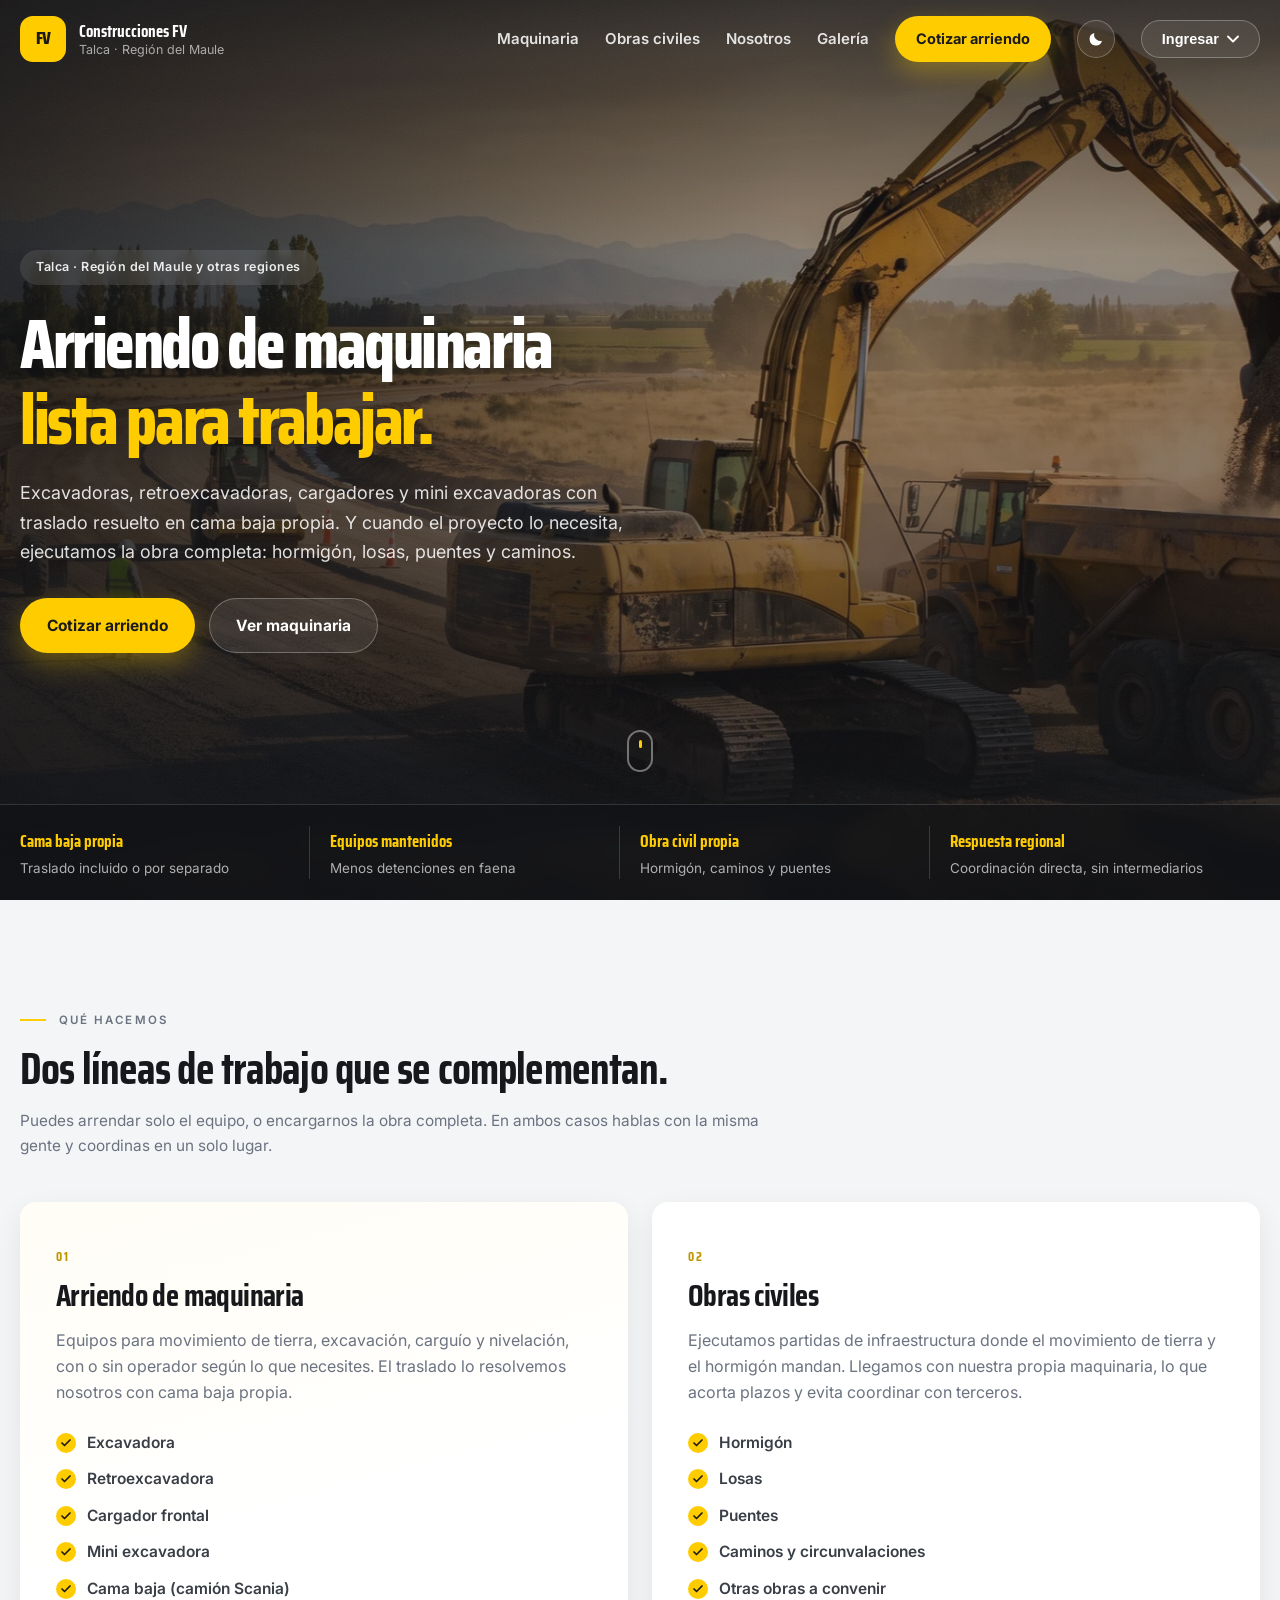
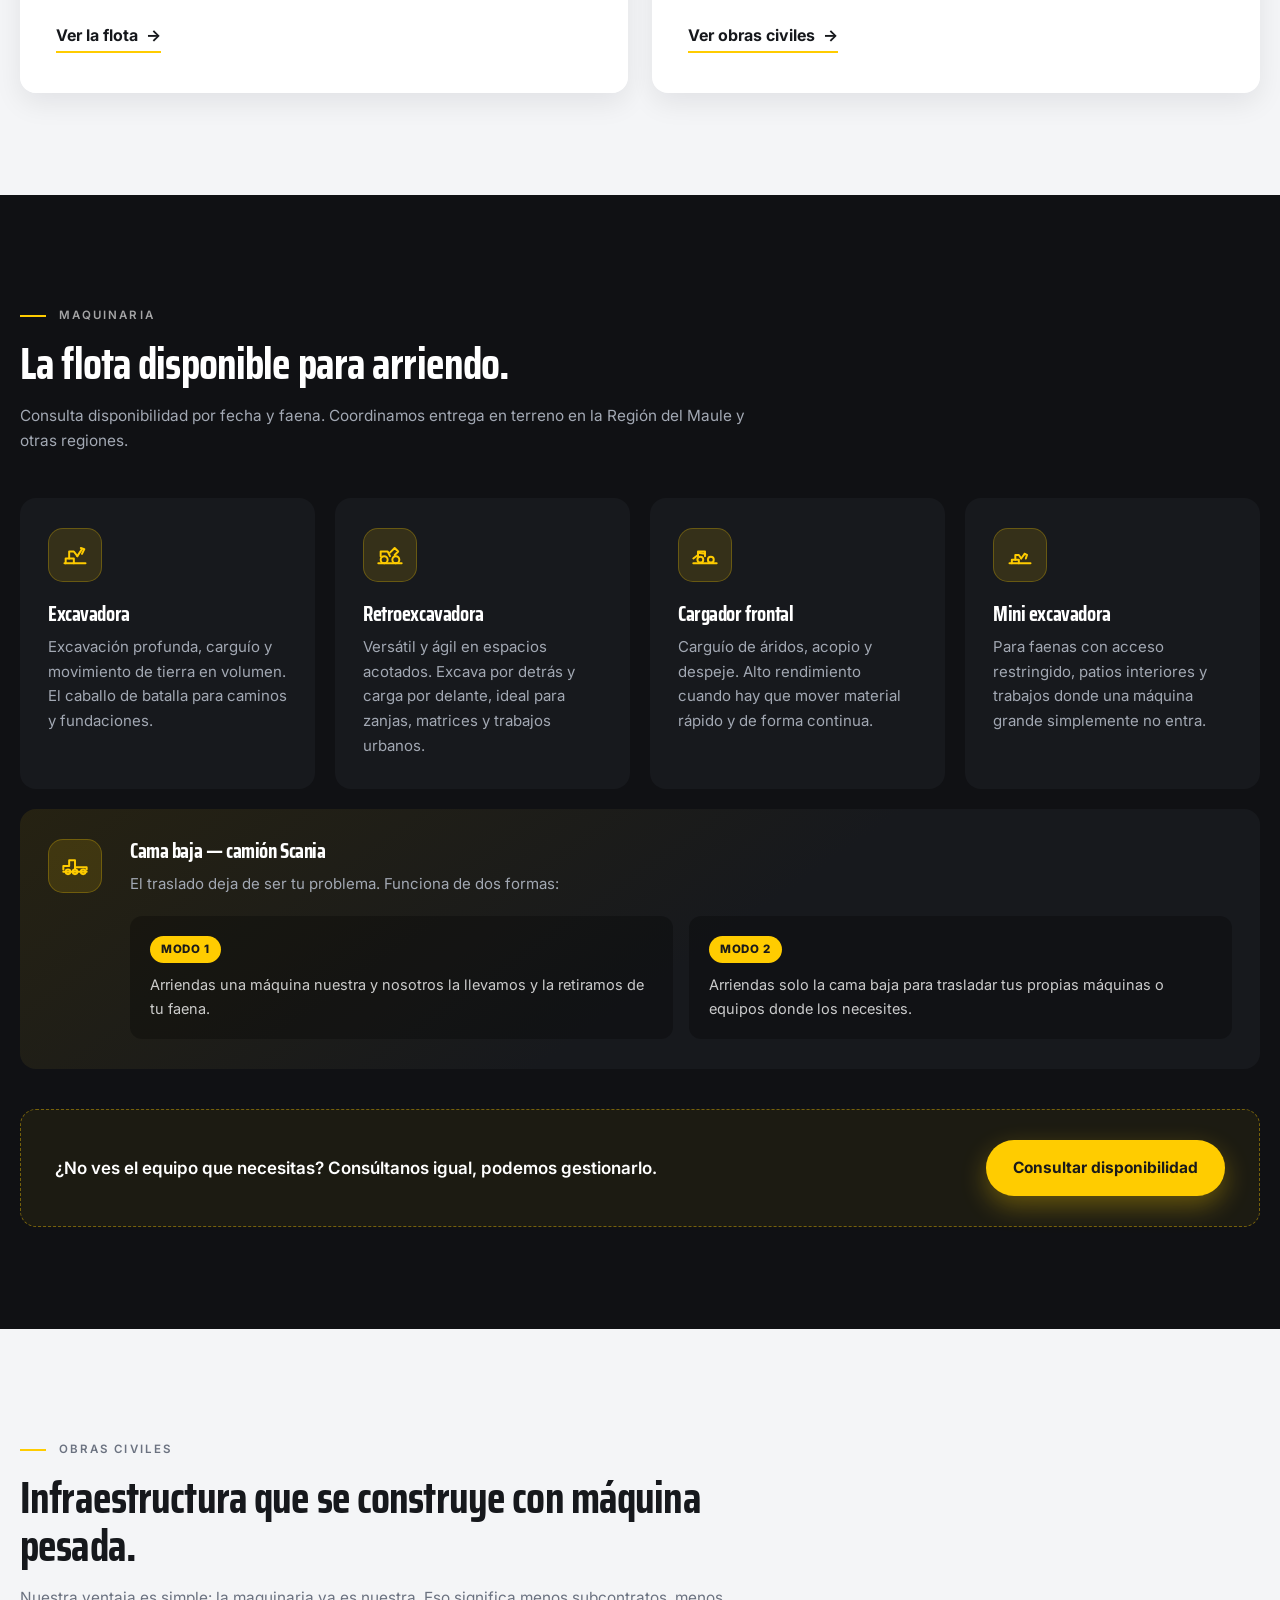
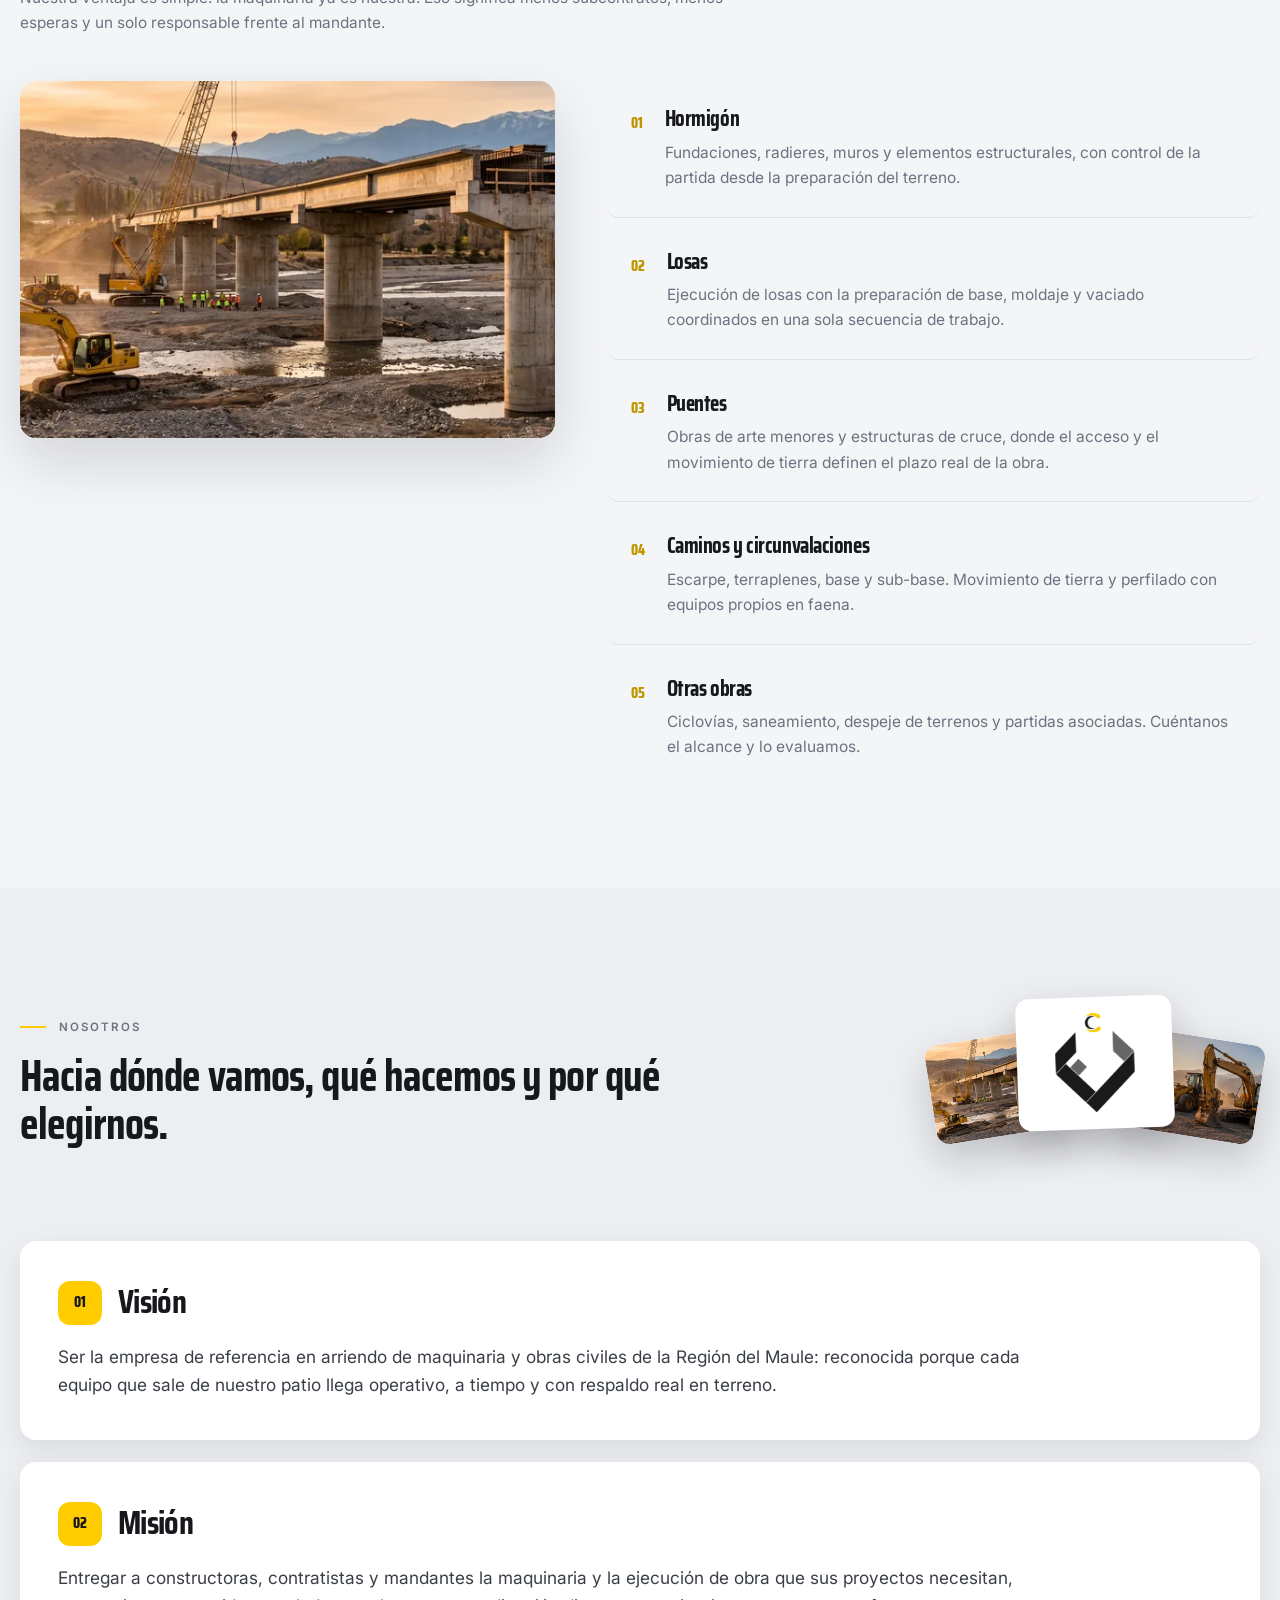
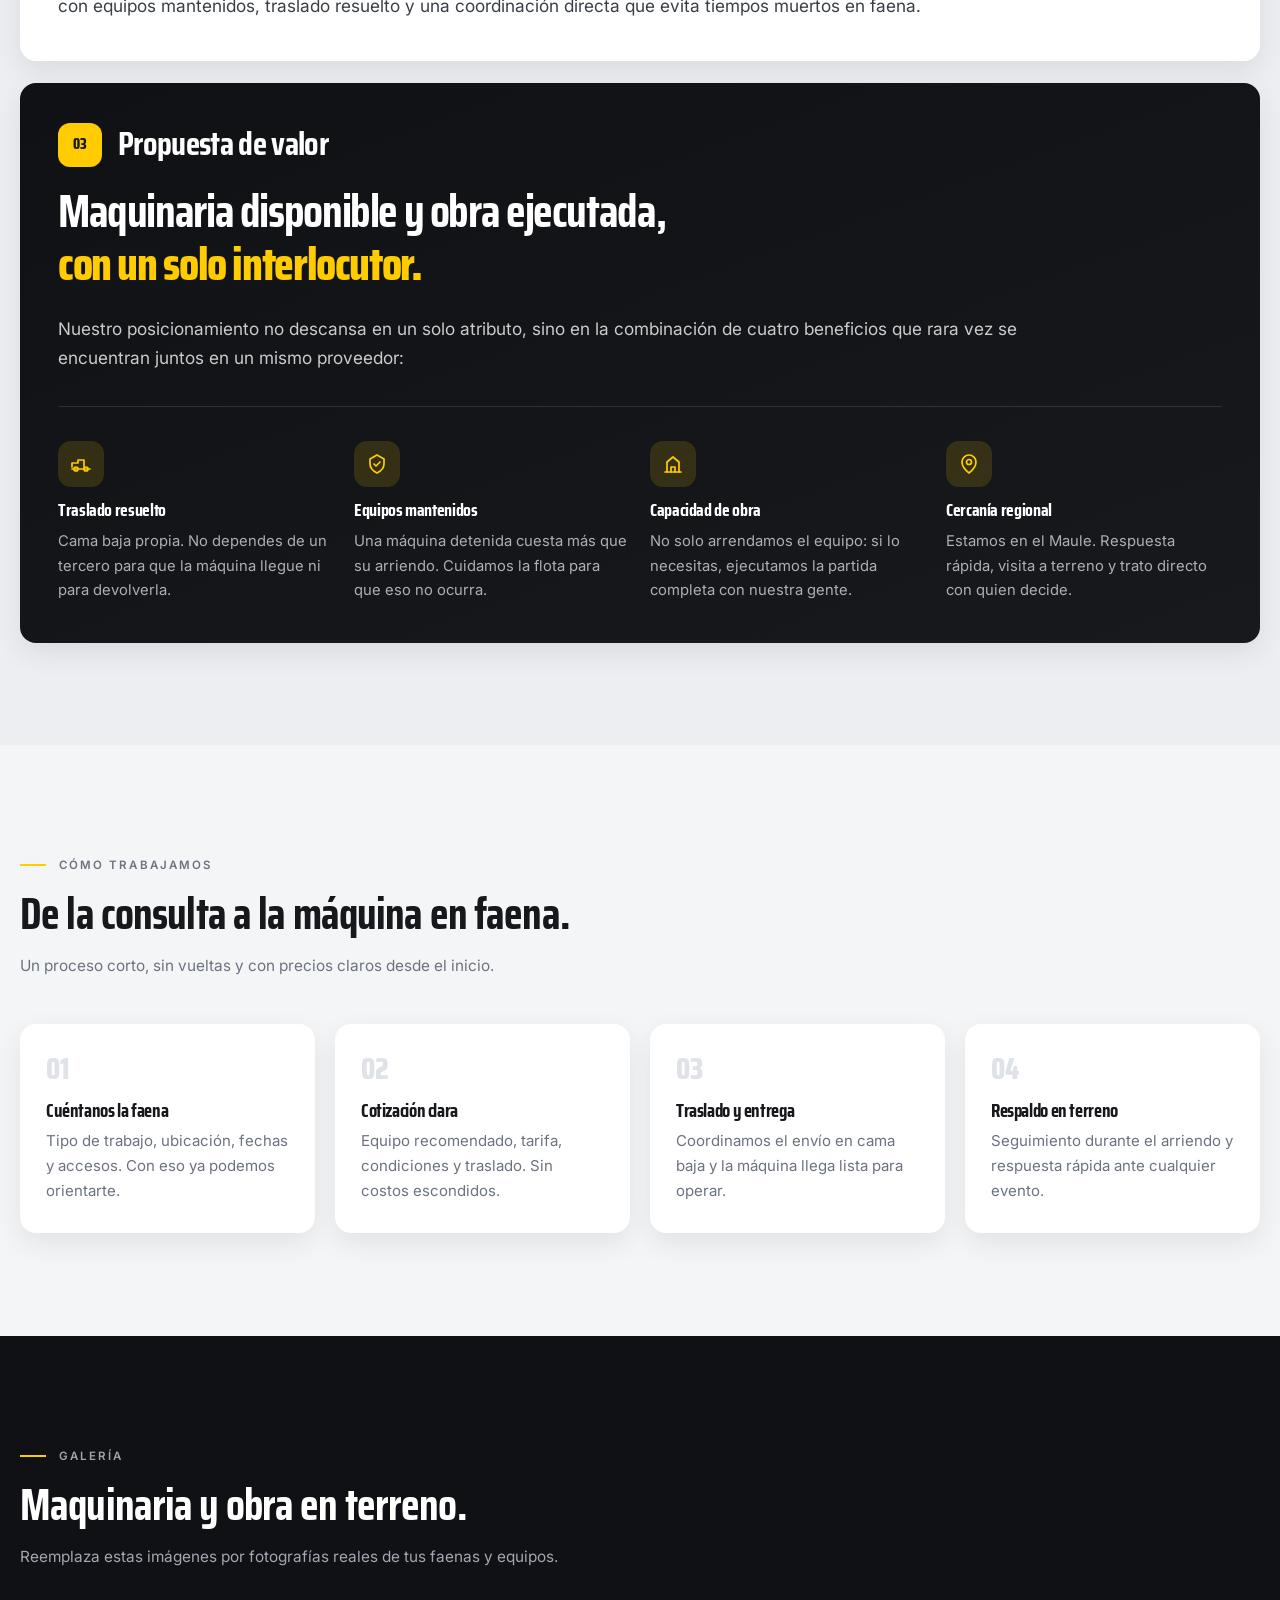
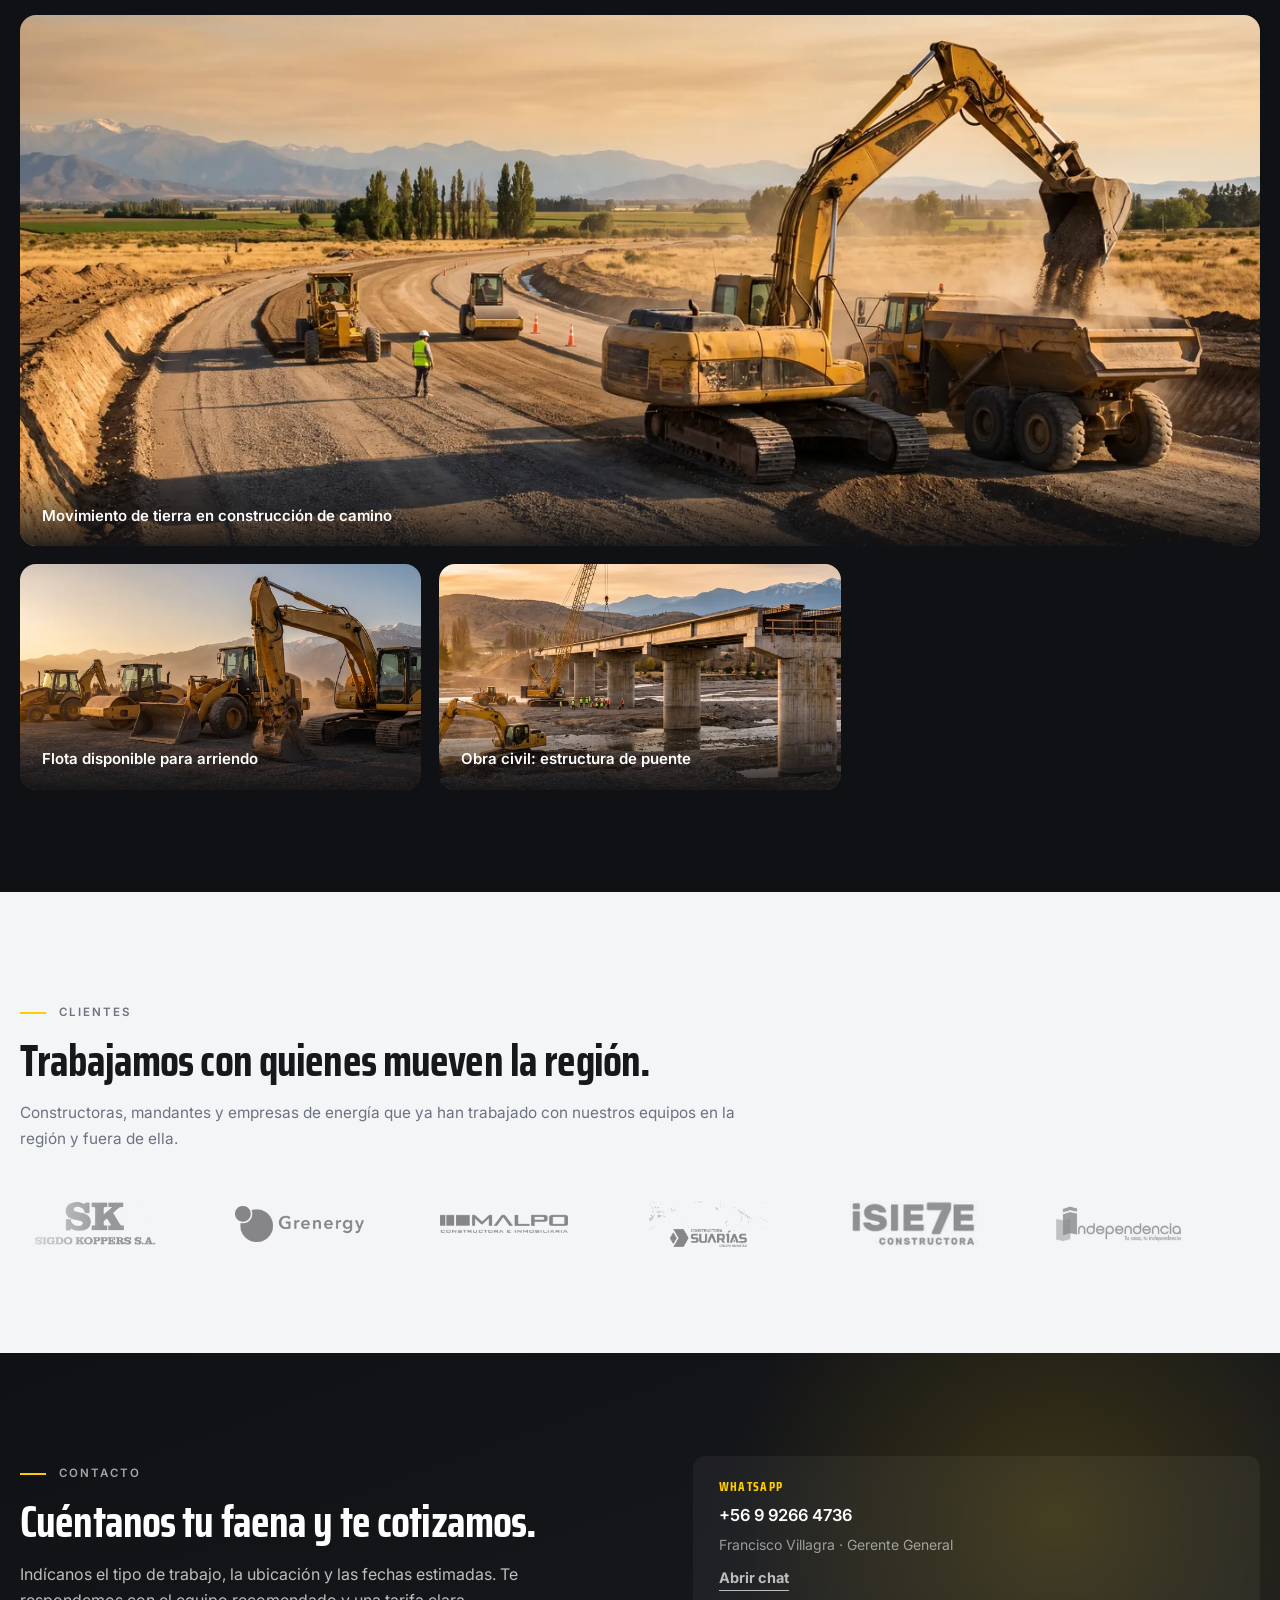
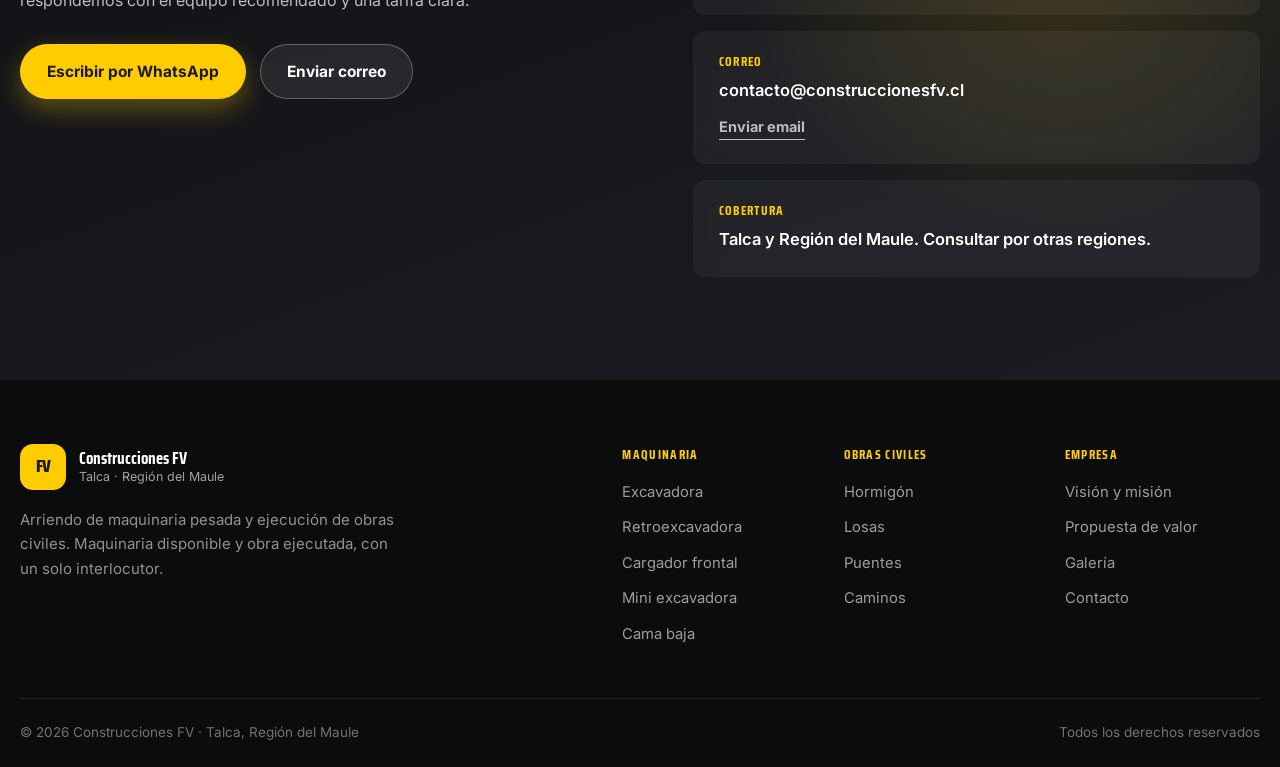
==== index.html @ d913a25b "Rediseno visual: quitar el look de plantilla, tema oscuro y clientes reales Bordes. Las tarjetas lle" ====
<!doctype html>
<html lang="es">
  <head>
    <meta charset="utf-8" />
    <meta name="viewport" content="width=device-width, initial-scale=1" />
    <title>Construcciones FV | Arriendo de maquinaria y obras civiles — Talca, Región del Maule</title>
    <meta
      name="description"
      content="Arriendo de excavadoras, retroexcavadoras, cargadores, mini excavadoras y cama baja en Talca y la Región del Maule. Además ejecutamos obras civiles: hormigón, losas, puentes y caminos."
    />
    <meta name="theme-color" content="#101114" />
    <link rel="canonical" href="https://construccionesfv.cl/" />

    <meta property="og:type" content="website" />
    <meta property="og:title" content="Construcciones FV | Arriendo de maquinaria y obras civiles" />
    <meta
      property="og:description"
      content="Maquinaria disponible y obra ejecutada, con un solo interlocutor. Talca, Región del Maule."
    />
    <meta property="og:image" content="assets/img/hero-camino.jpg" />
    <meta property="og:locale" content="es_CL" />

    <link rel="preconnect" href="https://fonts.googleapis.com" />
    <link rel="preconnect" href="https://fonts.gstatic.com" crossorigin />
    <link
      href="https://fonts.googleapis.com/css2?family=Inter:wght@400;500;600;700&family=Saira+Condensed:wght@600;700;800&display=swap"
      rel="stylesheet"
    />
    <link rel="preload" as="image" href="assets/img/hero-camino.webp" type="image/webp" />
    <link rel="stylesheet" href="styles.css" />

    <!-- Marca que JS está activo. Si el script principal fallara o el
         navegador no soportara IntersectionObserver, esta clase no se
         aplica y el contenido se muestra sin animación en vez de quedar
         invisible. -->
    <script>
      document.documentElement.classList.add("js");

      // El tema se aplica ANTES de pintar. Si esto viviera en app.js, quien
      // eligió modo oscuro vería un destello blanco en cada carga mientras
      // baja el script. Por defecto va claro: solo se oscurece si el usuario
      // lo pidió explícitamente alguna vez.
      try {
        if (localStorage.getItem("fv-tema") === "oscuro") {
          document.documentElement.dataset.theme = "oscuro";
        }
      } catch (e) {
        /* modo privado sin localStorage: se queda en claro */
      }
    </script>
  </head>
  <body>
    <a class="skip-link" href="#main">Saltar al contenido</a>

    <header class="site-header" data-open="false">
      <div class="container header-inner">
        <a class="brand" href="#inicio">
          <div class="logo-mark" aria-hidden="true">FV</div>
          <div class="brand-text">
            <span class="brand-name">Construcciones FV</span>
            <span class="brand-location">Talca · Región del Maule</span>
          </div>
        </a>

        <button class="nav-toggle" type="button" aria-expanded="false" aria-controls="site-nav">
          <span class="nav-toggle-bar" aria-hidden="true"></span>
          <span class="sr-only">Abrir menú</span>
        </button>

        <nav id="site-nav" class="site-nav" aria-label="Navegación principal">
          <a href="#flota">Maquinaria</a>
          <a href="#obras">Obras civiles</a>
          <a href="#identidad">Nosotros</a>
          <a href="#galeria">Galería</a>
          <a href="#contacto" class="btn btn-primary btn-sm">Cotizar arriendo</a>

          <button
            class="theme-toggle"
            type="button"
            aria-pressed="false"
            title="Cambiar entre modo claro y oscuro"
          >
            <span class="sr-only">Cambiar a modo oscuro</span>
            <svg class="theme-icon theme-icon--sun" viewBox="0 0 24 24" width="18" height="18" aria-hidden="true">
              <circle cx="12" cy="12" r="4.4" fill="currentColor" />
              <g stroke="currentColor" stroke-width="1.9" stroke-linecap="round">
                <path d="M12 2.4v2.4M12 19.2v2.4M2.4 12h2.4M19.2 12h2.4" />
                <path d="M5.2 5.2l1.7 1.7M17.1 17.1l1.7 1.7M18.8 5.2l-1.7 1.7M6.9 17.1l-1.7 1.7" />
              </g>
            </svg>
            <svg class="theme-icon theme-icon--moon" viewBox="0 0 24 24" width="18" height="18" aria-hidden="true">
              <path
                d="M20 14.2A8.2 8.2 0 0 1 9.8 4a8.4 8.4 0 1 0 10.2 10.2Z"
                fill="currentColor"
              />
            </svg>
          </button>

          <!-- Acceso al sistema interno. Vive en su propio subdominio, no en
               una carpeta de este sitio: así el navegador aísla la sesión del
               ERP y la cookie nunca llega a esta página pública. -->
          <div class="nav-login">
            <button
              class="btn btn-glass btn-sm nav-login-toggle"
              type="button"
              aria-expanded="false"
              aria-controls="menu-ingresar"
            >
              Ingresar
              <svg
                class="nav-login-caret"
                viewBox="0 0 12 8"
                width="12"
                height="8"
                aria-hidden="true"
              >
                <path
                  d="M1 1.5 6 6.5l5-5"
                  fill="none"
                  stroke="currentColor"
                  stroke-width="1.8"
                  stroke-linecap="round"
                  stroke-linejoin="round"
                />
              </svg>
            </button>

            <ul class="nav-login-menu" id="menu-ingresar" hidden>
              <li>
                <a href="https://sistema.construccionesfv.cl" rel="noopener">
                  Administración
                </a>
              </li>
              <li>
                <span class="nav-login-soon" aria-disabled="true">
                  Colaboradores
                  <span class="nav-login-badge">Próximamente</span>
                </span>
              </li>
            </ul>
          </div>
        </nav>
      </div>
    </header>

    <main id="main">
      <!-- ============ HERO ============ -->
      <section class="hero" id="inicio">
        <div class="hero-media" aria-hidden="true">
          <picture>
            <source
              type="image/webp"
              sizes="100vw"
              srcset="
                assets/img/hero-camino-sm.webp  900w,
                assets/img/hero-camino-md.webp 1400w,
                assets/img/hero-camino.webp    2400w
              "
            />
            <img
              src="assets/img/hero-camino.jpg"
              sizes="100vw"
              srcset="
                assets/img/hero-camino-sm.jpg  900w,
                assets/img/hero-camino-md.jpg 1400w,
                assets/img/hero-camino.jpg    2400w
              "
              alt=""
              fetchpriority="high"
              decoding="async"
            />
          </picture>

          <!-- El video se superpone a la imagen y aparece con un fundido
               solo cuando puede reproducirse. La fuente la elige app.js
               segun ancho de pantalla, y no se descarga nada si el usuario
               pidio movimiento reducido o esta ahorrando datos. -->
          <video
            class="hero-video"
            muted
            loop
            playsinline
            preload="none"
            aria-hidden="true"
            data-src="assets/video/hero-loop.mp4"
            data-src-sm="assets/video/hero-loop-sm.mp4"
          ></video>

          <div class="hero-scrim"></div>
          <div class="hero-grain"></div>
        </div>

        <div class="container hero-content">
          <span class="pill pill-hero">Talca · Región del Maule y otras regiones</span>
          <h1>
            <span class="h1-line">Arriendo de maquinaria</span>
            <span class="h1-line h1-accent">lista para trabajar.</span>
          </h1>
          <p class="lead">
            Excavadoras, retroexcavadoras, cargadores y mini excavadoras con traslado
            resuelto en cama baja propia. Y cuando el proyecto lo necesita, ejecutamos
            la obra completa: hormigón, losas, puentes y caminos.
          </p>
          <div class="hero-actions">
            <a class="btn btn-primary" href="#contacto">Cotizar arriendo</a>
            <a class="btn btn-glass" href="#flota">Ver maquinaria</a>
          </div>
        </div>

        <div class="hero-strip">
          <div class="container hero-strip-inner">
            <div class="strip-item">
              <span class="strip-value">Cama baja propia</span>
              <span class="strip-label">Traslado incluido o por separado</span>
            </div>
            <div class="strip-item">
              <span class="strip-value">Equipos mantenidos</span>
              <span class="strip-label">Menos detenciones en faena</span>
            </div>
            <div class="strip-item">
              <span class="strip-value">Obra civil propia</span>
              <span class="strip-label">Hormigón, caminos y puentes</span>
            </div>
            <div class="strip-item">
              <span class="strip-value">Respuesta regional</span>
              <span class="strip-label">Coordinación directa, sin intermediarios</span>
            </div>
          </div>
        </div>

        <a class="scroll-cue" href="#servicios" aria-label="Bajar al contenido">
          <span aria-hidden="true"></span>
        </a>
      </section>

      <!-- ============ DOS LÍNEAS DE NEGOCIO ============ -->
      <section class="section" id="servicios">
        <div class="container">
          <div class="section-header" data-reveal>
            <span class="eyebrow">Qué hacemos</span>
            <h2>Dos líneas de trabajo que se complementan.</h2>
            <p>
              Puedes arrendar solo el equipo, o encargarnos la obra completa. En ambos
              casos hablas con la misma gente y coordinas en un solo lugar.
            </p>
          </div>

          <div class="split-grid">
            <article class="split-card split-card--primary" data-reveal>
              <span class="split-index">01</span>
              <h3>Arriendo de maquinaria</h3>
              <p>
                Equipos para movimiento de tierra, excavación, carguío y nivelación,
                con o sin operador según lo que necesites. El traslado lo resolvemos
                nosotros con cama baja propia.
              </p>
              <ul class="tick-list">
                <li>Excavadora</li>
                <li>Retroexcavadora</li>
                <li>Cargador frontal</li>
                <li>Mini excavadora</li>
                <li>Cama baja (camión Scania)</li>
              </ul>
              <a class="link-arrow" href="#flota">Ver la flota <span aria-hidden="true">→</span></a>
            </article>

            <article class="split-card" data-reveal>
              <span class="split-index">02</span>
              <h3>Obras civiles</h3>
              <p>
                Ejecutamos partidas de infraestructura donde el movimiento de tierra y
                el hormigón mandan. Llegamos con nuestra propia maquinaria, lo que
                acorta plazos y evita coordinar con terceros.
              </p>
              <ul class="tick-list">
                <li>Hormigón</li>
                <li>Losas</li>
                <li>Puentes</li>
                <li>Caminos y circunvalaciones</li>
                <li>Otras obras a convenir</li>
              </ul>
              <a class="link-arrow" href="#obras">Ver obras civiles <span aria-hidden="true">→</span></a>
            </article>
          </div>
        </div>
      </section>

      <!-- ============ FLOTA ============ -->
      <section class="section section-dark" id="flota">
        <div class="container">
          <div class="section-header" data-reveal>
            <span class="eyebrow eyebrow-dark">Maquinaria</span>
            <h2>La flota disponible para arriendo.</h2>
            <p>
              Consulta disponibilidad por fecha y faena. Coordinamos entrega en terreno
              en la Región del Maule y otras regiones.
            </p>
          </div>

          <div class="fleet-grid">
            <article class="fleet-card" data-reveal>
              <div class="fleet-icon">
                <svg viewBox="0 0 24 24" aria-hidden="true">
                  <path d="M3 19h18" />
                  <path d="M4 19v-4h7v4" />
                  <path d="M7 15V9h4l3 4" />
                  <path d="M14 13l4-6" />
                  <path d="M17 6l3 1-2 4" />
                </svg>
              </div>
              <h3>Excavadora</h3>
              <p>
                Excavación profunda, carguío y movimiento de tierra en volumen. El
                caballo de batalla para caminos y fundaciones.
              </p>
            </article>

            <article class="fleet-card" data-reveal>
              <div class="fleet-icon">
                <svg viewBox="0 0 24 24" aria-hidden="true">
                  <path d="M2 19h20" />
                  <circle cx="7" cy="16" r="3" />
                  <circle cx="17" cy="16" r="3" />
                  <path d="M4 13V9h6l2 4" />
                  <path d="M12 10l4-4 3 3-3 3" />
                </svg>
              </div>
              <h3>Retroexcavadora</h3>
              <p>
                Versátil y ágil en espacios acotados. Excava por detrás y carga por
                delante, ideal para zanjas, matrices y trabajos urbanos.
              </p>
            </article>

            <article class="fleet-card" data-reveal>
              <div class="fleet-icon">
                <svg viewBox="0 0 24 24" aria-hidden="true">
                  <path d="M2 19h20" />
                  <circle cx="8" cy="16" r="2.5" />
                  <circle cx="17" cy="16" r="2.5" />
                  <path d="M6 13V9h6v4" />
                  <path d="M12 11l-6 -1" />
                  <path d="M2 15l4-3" />
                </svg>
              </div>
              <h3>Cargador frontal</h3>
              <p>
                Carguío de áridos, acopio y despeje. Alto rendimiento cuando hay que
                mover material rápido y de forma continua.
              </p>
            </article>

            <article class="fleet-card" data-reveal>
              <div class="fleet-icon">
                <svg viewBox="0 0 24 24" aria-hidden="true">
                  <path d="M3 19h18" />
                  <path d="M5 19v-3h6v3" />
                  <path d="M8 16v-4h3l2 3" />
                  <path d="M13 15l3-4" />
                  <path d="M16 11l2 1-1 3" />
                </svg>
              </div>
              <h3>Mini excavadora</h3>
              <p>
                Para faenas con acceso restringido, patios interiores y trabajos donde
                una máquina grande simplemente no entra.
              </p>
            </article>

            <article class="fleet-card fleet-card--wide" data-reveal>
              <div class="fleet-icon">
                <svg viewBox="0 0 24 24" aria-hidden="true">
                  <path d="M2 17h20" />
                  <circle cx="6" cy="17" r="2" />
                  <circle cx="12" cy="17" r="2" />
                  <circle cx="19" cy="17" r="2" />
                  <path d="M2 15v-3h5V7h5v8" />
                  <path d="M12 13h10v2" />
                </svg>
              </div>
              <div class="fleet-wide-body">
                <h3>Cama baja — camión Scania</h3>
                <p>
                  El traslado deja de ser tu problema. Funciona de dos formas:
                </p>
                <div class="mode-grid">
                  <div class="mode">
                    <span class="mode-tag">Modo 1</span>
                    <p>
                      Arriendas una máquina nuestra y nosotros la llevamos y la
                      retiramos de tu faena.
                    </p>
                  </div>
                  <div class="mode">
                    <span class="mode-tag">Modo 2</span>
                    <p>
                      Arriendas solo la cama baja para trasladar tus propias máquinas
                      o equipos donde los necesites.
                    </p>
                  </div>
                </div>
              </div>
            </article>
          </div>

          <div class="fleet-cta" data-reveal>
            <p>¿No ves el equipo que necesitas? Consúltanos igual, podemos gestionarlo.</p>
            <a class="btn btn-primary" href="#contacto">Consultar disponibilidad</a>
          </div>
        </div>
      </section>

      <!-- ============ OBRAS CIVILES ============ -->
      <section class="section" id="obras">
        <div class="container">
          <div class="section-header" data-reveal>
            <span class="eyebrow">Obras civiles</span>
            <h2>Infraestructura que se construye con máquina pesada.</h2>
            <p>
              Nuestra ventaja es simple: la maquinaria ya es nuestra. Eso significa
              menos subcontratos, menos esperas y un solo responsable frente al
              mandante.
            </p>
          </div>

          <div class="works-layout">
            <div class="works-media" data-reveal>
              <picture>
                <source
                  type="image/webp"
                  sizes="(max-width: 900px) 100vw, 50vw"
                  srcset="
                    assets/img/obra-puente-sm.webp  900w,
                    assets/img/obra-puente-md.webp 1400w
                  "
                />
                <img
                  src="assets/img/obra-puente-md.jpg"
                  sizes="(max-width: 900px) 100vw, 50vw"
                  srcset="
                    assets/img/obra-puente-sm.jpg  900w,
                    assets/img/obra-puente-md.jpg 1400w
                  "
                  alt="Faena de obra civil con maquinaria pesada trabajando en la construcción de un puente"
                  loading="lazy"
                  decoding="async"
                />
              </picture>
            </div>

            <div class="works-list">
              <article class="work-item" data-reveal>
                <span class="work-number">01</span>
                <div>
                  <h3>Hormigón</h3>
                  <p>
                    Fundaciones, radieres, muros y elementos estructurales, con control
                    de la partida desde la preparación del terreno.
                  </p>
                </div>
              </article>
              <article class="work-item" data-reveal>
                <span class="work-number">02</span>
                <div>
                  <h3>Losas</h3>
                  <p>
                    Ejecución de losas con la preparación de base, moldaje y vaciado
                    coordinados en una sola secuencia de trabajo.
                  </p>
                </div>
              </article>
              <article class="work-item" data-reveal>
                <span class="work-number">03</span>
                <div>
                  <h3>Puentes</h3>
                  <p>
                    Obras de arte menores y estructuras de cruce, donde el acceso y el
                    movimiento de tierra definen el plazo real de la obra.
                  </p>
                </div>
              </article>
              <article class="work-item" data-reveal>
                <span class="work-number">04</span>
                <div>
                  <h3>Caminos y circunvalaciones</h3>
                  <p>
                    Escarpe, terraplenes, base y sub-base. Movimiento de tierra y
                    perfilado con equipos propios en faena.
                  </p>
                </div>
              </article>
              <article class="work-item" data-reveal>
                <span class="work-number">05</span>
                <div>
                  <h3>Otras obras</h3>
                  <p>
                    Ciclovías, saneamiento, despeje de terrenos y partidas asociadas.
                    Cuéntanos el alcance y lo evaluamos.
                  </p>
                </div>
              </article>
            </div>
          </div>
        </div>
      </section>

      <!-- ============ VISIÓN / MISIÓN / PROPUESTA DE VALOR ============ -->
      <section class="section section-alt" id="identidad">
        <div class="container">
          <div class="identity-intro">
            <div class="section-header" data-reveal>
              <span class="eyebrow">Nosotros</span>
              <h2>Hacia dónde vamos, qué hacemos y por qué elegirnos.</h2>
            </div>

            <!-- Abanico de marca: el logo al centro y el trabajo real a los
                 costados. Las cartas flotan apenas y se enderezan al pasar el
                 mouse. -->
            <div class="brand-fan" data-reveal aria-hidden="true">
              <figure class="fan-card fan-card--left">
                <img src="assets/img/obra-puente-sm.webp" alt="" width="900" height="506" loading="lazy" decoding="async" />
              </figure>
              <figure class="fan-card fan-card--logo">
                <img src="assets/logo_oficial/Logo redimensionado.png" alt="" width="2000" height="2000" loading="lazy" decoding="async" />
              </figure>
              <figure class="fan-card fan-card--right">
                <img src="assets/img/flota-maquinaria-sm.webp" alt="" width="900" height="506" loading="lazy" decoding="async" />
              </figure>
            </div>
          </div>

          <div class="identity-stack">
            <article class="identity-card" data-reveal>
              <div class="identity-head">
                <span class="identity-step">01</span>
                <h3>Visión</h3>
              </div>
              <p class="identity-text">
                Ser la empresa de referencia en arriendo de maquinaria y obras civiles
                de la Región del Maule: reconocida porque cada equipo que sale de
                nuestro patio llega operativo, a tiempo y con respaldo real en terreno.
              </p>
            </article>

            <article class="identity-card" data-reveal>
              <div class="identity-head">
                <span class="identity-step">02</span>
                <h3>Misión</h3>
              </div>
              <p class="identity-text">
                Entregar a constructoras, contratistas y mandantes la maquinaria y la
                ejecución de obra que sus proyectos necesitan, con equipos mantenidos,
                traslado resuelto y una coordinación directa que evita tiempos muertos
                en faena.
              </p>
            </article>

            <article class="identity-card identity-card--value" data-reveal>
              <div class="identity-head">
                <span class="identity-step">03</span>
                <h3>Propuesta de valor</h3>
              </div>
              <p class="identity-statement">
                Maquinaria disponible y obra ejecutada,<br />
                <strong>con un solo interlocutor.</strong>
              </p>
              <p class="identity-text">
                Nuestro posicionamiento no descansa en un solo atributo, sino en la
                combinación de cuatro beneficios que rara vez se encuentran juntos en
                un mismo proveedor:
              </p>

              <div class="value-grid">
                <div class="value-item">
                  <span class="value-icon" aria-hidden="true">
                    <svg viewBox="0 0 24 24">
                      <path d="M3 17h18" />
                      <circle cx="7" cy="17" r="2" />
                      <circle cx="17" cy="17" r="2" />
                      <path d="M3 15v-4h6V8h6v7" />
                    </svg>
                  </span>
                  <h4>Traslado resuelto</h4>
                  <p>
                    Cama baja propia. No dependes de un tercero para que la máquina
                    llegue ni para devolverla.
                  </p>
                </div>
                <div class="value-item">
                  <span class="value-icon" aria-hidden="true">
                    <svg viewBox="0 0 24 24">
                      <path d="M12 3l7 4v5c0 4-3 7-7 9-4-2-7-5-7-9V7z" />
                      <path d="M9 12l2 2 4-4" />
                    </svg>
                  </span>
                  <h4>Equipos mantenidos</h4>
                  <p>
                    Una máquina detenida cuesta más que su arriendo. Cuidamos la flota
                    para que eso no ocurra.
                  </p>
                </div>
                <div class="value-item">
                  <span class="value-icon" aria-hidden="true">
                    <svg viewBox="0 0 24 24">
                      <path d="M4 20h16" />
                      <path d="M6 20V10l6-5 6 5v10" />
                      <path d="M10 20v-5h4v5" />
                    </svg>
                  </span>
                  <h4>Capacidad de obra</h4>
                  <p>
                    No solo arrendamos el equipo: si lo necesitas, ejecutamos la
                    partida completa con nuestra gente.
                  </p>
                </div>
                <div class="value-item">
                  <span class="value-icon" aria-hidden="true">
                    <svg viewBox="0 0 24 24">
                      <path d="M12 21s-7-5.5-7-11a7 7 0 1114 0c0 5.5-7 11-7 11z" />
                      <circle cx="12" cy="10" r="2.5" />
                    </svg>
                  </span>
                  <h4>Cercanía regional</h4>
                  <p>
                    Estamos en el Maule. Respuesta rápida, visita a terreno y trato
                    directo con quien decide.
                  </p>
                </div>
              </div>
            </article>
          </div>
        </div>
      </section>

      <!-- ============ PROCESO ============ -->
      <section class="section" id="proceso">
        <div class="container">
          <div class="section-header" data-reveal>
            <span class="eyebrow">Cómo trabajamos</span>
            <h2>De la consulta a la máquina en faena.</h2>
            <p>Un proceso corto, sin vueltas y con precios claros desde el inicio.</p>
          </div>

          <div class="process-grid">
            <div class="process-step" data-reveal>
              <span class="step-number">01</span>
              <h3>Cuéntanos la faena</h3>
              <p>Tipo de trabajo, ubicación, fechas y accesos. Con eso ya podemos orientarte.</p>
            </div>
            <div class="process-step" data-reveal>
              <span class="step-number">02</span>
              <h3>Cotización clara</h3>
              <p>Equipo recomendado, tarifa, condiciones y traslado. Sin costos escondidos.</p>
            </div>
            <div class="process-step" data-reveal>
              <span class="step-number">03</span>
              <h3>Traslado y entrega</h3>
              <p>Coordinamos el envío en cama baja y la máquina llega lista para operar.</p>
            </div>
            <div class="process-step" data-reveal>
              <span class="step-number">04</span>
              <h3>Respaldo en terreno</h3>
              <p>Seguimiento durante el arriendo y respuesta rápida ante cualquier evento.</p>
            </div>
          </div>
        </div>
      </section>

      <!-- ============ GALERÍA ============ -->
      <section class="section section-dark" id="galeria">
        <div class="container">
          <div class="section-header" data-reveal>
            <span class="eyebrow eyebrow-dark">Galería</span>
            <h2>Maquinaria y obra en terreno.</h2>
            <p>Reemplaza estas imágenes por fotografías reales de tus faenas y equipos.</p>
          </div>

          <div class="gallery-grid">
            <figure class="gallery-item gallery-item--lg" data-reveal>
              <picture>
                <source
                  type="image/webp"
                  sizes="(max-width: 900px) 100vw, 66vw"
                  srcset="assets/img/hero-camino-sm.webp 900w, assets/img/hero-camino-md.webp 1400w"
                />
                <img
                  src="assets/img/hero-camino-md.jpg"
                  sizes="(max-width: 900px) 100vw, 66vw"
                  srcset="assets/img/hero-camino-sm.jpg 900w, assets/img/hero-camino-md.jpg 1400w"
                  alt="Excavadora cargando un camión tolva durante la construcción de un camino"
                  loading="lazy"
                  decoding="async"
                />
              </picture>
              <figcaption>Movimiento de tierra en construcción de camino</figcaption>
            </figure>

            <figure class="gallery-item" data-reveal>
              <picture>
                <source
                  type="image/webp"
                  sizes="(max-width: 900px) 100vw, 33vw"
                  srcset="assets/img/flota-maquinaria-sm.webp 900w, assets/img/flota-maquinaria-md.webp 1400w"
                />
                <img
                  src="assets/img/flota-maquinaria-md.jpg"
                  sizes="(max-width: 900px) 100vw, 33vw"
                  srcset="assets/img/flota-maquinaria-sm.jpg 900w, assets/img/flota-maquinaria-md.jpg 1400w"
                  alt="Flota de maquinaria pesada disponible para arriendo"
                  loading="lazy"
                  decoding="async"
                />
              </picture>
              <figcaption>Flota disponible para arriendo</figcaption>
            </figure>

            <figure class="gallery-item" data-reveal>
              <picture>
                <source
                  type="image/webp"
                  sizes="(max-width: 900px) 100vw, 33vw"
                  srcset="assets/img/obra-puente-sm.webp 900w, assets/img/obra-puente-md.webp 1400w"
                />
                <img
                  src="assets/img/obra-puente-md.jpg"
                  sizes="(max-width: 900px) 100vw, 33vw"
                  srcset="assets/img/obra-puente-sm.jpg 900w, assets/img/obra-puente-md.jpg 1400w"
                  alt="Construcción de puente con grúa y excavadora en el lecho del río"
                  loading="lazy"
                  decoding="async"
                />
              </picture>
              <figcaption>Obra civil: estructura de puente</figcaption>
            </figure>
          </div>
        </div>
      </section>

      <!-- ============ CLIENTES ============ -->
      <section class="section" id="clientes">
        <div class="container">
          <div class="section-header" data-reveal>
            <span class="eyebrow">Clientes</span>
            <h2>Trabajamos con quienes mueven la región.</h2>
            <p>
              Constructoras, mandantes y empresas de energía que ya han trabajado
              con nuestros equipos en la región y fuera de ella.
            </p>
          </div>
        </div>

        <div class="logo-marquee" data-reveal>
          <div class="logo-row">
            <ul class="logo-track">
              <li class="logo-item">
                <img src="assets/img/logo_clientes/mono/sigdo_koopers.png"
                     alt="Sigdo Koppers" width="420" height="150" loading="lazy" decoding="async" />
              </li>
              <li class="logo-item">
                <img src="assets/img/logo_clientes/mono/grenergy.png"
                     alt="Grenergy" width="420" height="150" loading="lazy" decoding="async" />
              </li>
              <li class="logo-item">
                <img src="assets/img/logo_clientes/mono/malpo.png"
                     alt="Malpo Constructora e Inmobiliaria" width="420" height="150" loading="lazy" decoding="async" />
              </li>
              <li class="logo-item">
                <img src="assets/img/logo_clientes/mono/saurias.png"
                     alt="Constructora Suarias" width="420" height="150" loading="lazy" decoding="async" />
              </li>
              <li class="logo-item">
                <img src="assets/img/logo_clientes/mono/iSiete.png"
                     alt="iSiete Constructora" width="420" height="150" loading="lazy" decoding="async" />
              </li>
              <li class="logo-item">
                <img src="assets/img/logo_clientes/mono/independencia.png"
                     alt="Constructora Independencia" width="420" height="150" loading="lazy" decoding="async" />
              </li>
              <li class="logo-item">
                <img src="assets/img/logo_clientes/mono/ByS_Hormigones.png"
                     alt="B&S Hormigones" width="420" height="150" loading="lazy" decoding="async" />
              </li>
              <li class="logo-item">
                <img src="assets/img/logo_clientes/mono/rahuen.png"
                     alt="Rahuen Constructora" width="420" height="150" loading="lazy" decoding="async" />
              </li>
              <li class="logo-item">
                <img src="assets/img/logo_clientes/mono/nuevos_aires.png"
                     alt="Constructora Nuevos Aires" width="420" height="150" loading="lazy" decoding="async" />
              </li>
              <li class="logo-item">
                <img src="assets/img/logo_clientes/mono/auter.png"
                     alt="Auter Automática y Regulación" width="420" height="150" loading="lazy" decoding="async" />
              </li>
              <li class="logo-item" aria-hidden="true">
                <img src="assets/img/logo_clientes/mono/sigdo_koopers.png"
                     alt="" width="420" height="150" loading="lazy" decoding="async" />
              </li>
              <li class="logo-item" aria-hidden="true">
                <img src="assets/img/logo_clientes/mono/grenergy.png"
                     alt="" width="420" height="150" loading="lazy" decoding="async" />
              </li>
              <li class="logo-item" aria-hidden="true">
                <img src="assets/img/logo_clientes/mono/malpo.png"
                     alt="" width="420" height="150" loading="lazy" decoding="async" />
              </li>
              <li class="logo-item" aria-hidden="true">
                <img src="assets/img/logo_clientes/mono/saurias.png"
                     alt="" width="420" height="150" loading="lazy" decoding="async" />
              </li>
              <li class="logo-item" aria-hidden="true">
                <img src="assets/img/logo_clientes/mono/iSiete.png"
                     alt="" width="420" height="150" loading="lazy" decoding="async" />
              </li>
              <li class="logo-item" aria-hidden="true">
                <img src="assets/img/logo_clientes/mono/independencia.png"
                     alt="" width="420" height="150" loading="lazy" decoding="async" />
              </li>
              <li class="logo-item" aria-hidden="true">
                <img src="assets/img/logo_clientes/mono/ByS_Hormigones.png"
                     alt="" width="420" height="150" loading="lazy" decoding="async" />
              </li>
              <li class="logo-item" aria-hidden="true">
                <img src="assets/img/logo_clientes/mono/rahuen.png"
                     alt="" width="420" height="150" loading="lazy" decoding="async" />
              </li>
              <li class="logo-item" aria-hidden="true">
                <img src="assets/img/logo_clientes/mono/nuevos_aires.png"
                     alt="" width="420" height="150" loading="lazy" decoding="async" />
              </li>
              <li class="logo-item" aria-hidden="true">
                <img src="assets/img/logo_clientes/mono/auter.png"
                     alt="" width="420" height="150" loading="lazy" decoding="async" />
              </li>
            </ul>
          </div>
        </div>
      </section>

      <!-- ============ CONTACTO ============ -->
      <section class="section section-cta" id="contacto">
        <div class="container contact">
          <div class="contact-copy" data-reveal>
            <span class="eyebrow eyebrow-dark">Contacto</span>
            <h2>Cuéntanos tu faena y te cotizamos.</h2>
            <p>
              Indícanos el tipo de trabajo, la ubicación y las fechas estimadas. Te
              respondemos con el equipo recomendado y una tarifa clara.
            </p>
            <div class="contact-actions">
              <a class="btn btn-primary" href="https://wa.me/56992664736">
                Escribir por WhatsApp
              </a>
              <a class="btn btn-glass" href="mailto:contacto@construccionesfv.cl">
                Enviar correo
              </a>
            </div>
          </div>

          <div class="contact-cards" data-reveal>
            <div class="contact-card">
              <h3>WhatsApp</h3>
              <p>+56 9 9266 4736</p>
              <span class="contact-person">Francisco Villagra · Gerente General</span>
              <a class="link" href="https://wa.me/56992664736">Abrir chat</a>
            </div>
            <div class="contact-card">
              <h3>Correo</h3>
              <p>contacto@construccionesfv.cl</p>
              <a class="link" href="mailto:contacto@construccionesfv.cl">Enviar email</a>
            </div>
            <div class="contact-card">
              <h3>Cobertura</h3>
              <p>Talca y Región del Maule. Consultar por otras regiones.</p>
            </div>
          </div>
        </div>
      </section>
    </main>

    <footer class="site-footer">
      <div class="container footer-inner">
        <div class="footer-brand-block">
          <div class="brand footer-brand">
            <div class="logo-mark" aria-hidden="true">FV</div>
            <div class="brand-text">
              <span class="brand-name">Construcciones FV</span>
              <span class="brand-location">Talca · Región del Maule</span>
            </div>
          </div>
          <p class="footer-note">
            Arriendo de maquinaria pesada y ejecución de obras civiles. Maquinaria
            disponible y obra ejecutada, con un solo interlocutor.
          </p>
        </div>

        <div class="footer-cols">
          <div class="footer-col">
            <span class="footer-title">Maquinaria</span>
            <a href="#flota">Excavadora</a>
            <a href="#flota">Retroexcavadora</a>
            <a href="#flota">Cargador frontal</a>
            <a href="#flota">Mini excavadora</a>
            <a href="#flota">Cama baja</a>
          </div>
          <div class="footer-col">
            <span class="footer-title">Obras civiles</span>
            <a href="#obras">Hormigón</a>
            <a href="#obras">Losas</a>
            <a href="#obras">Puentes</a>
            <a href="#obras">Caminos</a>
          </div>
          <div class="footer-col">
            <span class="footer-title">Empresa</span>
            <a href="#identidad">Visión y misión</a>
            <a href="#identidad">Propuesta de valor</a>
            <a href="#galeria">Galería</a>
            <a href="#contacto">Contacto</a>
          </div>
        </div>
      </div>
      <div class="container footer-bottom">
        <span>© <span id="year">2026</span> Construcciones FV · Talca, Región del Maule</span>
        <span>Todos los derechos reservados</span>
      </div>
    </footer>

    <a class="floating-cta" href="https://wa.me/56992664736" aria-label="Contactar por WhatsApp">
      <span class="floating-dot" aria-hidden="true"></span>
      Cotizar por WhatsApp
    </a>

    <script src="app.js"></script>
  </body>
</html>
---- styles.css ----
/* =========================================================
   Construcciones FV — Sistema de diseño
   Paleta tomada del logo: negro #1a1a1a, amarillo #ffcc00,
   dorado #bf9500, gris #666666.
   ========================================================= */

:root {
  /* Superficies claras */
  --bg: #f4f5f7;
  --surface: #ffffff;
  --surface-alt: #eceef1;

  /* Superficies oscuras */
  --dark: #101114;
  --dark-2: #17191d;
  --dark-3: #212429;

  /* Tinta */
  --ink: #16181c;
  --ink-2: #3a3f47;
  --muted: #6b7280;
  --muted-dark: #a2a8b3;

  /* Marca */
  --brand: #ffcc00;
  --brand-deep: #bf9500;
  --brand-soft: #fff4cc;

  /* Líneas */
  --stroke: #dfe2e7;
  --stroke-dark: rgba(255, 255, 255, 0.12);

  /* Sombras */
  --shadow: 0 24px 60px rgba(16, 17, 20, 0.14);
  --shadow-soft: 0 10px 28px rgba(16, 17, 20, 0.08);
  --shadow-hard: 0 30px 70px rgba(16, 17, 20, 0.30);

  /* Radios. Se bajaron: el redondeo muy marcado es lo que hace que una
     interfaz se lea como plantilla en vez de como producto. */
  --radius-lg: 16px;
  --radius-md: 12px;
  --radius-sm: 8px;

  --container: 1240px;

  /* Saira Condensed en titulos: condensada e industrial, del mundo de la
     senaletica de obra, y es la misma del ERP -asi la marca no cambia de voz
     entre la web y el sistema-. Inter en texto por ser neutra y no competir. */
  --font-display: "Saira Condensed", "Inter", system-ui, sans-serif;
  --font-body: "Inter", system-ui, -apple-system, sans-serif;

  /* Anillo interior que aparece al pasar el mouse. Reemplaza al borde fijo:
     la tarjeta se apoya en su sombra y solo se dibuja el contorno cuando el
     usuario la apunta. */
  --ring: inset 0 0 0 1px rgba(16, 17, 20, 0.14);
  --ring-dark: inset 0 0 0 1px rgba(255, 255, 255, 0.16);
  --ring-brand: inset 0 0 0 1px rgba(255, 204, 0, 0.55);

  --ease: cubic-bezier(0.22, 1, 0.36, 1);
}

* {
  box-sizing: border-box;
}

html {
  scroll-behavior: smooth;
  scroll-padding-top: 90px;
}

body {
  margin: 0;
  font-family: var(--font-body);
  color: var(--ink);
  background: var(--bg);
  min-height: 100dvh;
  line-height: 1.65;
  -webkit-font-smoothing: antialiased;
  overflow-x: hidden;
}

img {
  max-width: 100%;
  display: block;
}

a {
  color: inherit;
  text-decoration: none;
}

h1,
h2,
h3,
h4 {
  font-family: var(--font-display);
  line-height: 1.1;
  letter-spacing: -0.02em;
  margin: 0;
}

p {
  margin: 0;
}

a:focus-visible,
button:focus-visible {
  outline: 3px solid var(--brand);
  outline-offset: 3px;
  border-radius: 4px;
}

.sr-only {
  position: absolute;
  width: 1px;
  height: 1px;
  padding: 0;
  margin: -1px;
  overflow: hidden;
  clip: rect(0, 0, 0, 0);
  white-space: nowrap;
  border: 0;
}

.skip-link {
  position: absolute;
  top: 0;
  left: 0;
  padding: 12px 18px;
  background: var(--brand);
  color: #1a1a1a;
  font-weight: 700;
  transform: translateY(-120%);
  transition: transform 0.2s ease;
  z-index: 300;
}

.skip-link:focus {
  transform: translateY(0);
}

.container {
  width: min(100% - 40px, var(--container));
  margin: 0 auto;
}

.section {
  padding: clamp(64px, 8vw, 120px) 0;
  position: relative;
}

.section-alt {
  background: var(--surface-alt);
}

.section-dark {
  background: var(--dark);
  color: #fff;
}

.section-dark h2,
.section-dark h3,
.section-dark h4 {
  color: #fff;
}

.section-dark .section-header p {
  color: var(--muted-dark);
}

/* ---------- Encabezados de sección ---------- */

.section-header {
  max-width: 760px;
}

.section-header h2 {
  font-size: clamp(30px, 3.4vw, 46px);
  font-weight: 700;
  margin: 16px 0 14px;
}

.section-header p {
  color: var(--muted);
  font-size: clamp(15px, 1.2vw, 17.5px);
}

/* Rotulo de seccion. Antes era una pildora con fondo y un punto; ese recurso
   esta en todas las plantillas y es lo primero que delata una pagina armada
   con generador. Ahora es solo tipografia y una regla corta de marca: pesa
   menos y deja que el titular mande. */
.eyebrow {
  display: inline-flex;
  align-items: center;
  gap: 13px;
  color: var(--muted);
  font-family: var(--font-body);
  font-weight: 600;
  font-size: 11.5px;
  letter-spacing: 0.18em;
  text-transform: uppercase;
}

.eyebrow::before {
  content: "";
  width: 26px;
  height: 2px;
  background: var(--brand);
}

.eyebrow-dark {
  color: rgba(255, 255, 255, 0.62);
}

.pill {
  display: inline-flex;
  padding: 7px 16px;
  border-radius: 999px;
  background: var(--brand-soft);
  color: #6b5200;
  font-weight: 700;
  font-size: 13px;
}

/* ---------- Botones ---------- */

.btn {
  display: inline-flex;
  align-items: center;
  justify-content: center;
  gap: 8px;
  padding: 14px 26px;
  border-radius: 999px;
  font-weight: 700;
  font-size: 15.5px;
  border: 1px solid transparent;
  position: relative;
  overflow: hidden;
  cursor: pointer;
  transition: transform 0.25s var(--ease), box-shadow 0.25s var(--ease),
    background 0.25s var(--ease);
}

.btn-sm {
  padding: 10px 20px;
  font-size: 14.5px;
}

.btn-primary {
  background: var(--brand);
  color: #1a1a1a;
  box-shadow: 0 10px 26px rgba(255, 204, 0, 0.32);
}

.btn-primary::after {
  content: "";
  position: absolute;
  inset: 0;
  background: linear-gradient(
    120deg,
    transparent 0%,
    rgba(255, 255, 255, 0.65) 50%,
    transparent 100%
  );
  transform: translateX(-130%);
  transition: transform 0.7s var(--ease);
  pointer-events: none;
}

.btn-primary:hover {
  transform: translateY(-2px);
  background: #ffd633;
  box-shadow: 0 16px 34px rgba(255, 204, 0, 0.42);
}

.btn-primary:hover::after {
  transform: translateX(130%);
}

.btn-glass {
  background: rgba(255, 255, 255, 0.08);
  color: #fff;
  border-color: rgba(255, 255, 255, 0.28);
  backdrop-filter: blur(10px);
}

.btn-glass:hover {
  transform: translateY(-2px);
  background: rgba(255, 255, 255, 0.16);
  border-color: rgba(255, 255, 255, 0.5);
}

.link-arrow {
  display: inline-flex;
  align-items: center;
  gap: 8px;
  margin-top: 20px;
  font-weight: 700;
  color: var(--ink);
  border-bottom: 2px solid var(--brand);
  padding-bottom: 3px;
  transition: gap 0.25s var(--ease);
}

.link-arrow:hover {
  gap: 14px;
}

.link {
  display: inline-flex;
  margin-top: 10px;
  font-weight: 700;
  color: var(--brand-deep);
  border-bottom: 1px solid currentColor;
}

/* =========================================================
   HEADER
   ========================================================= */

.site-header {
  position: fixed;
  top: 0;
  left: 0;
  right: 0;
  z-index: 150;
  transition: background 0.35s var(--ease), box-shadow 0.35s var(--ease),
    border-color 0.35s var(--ease);
  border-bottom: 1px solid transparent;
}

.site-header.is-scrolled {
  background: rgba(16, 17, 20, 0.86);
  backdrop-filter: blur(14px);
  border-bottom-color: var(--stroke-dark);
  box-shadow: 0 8px 30px rgba(0, 0, 0, 0.28);
}

.header-inner {
  display: flex;
  align-items: center;
  justify-content: space-between;
  padding: 16px 0;
  gap: 18px;
}

.brand {
  display: flex;
  align-items: center;
  gap: 13px;
}

.logo-mark {
  width: 46px;
  height: 46px;
  border-radius: 13px;
  background: var(--brand);
  color: #1a1a1a;
  display: grid;
  place-items: center;
  font-family: var(--font-display);
  font-weight: 800;
  font-size: 18px;
  letter-spacing: -0.03em;
  flex-shrink: 0;
}

.logo-mark img {
  width: 100%;
  height: 100%;
  object-fit: contain;
}

.brand-text {
  display: flex;
  flex-direction: column;
  line-height: 1.25;
}

.brand-name {
  font-family: var(--font-display);
  font-weight: 700;
  font-size: 17px;
  color: #fff;
}

.brand-location {
  font-size: 12.5px;
  color: rgba(255, 255, 255, 0.62);
}

.site-nav {
  display: flex;
  align-items: center;
  gap: 26px;
  font-weight: 600;
}

.site-nav a:not(.btn) {
  padding: 8px 0;
  position: relative;
  color: rgba(255, 255, 255, 0.86);
  font-size: 15px;
}

.site-nav a:not(.btn)::after {
  content: "";
  position: absolute;
  left: 0;
  bottom: 0;
  width: 0;
  height: 2px;
  background: var(--brand);
  transition: width 0.28s var(--ease);
}

.site-nav a:not(.btn):hover {
  color: #fff;
}

.site-nav a:not(.btn):hover::after,
.site-nav a:not(.btn):focus-visible::after,
.site-nav a:not(.btn).is-active::after {
  width: 100%;
}

.site-nav a:not(.btn).is-active {
  color: var(--brand);
}

/* ── Menú "Ingresar" ──────────────────────────────────────────────────────
   Patrón "disclosure": un botón que muestra u oculta una lista. No se usan
   roles ARIA de menú porque esos exigen navegación con flechas; acá basta
   con `aria-expanded` y enlaces normales, que además funcionan con teclado
   sin código extra. */

.nav-login {
  position: relative;
}

.nav-login-caret {
  transition: transform 0.25s var(--ease);
}

.nav-login-toggle[aria-expanded="true"] .nav-login-caret {
  transform: rotate(180deg);
}

.nav-login-menu {
  position: absolute;
  top: calc(100% + 10px);
  right: 0;
  z-index: 60;
  min-width: 216px;
  padding: 8px;
  background: rgba(16, 17, 20, 0.97);
  backdrop-filter: blur(16px);
  border: 1px solid var(--stroke-dark);
  border-radius: var(--radius-md);
  box-shadow: var(--shadow-hard);
}

.nav-login-menu[hidden] {
  display: none;
}

/* Los ítems son <a> dentro de .site-nav, así que heredarían el subrayado
   animado del menú principal. Se neutraliza acá. */
.site-nav .nav-login-menu a,
.nav-login-soon {
  display: flex;
  align-items: center;
  justify-content: space-between;
  gap: 10px;
  padding: 11px 14px;
  border-radius: 10px;
  font-size: 15px;
  font-weight: 600;
  color: rgba(255, 255, 255, 0.88);
  transition: background 0.2s var(--ease), color 0.2s var(--ease);
}

.site-nav .nav-login-menu a::after {
  display: none;
}

.site-nav .nav-login-menu a:hover,
.site-nav .nav-login-menu a:focus-visible {
  background: rgba(255, 255, 255, 0.09);
  color: #fff;
}

.nav-login-soon {
  color: rgba(255, 255, 255, 0.42);
  cursor: default;
}

.nav-login-badge {
  padding: 3px 8px;
  border-radius: 999px;
  background: rgba(255, 204, 0, 0.14);
  color: rgba(255, 204, 0, 0.82);
  font-size: 10.5px;
  font-weight: 700;
  letter-spacing: 0.06em;
  text-transform: uppercase;
}

.nav-toggle {
  display: none;
  width: 46px;
  height: 46px;
  border-radius: 13px;
  border: 1px solid rgba(255, 255, 255, 0.28);
  background: rgba(255, 255, 255, 0.08);
  backdrop-filter: blur(10px);
  cursor: pointer;
  position: relative;
}

.nav-toggle-bar,
.nav-toggle-bar::before,
.nav-toggle-bar::after {
  position: absolute;
  left: 50%;
  width: 20px;
  height: 2px;
  background: #fff;
  border-radius: 2px;
  transform: translateX(-50%);
  transition: transform 0.3s var(--ease), opacity 0.2s ease;
}

.nav-toggle-bar {
  top: 50%;
  margin-top: -1px;
}

.nav-toggle-bar::before {
  content: "";
  top: -7px;
  left: 0;
  transform: none;
}

.nav-toggle-bar::after {
  content: "";
  top: 7px;
  left: 0;
  transform: none;
}

.site-header[data-open="true"] .nav-toggle-bar {
  background: transparent;
}

.site-header[data-open="true"] .nav-toggle-bar::before {
  transform: translateY(7px) rotate(45deg);
}

.site-header[data-open="true"] .nav-toggle-bar::after {
  transform: translateY(-7px) rotate(-45deg);
}

/* =========================================================
   HERO
   ========================================================= */

.hero {
  position: relative;
  width: 100%;
  min-height: 100svh;
  display: flex;
  flex-direction: column;
  justify-content: flex-end;
  isolation: isolate;
  overflow: hidden;
  background: var(--dark);
}

.hero-media {
  position: absolute;
  inset: 0;
  z-index: -2;
}

.hero-media picture,
.hero-media img {
  width: 100%;
  height: 100%;
  display: block;
}

.hero-media img {
  object-fit: cover;
  /* La imagen es 21:9 y el hero es mucho más alto, así que el recorte
     ocurre a lo ancho. Se desplaza el encuadre hacia la derecha para
     no cortar la excavadora, que es el sujeto. */
  object-position: 64% 58%;
  transform: scale(1.06);
  animation: ken-burns 26s ease-in-out infinite alternate;
  will-change: transform;
}

@keyframes ken-burns {
  from {
    transform: scale(1.06) translate3d(0, 0, 0);
  }
  to {
    transform: scale(1.16) translate3d(-1.2%, -1.4%, 0);
  }
}

/* Video del hero. Va sobre la imagen y solo se hace visible cuando ya
   puede reproducirse, para que nunca se vea un hueco negro mientras
   carga. Si el video no llega a cargar, la imagen queda como estaba. */
.hero-video {
  position: absolute;
  inset: 0;
  width: 100%;
  height: 100%;
  object-fit: cover;
  object-position: center 56%;
  opacity: 0;
  transition: opacity 1.1s var(--ease);
  pointer-events: none;
}

.hero-video.is-ready {
  opacity: 1;
}

/* Cuando el video toma el relevo se detiene el ken-burns de la imagen:
   el movimiento real del video ya aporta la vida y sumar el zoom
   resultaria excesivo. */
.hero-media:has(.hero-video.is-ready) img {
  animation-play-state: paused;
}

.hero-scrim {
  position: absolute;
  inset: 0;
  background: linear-gradient(
      180deg,
      rgba(16, 17, 20, 0.82) 0%,
      rgba(16, 17, 20, 0.34) 28%,
      rgba(16, 17, 20, 0.42) 55%,
      rgba(16, 17, 20, 0.93) 100%
    ),
    linear-gradient(90deg, rgba(16, 17, 20, 0.78) 0%, rgba(16, 17, 20, 0.1) 62%);
}

.hero-grain {
  position: absolute;
  inset: 0;
  opacity: 0.055;
  pointer-events: none;
  background-image: url("data:image/svg+xml,%3Csvg xmlns='http://www.w3.org/2000/svg' width='140' height='140'%3E%3Cfilter id='n'%3E%3CfeTurbulence type='fractalNoise' baseFrequency='0.85' numOctaves='3'/%3E%3C/filter%3E%3Crect width='140' height='140' filter='url(%23n)'/%3E%3C/svg%3E");
}

.hero-content {
  padding: clamp(108px, 15vh, 152px) 0 clamp(30px, 4vh, 46px);
  position: relative;
  z-index: 2;
  max-width: 100%;
  flex: 1;
  display: flex;
  flex-direction: column;
  justify-content: center;
  align-items: flex-start;
}

.pill-hero {
  background: rgba(255, 204, 0, 0.16);
  color: var(--brand);
  border: 1px solid rgba(255, 204, 0, 0.32);
  backdrop-filter: blur(8px);
  letter-spacing: 0.02em;
  opacity: 0;
  animation: hero-in 0.9s var(--ease) 0.15s forwards;
}

.hero h1 {
  font-size: clamp(38px, 5.4vw, 74px);
  font-weight: 800;
  color: #fff;
  margin: clamp(14px, 2.4vh, 24px) 0 clamp(14px, 2.2vh, 20px);
  max-width: 24ch;
  letter-spacing: -0.035em;
  text-shadow: 0 4px 40px rgba(0, 0, 0, 0.4);
}

.h1-line {
  display: block;
  opacity: 0;
  animation: hero-in 1s var(--ease) forwards;
}

.h1-line:nth-child(1) {
  animation-delay: 0.28s;
}

.h1-line:nth-child(2) {
  animation-delay: 0.42s;
}

.h1-accent {
  color: var(--brand);
}

@keyframes hero-in {
  from {
    opacity: 0;
    transform: translateY(26px);
  }
  to {
    opacity: 1;
    transform: translateY(0);
  }
}

.hero .lead {
  font-size: clamp(15.5px, 1.4vw, 19px);
  color: rgba(255, 255, 255, 0.86);
  max-width: 58ch;
  margin-bottom: clamp(20px, 3.4vh, 32px);
  opacity: 0;
  animation: hero-in 1s var(--ease) 0.56s forwards;
}

.hero-actions {
  display: flex;
  gap: 14px;
  flex-wrap: wrap;
  opacity: 0;
  animation: hero-in 1s var(--ease) 0.7s forwards;
}

/* Franja inferior del hero */

.hero-strip {
  position: relative;
  z-index: 2;
  border-top: 1px solid rgba(255, 255, 255, 0.14);
  background: rgba(16, 17, 20, 0.55);
  backdrop-filter: blur(12px);
  opacity: 0;
  animation: hero-in 1s var(--ease) 0.9s forwards;
}

.hero-strip-inner {
  display: grid;
  grid-template-columns: repeat(4, 1fr);
}

.strip-item {
  padding: clamp(16px, 2.4vh, 24px) 26px clamp(16px, 2.4vh, 24px) 0;
  display: flex;
  flex-direction: column;
  gap: 4px;
  position: relative;
}

.strip-item:not(:last-child)::after {
  content: "";
  position: absolute;
  right: 20px;
  top: 22%;
  height: 56%;
  width: 1px;
  background: rgba(255, 255, 255, 0.16);
}

.strip-value {
  font-family: var(--font-display);
  font-weight: 700;
  font-size: 17px;
  color: var(--brand);
}

.strip-label {
  font-size: 13.5px;
  color: rgba(255, 255, 255, 0.66);
  line-height: 1.45;
}

.scroll-cue {
  position: absolute;
  left: 50%;
  bottom: 128px;
  transform: translateX(-50%);
  width: 26px;
  height: 42px;
  border: 2px solid rgba(255, 255, 255, 0.4);
  border-radius: 999px;
  z-index: 3;
  display: grid;
  place-items: start center;
  padding-top: 8px;
}

.scroll-cue span {
  width: 3px;
  height: 8px;
  border-radius: 2px;
  background: var(--brand);
  animation: cue 1.8s ease-in-out infinite;
}

@keyframes cue {
  0%,
  100% {
    transform: translateY(0);
    opacity: 1;
  }
  50% {
    transform: translateY(12px);
    opacity: 0.3;
  }
}

/* =========================================================
   SERVICIOS — dos líneas de negocio
   ========================================================= */

.split-grid {
  display: grid;
  grid-template-columns: repeat(auto-fit, minmax(320px, 1fr));
  gap: 24px;
  margin-top: 44px;
}

.split-card {
  position: relative;
  background: var(--surface);
  border-radius: var(--radius-lg);
  padding: 40px 36px;
  overflow: hidden;
  transition: transform 0.3s var(--ease), box-shadow 0.3s var(--ease),
    box-shadow 0.3s var(--ease);
}

.split-card::before {
  content: "";
  position: absolute;
  top: 0;
  left: 0;
  right: 0;
  height: 4px;
  background: linear-gradient(90deg, var(--brand), var(--brand-deep));
  transform: scaleX(0);
  transform-origin: left;
  transition: transform 0.45s var(--ease);
}

.split-card:hover {
  transform: translateY(-6px);
  box-shadow: var(--shadow);
  box-shadow: var(--ring-brand), var(--shadow);
}

.split-card:hover::before {
  transform: scaleX(1);
}

.split-card--primary {
  background: linear-gradient(165deg, #fffdf5 0%, #ffffff 60%);
  border-color: rgba(255, 204, 0, 0.42);
}

.split-index {
  font-family: var(--font-display);
  font-size: 13px;
  font-weight: 700;
  letter-spacing: 0.16em;
  color: var(--brand-deep);
}

.split-card h3 {
  font-size: clamp(24px, 2.4vw, 32px);
  font-weight: 700;
  margin: 10px 0 14px;
}

.split-card > p {
  color: var(--muted);
  margin-bottom: 24px;
}

.tick-list {
  list-style: none;
  padding: 0;
  margin: 0;
  display: grid;
  gap: 11px;
}

.tick-list li {
  display: flex;
  align-items: center;
  gap: 11px;
  font-weight: 600;
  font-size: 15.5px;
  color: var(--ink-2);
}

.tick-list li::before {
  content: "";
  width: 20px;
  height: 20px;
  flex-shrink: 0;
  border-radius: 50%;
  background: var(--brand);
  background-image: url("data:image/svg+xml,%3Csvg xmlns='http://www.w3.org/2000/svg' viewBox='0 0 24 24' fill='none' stroke='%231a1a1a' stroke-width='3.4' stroke-linecap='round' stroke-linejoin='round'%3E%3Cpath d='M20 6L9 17l-5-5'/%3E%3C/svg%3E");
  background-size: 12px;
  background-repeat: no-repeat;
  background-position: center;
}

/* =========================================================
   FLOTA
   ========================================================= */

.fleet-grid {
  display: grid;
  grid-template-columns: repeat(auto-fit, minmax(250px, 1fr));
  gap: 20px;
  margin-top: 44px;
}

.fleet-card {
  background: var(--dark-2);
  border-radius: var(--radius-lg);
  padding: 30px 28px;
  transition: transform 0.3s var(--ease), box-shadow 0.3s var(--ease),
    background 0.3s var(--ease);
}

.fleet-card:hover {
  transform: translateY(-6px);
  box-shadow: var(--ring-brand);
  background: var(--dark-3);
}

.fleet-icon {
  width: 54px;
  height: 54px;
  border-radius: 15px;
  background: rgba(255, 204, 0, 0.13);
  border: 1px solid rgba(255, 204, 0, 0.26);
  display: grid;
  place-items: center;
  margin-bottom: 20px;
}

.fleet-icon svg {
  width: 28px;
  height: 28px;
  fill: none;
  stroke: var(--brand);
  stroke-width: 1.7;
  stroke-linecap: round;
  stroke-linejoin: round;
}

.fleet-card h3 {
  font-size: 21px;
  font-weight: 700;
  margin-bottom: 10px;
}

.fleet-card p {
  color: var(--muted-dark);
  font-size: 15px;
}

.fleet-card--wide {
  grid-column: 1 / -1;
  display: grid;
  grid-template-columns: auto 1fr;
  gap: 28px;
  align-items: start;
  background: linear-gradient(145deg, rgba(255, 204, 0, 0.09), var(--dark-2) 55%);
  border-color: rgba(255, 204, 0, 0.3);
}

.fleet-card--wide .fleet-icon {
  margin-bottom: 0;
}

.mode-grid {
  display: grid;
  grid-template-columns: repeat(auto-fit, minmax(240px, 1fr));
  gap: 16px;
  margin-top: 20px;
}

.mode {
  background: rgba(0, 0, 0, 0.28);
  border-radius: var(--radius-md);
  padding: 18px 20px;
}

.mode-tag {
  display: inline-flex;
  padding: 4px 11px;
  border-radius: 999px;
  background: var(--brand);
  color: #1a1a1a;
  font-size: 11.5px;
  font-weight: 800;
  letter-spacing: 0.06em;
  text-transform: uppercase;
  margin-bottom: 10px;
}

.mode p {
  color: rgba(255, 255, 255, 0.78);
  font-size: 14.5px;
}

.fleet-cta {
  margin-top: 40px;
  padding: 30px 34px;
  border-radius: var(--radius-lg);
  border: 1px dashed rgba(255, 204, 0, 0.4);
  background: rgba(255, 204, 0, 0.05);
  display: flex;
  align-items: center;
  justify-content: space-between;
  gap: 22px;
  flex-wrap: wrap;
}

.fleet-cta p {
  color: #fff;
  font-weight: 600;
  font-size: 17px;
}

/* =========================================================
   OBRAS CIVILES
   ========================================================= */

.works-layout {
  display: grid;
  grid-template-columns: 0.9fr 1.1fr;
  gap: 52px;
  margin-top: 46px;
  align-items: start;
}

.works-media {
  position: sticky;
  top: 110px;
  border-radius: var(--radius-lg);
  overflow: hidden;
  box-shadow: var(--shadow);
  /* La fuente es 21:9; un marco 3:2 recorta poco y mantiene legible
     la estructura del puente. */
  aspect-ratio: 3 / 2;
}

.works-media img {
  width: 100%;
  height: 100%;
  object-fit: cover;
  transition: transform 0.8s var(--ease);
}

.works-media:hover img {
  transform: scale(1.05);
}

.works-list {
  display: grid;
  gap: 6px;
}

.work-item {
  display: grid;
  grid-template-columns: auto 1fr;
  gap: 22px;
  padding: 26px 24px;
  border-radius: var(--radius-md);
  border-bottom: 1px solid var(--stroke);
  transition: background 0.3s var(--ease), transform 0.3s var(--ease);
}

.work-item:last-child {
  border-bottom: none;
}

.work-item:hover {
  background: var(--surface);
  transform: translateX(6px);
  box-shadow: var(--shadow-soft);
}

.work-number {
  font-family: var(--font-display);
  font-size: 15px;
  font-weight: 800;
  color: var(--brand-deep);
  padding-top: 4px;
}

.work-item h3 {
  font-size: 22px;
  font-weight: 700;
  margin-bottom: 8px;
}

.work-item p {
  color: var(--muted);
  font-size: 15.5px;
}

/* =========================================================
   IDENTIDAD — Visión / Misión / Propuesta de valor
   ========================================================= */

.identity-stack {
  display: grid;
  gap: 22px;
  margin-top: 46px;
}

.identity-card {
  background: var(--surface);
  border-radius: var(--radius-lg);
  padding: 40px 38px;
  position: relative;
  overflow: hidden;
}

.identity-head {
  display: flex;
  align-items: center;
  gap: 16px;
  margin-bottom: 18px;
}

.identity-step {
  width: 44px;
  height: 44px;
  border-radius: 12px;
  display: grid;
  place-items: center;
  background: var(--brand);
  color: #1a1a1a;
  font-family: var(--font-display);
  font-weight: 800;
  font-size: 15px;
  flex-shrink: 0;
}

.identity-head h3 {
  font-size: clamp(24px, 2.6vw, 34px);
  font-weight: 700;
}

.identity-text {
  color: var(--ink-2);
  font-size: clamp(16px, 1.35vw, 18.5px);
  max-width: 88ch;
}

.identity-card--value {
  background: linear-gradient(160deg, var(--dark) 0%, var(--dark-2) 100%);
  border-color: rgba(255, 204, 0, 0.28);
  color: #fff;
}

.identity-card--value h3 {
  color: #fff;
}

.identity-card--value .identity-text {
  color: rgba(255, 255, 255, 0.78);
}

.identity-statement {
  font-family: var(--font-display);
  font-size: clamp(26px, 3.6vw, 46px);
  font-weight: 700;
  line-height: 1.16;
  letter-spacing: -0.03em;
  color: #fff;
  margin: 6px 0 24px;
}

.identity-statement strong {
  color: var(--brand);
  font-weight: 800;
}

.value-grid {
  display: grid;
  grid-template-columns: repeat(auto-fit, minmax(230px, 1fr));
  gap: 20px;
  margin-top: 34px;
  padding-top: 34px;
  border-top: 1px solid var(--stroke-dark);
}

.value-item h4 {
  font-size: 18px;
  font-weight: 700;
  color: #fff;
  margin: 14px 0 8px;
}

.value-item p {
  color: rgba(255, 255, 255, 0.66);
  font-size: 14.8px;
}

.value-icon {
  width: 46px;
  height: 46px;
  border-radius: 13px;
  background: rgba(255, 204, 0, 0.14);
  display: grid;
  place-items: center;
}

.value-icon svg {
  width: 24px;
  height: 24px;
  fill: none;
  stroke: var(--brand);
  stroke-width: 1.7;
  stroke-linecap: round;
  stroke-linejoin: round;
}

/* =========================================================
   PROCESO
   ========================================================= */

.process-grid {
  display: grid;
  gap: 20px;
  margin-top: 46px;
  grid-template-columns: repeat(auto-fit, minmax(230px, 1fr));
  counter-reset: step;
}

.process-step {
  background: var(--surface);
  padding: 30px 26px;
  border-radius: var(--radius-lg);
  position: relative;
  transition: transform 0.3s var(--ease), box-shadow 0.3s var(--ease),
    box-shadow 0.3s var(--ease);
}

.process-step::after {
  content: "";
  position: absolute;
  left: 26px;
  bottom: 0;
  width: 0;
  height: 3px;
  background: var(--brand);
  transition: width 0.45s var(--ease);
}

.process-step:hover {
  transform: translateY(-5px);
  box-shadow: var(--shadow);
  box-shadow: var(--ring-brand), var(--shadow);
}

.process-step:hover::after {
  width: calc(100% - 52px);
}

.step-number {
  font-family: var(--font-display);
  font-size: 30px;
  font-weight: 800;
  color: var(--stroke);
  line-height: 1;
  transition: color 0.3s var(--ease);
}

.process-step:hover .step-number {
  color: var(--brand);
}

.process-step h3 {
  font-size: 19px;
  font-weight: 700;
  margin: 14px 0 8px;
}

.process-step p {
  color: var(--muted);
  font-size: 15px;
}

/* =========================================================
   GALERÍA
   ========================================================= */

.gallery-grid {
  margin-top: 46px;
  display: grid;
  grid-template-columns: repeat(3, 1fr);
  gap: 18px;
}

.gallery-item {
  margin: 0;
  border-radius: var(--radius-lg);
  overflow: hidden;
  position: relative;
  background: var(--dark-2);
}

.gallery-item--lg {
  grid-column: span 3;
}

.gallery-item picture,
.gallery-item img {
  width: 100%;
  display: block;
}

.gallery-item img {
  aspect-ratio: 16 / 9;
  object-fit: cover;
  transition: transform 0.8s var(--ease);
}

.gallery-item--lg img {
  aspect-ratio: 21 / 9;
}

.gallery-item:hover img {
  transform: scale(1.06);
}

.gallery-item figcaption {
  position: absolute;
  left: 0;
  right: 0;
  bottom: 0;
  padding: 34px 22px 18px;
  font-weight: 600;
  font-size: 15px;
  color: #fff;
  background: linear-gradient(transparent, rgba(16, 17, 20, 0.9));
}

/* =========================================================
   MARQUEE CLIENTES
   ========================================================= */

.logo-marquee {
  margin-top: 46px;
  display: grid;
  gap: 16px;
  mask-image: linear-gradient(90deg, transparent, #000 8%, #000 92%, transparent);
  -webkit-mask-image: linear-gradient(90deg, transparent, #000 8%, #000 92%, transparent);
}

.logo-row {
  overflow: hidden;
  padding: 4px 0;
}

.logo-track {
  display: flex;
  gap: 16px;
  align-items: center;
  width: max-content;
}

.logo-item {
  padding: 14px 26px;
  border-radius: 999px;
  border: 1px solid var(--stroke);
  background: var(--surface);
  color: var(--muted);
  font-size: 14.5px;
  font-weight: 700;
  white-space: nowrap;
}

.logo-item img {
  height: 30px;
  width: auto;
  object-fit: contain;
}

.marquee-left .logo-track {
  animation: marquee-left 34s linear infinite;
}

.marquee-right .logo-track {
  animation: marquee-right 34s linear infinite;
}

@keyframes marquee-left {
  from {
    transform: translateX(0);
  }
  to {
    transform: translateX(-50%);
  }
}

@keyframes marquee-right {
  from {
    transform: translateX(-50%);
  }
  to {
    transform: translateX(0);
  }
}

/* =========================================================
   CONTACTO
   ========================================================= */

.section-cta {
  background: linear-gradient(160deg, var(--dark) 0%, #1b1d22 100%);
  color: #fff;
  position: relative;
  overflow: hidden;
}

.section-cta::before {
  content: "";
  position: absolute;
  top: -30%;
  right: -10%;
  width: 55%;
  aspect-ratio: 1;
  background: radial-gradient(circle, rgba(255, 204, 0, 0.16), transparent 66%);
  pointer-events: none;
}

.contact {
  display: grid;
  grid-template-columns: 1.05fr 0.95fr;
  gap: 46px;
  align-items: start;
  position: relative;
}

.contact-copy h2 {
  font-size: clamp(30px, 3.4vw, 46px);
  font-weight: 700;
  color: #fff;
  margin: 16px 0 14px;
}

.contact-copy p {
  color: rgba(255, 255, 255, 0.72);
  max-width: 52ch;
}

.contact-actions {
  display: flex;
  gap: 14px;
  flex-wrap: wrap;
  margin-top: 30px;
}

.contact-cards {
  display: grid;
  gap: 16px;
}

.contact-card {
  background: rgba(255, 255, 255, 0.05);
  border-radius: var(--radius-md);
  padding: 24px 26px;
  backdrop-filter: blur(8px);
  transition: box-shadow 0.3s var(--ease), background 0.3s var(--ease);
}

.contact-card:hover {
  box-shadow: var(--ring-brand);
  background: rgba(255, 255, 255, 0.08);
}

.contact-card h3 {
  font-size: 13px;
  font-weight: 700;
  text-transform: uppercase;
  letter-spacing: 0.1em;
  color: var(--brand);
  margin-bottom: 8px;
}

.contact-card p {
  color: #fff;
  font-size: 16.5px;
  font-weight: 600;
}

.contact-card .link {
  color: rgba(255, 255, 255, 0.7);
  font-size: 14.5px;
}

.contact-person {
  display: block;
  margin-top: 4px;
  font-size: 14px;
  color: rgba(255, 255, 255, 0.55);
}

/* =========================================================
   FOOTER
   ========================================================= */

.site-footer {
  background: #0b0c0e;
  color: #fff;
  padding: 64px 0 24px;
}

.footer-inner {
  display: grid;
  grid-template-columns: 1fr 1.15fr;
  gap: 48px;
}

.footer-brand .brand-name {
  color: #fff;
}

.footer-note {
  max-width: 42ch;
  color: rgba(255, 255, 255, 0.55);
  margin-top: 18px;
  font-size: 15px;
}

.footer-cols {
  display: grid;
  grid-template-columns: repeat(3, 1fr);
  gap: 26px;
}

.footer-col {
  display: flex;
  flex-direction: column;
  gap: 11px;
}

.footer-title {
  font-family: var(--font-display);
  font-weight: 700;
  font-size: 13px;
  text-transform: uppercase;
  letter-spacing: 0.1em;
  color: var(--brand);
  margin-bottom: 4px;
}

.footer-col a {
  color: rgba(255, 255, 255, 0.6);
  font-size: 14.8px;
  transition: color 0.2s ease, padding-left 0.25s var(--ease);
}

.footer-col a:hover {
  color: #fff;
  padding-left: 5px;
}

.footer-bottom {
  margin-top: 52px;
  padding-top: 22px;
  border-top: 1px solid rgba(255, 255, 255, 0.1);
  display: flex;
  justify-content: space-between;
  gap: 12px;
  flex-wrap: wrap;
  font-size: 13.5px;
  color: rgba(255, 255, 255, 0.42);
}

/* =========================================================
   CTA FLOTANTE
   ========================================================= */

.floating-cta {
  position: fixed;
  right: 22px;
  bottom: 22px;
  z-index: 160;
  display: inline-flex;
  align-items: center;
  gap: 10px;
  padding: 14px 22px;
  border-radius: 999px;
  background: var(--brand);
  color: #1a1a1a;
  font-weight: 700;
  font-size: 15px;
  box-shadow: 0 14px 34px rgba(255, 204, 0, 0.4);
  transform: translateY(90px);
  opacity: 0;
  transition: transform 0.45s var(--ease), opacity 0.45s var(--ease),
    box-shadow 0.25s var(--ease);
}

.floating-cta.is-shown {
  transform: translateY(0);
  opacity: 1;
}

.floating-cta:hover {
  box-shadow: 0 18px 44px rgba(255, 204, 0, 0.55);
}

.floating-dot {
  width: 9px;
  height: 9px;
  border-radius: 50%;
  background: #1a1a1a;
  position: relative;
}

.floating-dot::after {
  content: "";
  position: absolute;
  inset: -4px;
  border-radius: 50%;
  border: 2px solid rgba(26, 26, 26, 0.5);
  animation: ping 1.9s ease-out infinite;
}

@keyframes ping {
  0% {
    transform: scale(0.7);
    opacity: 1;
  }
  100% {
    transform: scale(1.5);
    opacity: 0;
  }
}

/* =========================================================
   REVEAL
   ========================================================= */

/* Solo se oculta si JS está activo (clase `js` en <html>). Sin JS el
   contenido se muestra normalmente en lugar de quedar invisible. */
.js [data-reveal] {
  opacity: 0;
  transform: translateY(26px);
  transition: opacity 0.75s var(--ease), transform 0.75s var(--ease);
}

.js [data-reveal].is-visible {
  opacity: 1;
  transform: translateY(0);
}

/* =========================================================
   RESPONSIVE
   ========================================================= */

@media (max-width: 1080px) {
  .works-layout {
    grid-template-columns: 1fr;
    gap: 34px;
  }

  .works-media {
    position: static;
    aspect-ratio: 16 / 9;
  }

  .contact {
    grid-template-columns: 1fr;
  }

  .footer-inner {
    grid-template-columns: 1fr;
  }
}

@media (max-width: 900px) {
  .site-nav {
    position: absolute;
    top: 78px;
    right: 20px;
    left: 20px;
    flex-direction: column;
    align-items: stretch;
    gap: 4px;
    background: rgba(16, 17, 20, 0.97);
    backdrop-filter: blur(16px);
    padding: 18px;
    border-radius: var(--radius-md);
    border: 1px solid var(--stroke-dark);
    box-shadow: var(--shadow-hard);
    display: none;
  }

  .site-header[data-open="true"] .site-nav {
    display: flex;
  }

  .site-nav a:not(.btn) {
    padding: 12px 6px;
    border-bottom: 1px solid rgba(255, 255, 255, 0.08);
  }

  .site-nav .btn {
    margin-top: 12px;
  }

  .nav-toggle {
    display: block;
  }

  .hero-strip-inner {
    grid-template-columns: repeat(2, 1fr);
  }

  .strip-item {
    padding: 18px 18px 18px 0;
  }

  .strip-item:nth-child(2)::after {
    display: none;
  }

  .scroll-cue {
    display: none;
  }

  .gallery-grid {
    grid-template-columns: 1fr;
  }

  .gallery-item--lg {
    grid-column: span 1;
  }

  .fleet-card--wide {
    grid-template-columns: 1fr;
    gap: 20px;
  }

  .footer-cols {
    grid-template-columns: repeat(2, 1fr);
  }

  /* En móvil el menú ya es un panel desplegado: un desplegable flotante
     dentro de otro se siente atrapado. Acá el submenú empuja el contenido
     hacia abajo, como un acordeón. */
  .nav-login {
    width: 100%;
  }

  .nav-login-toggle {
    width: 100%;
  }

  .nav-login-menu {
    position: static;
    min-width: 0;
    margin-top: 8px;
    padding: 6px;
    background: rgba(255, 255, 255, 0.05);
    box-shadow: none;
  }

  /* El menú móvil le pone borde inferior a todos los enlaces; los del
     submenú no lo llevan. */
  .site-nav .nav-login-menu a {
    padding: 12px 14px;
    border-bottom: 0;
  }
}

@media (max-width: 620px) {
  .container {
    width: min(100% - 32px, var(--container));
  }

  .hero {
    min-height: 92svh;
  }

  .hero-content {
    padding: 128px 0 36px;
  }

  .hero h1 {
    max-width: 100%;
  }

  .hero-actions .btn {
    flex: 1 1 100%;
  }

  /* La franja pasa a ser un carrusel horizontal para no
     estirar el hero a lo alto en pantallas chicas. */
  .hero-strip-inner {
    display: flex;
    gap: 0;
    overflow-x: auto;
    scroll-snap-type: x mandatory;
    -webkit-overflow-scrolling: touch;
    scrollbar-width: none;
  }

  .hero-strip-inner::-webkit-scrollbar {
    display: none;
  }

  .strip-item {
    flex: 0 0 76%;
    scroll-snap-align: start;
    padding: 16px 20px 18px 0;
  }

  .strip-item::after {
    display: block !important;
    right: 10px;
  }

  .strip-item:last-child {
    padding-right: 0;
  }

  .split-card,
  .identity-card {
    padding: 30px 24px;
  }

  .fleet-cta {
    padding: 24px;
    flex-direction: column;
    align-items: flex-start;
  }

  .footer-cols {
    grid-template-columns: 1fr;
  }

  .floating-cta {
    left: 16px;
    right: 16px;
    justify-content: center;
  }
}

/* =========================================================
   MOVIMIENTO REDUCIDO
   ========================================================= */

@media (prefers-reduced-motion: reduce) {
  html {
    scroll-behavior: auto;
  }

  *,
  *::before,
  *::after {
    animation-duration: 0.001ms !important;
    animation-iteration-count: 1 !important;
    transition-duration: 0.001ms !important;
  }

  .hero-media img {
    transform: scale(1);
  }

  .pill-hero,
  .h1-line,
  .hero .lead,
  .hero-actions,
  .hero-strip {
    opacity: 1;
  }
}

/* =========================================================
   REFINAMIENTO VISUAL
   Tarjetas sin borde, tema claro/oscuro, muro de clientes
   y abanico de marca.
   ========================================================= */

/* ---------- Tarjetas: elevación en reposo, anillo al apuntar ---------- */

/* Al quitarles el borde quedaban planas contra el fondo. La sombra suave las
   separa sin dibujar una línea, que es lo que buscábamos. */
.split-card,
.identity-card,
.process-step {
  box-shadow: var(--shadow-soft);
}

.identity-card {
  transition: transform 0.3s var(--ease), box-shadow 0.3s var(--ease);
}

.identity-card:hover {
  transform: translateY(-4px);
  box-shadow: var(--ring-brand), var(--shadow);
}

.mode,
.gallery-item {
  transition: transform 0.3s var(--ease), box-shadow 0.3s var(--ease);
}

.mode:hover,
.gallery-item:hover {
  box-shadow: var(--ring-dark);
}

/* La píldora del hero también llevaba borde y fondo de color. Se deja como
   texto sobre un velo apenas perceptible. */
.pill-hero {
  border: 0;
  background: rgba(255, 255, 255, 0.1);
  color: rgba(255, 255, 255, 0.9);
  backdrop-filter: blur(8px);
  font-weight: 600;
  font-size: 12.5px;
  letter-spacing: 0.04em;
}

/* ---------- Interruptor de tema ---------- */

.theme-toggle {
  width: 38px;
  height: 38px;
  flex: none;
  display: inline-grid;
  place-items: center;
  border-radius: 50%;
  border: 1px solid rgba(255, 255, 255, 0.26);
  background: rgba(255, 255, 255, 0.08);
  color: #fff;
  cursor: pointer;
  backdrop-filter: blur(10px);
  transition: background 0.25s var(--ease), transform 0.25s var(--ease),
    border-color 0.25s var(--ease);
}

.theme-toggle:hover {
  transform: translateY(-2px);
  background: rgba(255, 255, 255, 0.17);
  border-color: rgba(255, 255, 255, 0.45);
}

/* Se muestra el icono del modo al que se va a cambiar, no el actual: es lo
   que el botón hace, no lo que la página es. */
.theme-icon {
  display: none;
}

.theme-icon--moon {
  display: block;
}

[data-theme="oscuro"] .theme-icon--moon {
  display: none;
}

[data-theme="oscuro"] .theme-icon--sun {
  display: block;
}

/* ---------- Tema oscuro ---------- */

[data-theme="oscuro"] {
  color-scheme: dark;

  --bg: #0e0f12;
  --surface: #17191e;
  --surface-alt: #121419;
  --dark: #14161a;
  --dark-2: #1a1d22;
  --dark-3: #22262c;

  --ink: #eceef2;
  --ink-2: #c4c9d3;
  --muted: #949cab;
  --muted-dark: #a2a8b3;

  --stroke: rgba(255, 255, 255, 0.1);
  --brand-soft: rgba(255, 204, 0, 0.16);

  --shadow: 0 24px 60px rgba(0, 0, 0, 0.55);
  --shadow-soft: 0 10px 28px rgba(0, 0, 0, 0.4);
  --shadow-hard: 0 30px 70px rgba(0, 0, 0, 0.6);
  --ring: inset 0 0 0 1px rgba(255, 255, 255, 0.14);
}

/* Estos usaban tinta oscura sobre fondo claro de marca; invertida la
   superficie, había que subir el contraste del texto. */
[data-theme="oscuro"] .pill {
  color: var(--brand);
}

[data-theme="oscuro"] .link {
  color: var(--brand);
}

[data-theme="oscuro"] .section-dark {
  background: #101216;
}

/* ---------- Muro de clientes ---------- */

.logo-track {
  list-style: none;
  margin: 0;
  padding: 0;
}

/* Los logos vienen normalizados a siluetas monocromas en una caja común, así
   que basta con darles alto: el ancho sale solo y el peso visual ya está
   igualado desde el archivo. */
.logo-item {
  display: flex;
  align-items: center;
  justify-content: center;
  height: 46px;
  padding: 0 30px;
  border: 0;
  border-radius: 0;
  background: none;
}

.logo-item img {
  height: 100%;
  width: auto;
  object-fit: contain;
  opacity: 0.45;
  transition: opacity 0.3s var(--ease);
}

.logo-item:hover img {
  opacity: 0.9;
}

/* En oscuro se invierte la tinta negra a blanca. Por eso los logos se
   generaron como silueta y no a color: un solo archivo sirve en los dos
   temas. */
[data-theme="oscuro"] .logo-item img {
  filter: invert(1);
  opacity: 0.5;
}

[data-theme="oscuro"] .logo-item:hover img {
  opacity: 0.92;
}

.logo-row:hover .logo-track {
  animation-play-state: paused;
}

/* ---------- Abanico de marca ---------- */

.identity-intro {
  display: grid;
  grid-template-columns: minmax(0, 1fr) auto;
  align-items: center;
  gap: clamp(32px, 5vw, 72px);
  margin-bottom: clamp(38px, 5vw, 60px);
}

.brand-fan {
  position: relative;
  width: 330px;
  height: 190px;
  flex: none;
}

.fan-card {
  position: absolute;
  margin: 0;
  width: 148px;
  height: 100px;
  overflow: hidden;
  border-radius: 13px;
  background: var(--surface);
  box-shadow: 0 16px 38px rgba(16, 17, 20, 0.2);
  transition: transform 0.5s var(--ease), box-shadow 0.5s var(--ease);
}

.fan-card img {
  width: 100%;
  height: 100%;
  object-fit: cover;
}

.fan-card--left {
  left: 0;
  top: 44px;
  transform: rotate(-9deg);
}

.fan-card--right {
  right: 0;
  top: 44px;
  transform: rotate(9deg);
}

.fan-card--logo {
  left: 50%;
  top: 6px;
  margin-left: -78px;
  width: 156px;
  height: 132px;
  z-index: 2;
  background: #fff;
  padding: 16px;
  transform: rotate(-2deg);
  animation: fan-flotar 6s ease-in-out infinite;
}

.fan-card--logo img {
  object-fit: contain;
}

@keyframes fan-flotar {
  0%,
  100% {
    transform: rotate(-2deg) translateY(0);
  }
  50% {
    transform: rotate(-2deg) translateY(-9px);
  }
}

/* Al apuntar, las cartas se abren y se enderezan un poco. */
.brand-fan:hover .fan-card--left {
  transform: rotate(-13deg) translate(-14px, -4px);
}

.brand-fan:hover .fan-card--right {
  transform: rotate(13deg) translate(14px, -4px);
}

.brand-fan:hover .fan-card {
  box-shadow: 0 24px 52px rgba(16, 17, 20, 0.28);
}

@media (max-width: 900px) {
  .identity-intro {
    grid-template-columns: 1fr;
  }

  .brand-fan {
    justify-self: center;
  }

  /* El interruptor queda solo en el panel desplegado; se le da alto de fila
     para que no aparezca como un botón suelto en una esquina. */
  .theme-toggle {
    width: 100%;
    height: 44px;
    border-radius: var(--radius-sm);
    margin-top: 10px;
  }
}

@media (prefers-reduced-motion: reduce) {
  .marquee-left .logo-track,
  .marquee-right .logo-track,
  .fan-card--logo {
    animation: none;
  }
}

/* Las tarjetas de servicios traían un degradado blanco fijo en el CSS, no una
   variable, así que en modo oscuro quedaban blancas con texto claro encima:
   ilegibles. Se les da su propio degradado oscuro. */
[data-theme="oscuro"] .split-card,
[data-theme="oscuro"] .split-card--primary {
  background-image: linear-gradient(165deg, #1b1e24 0%, #16181d 60%);
}
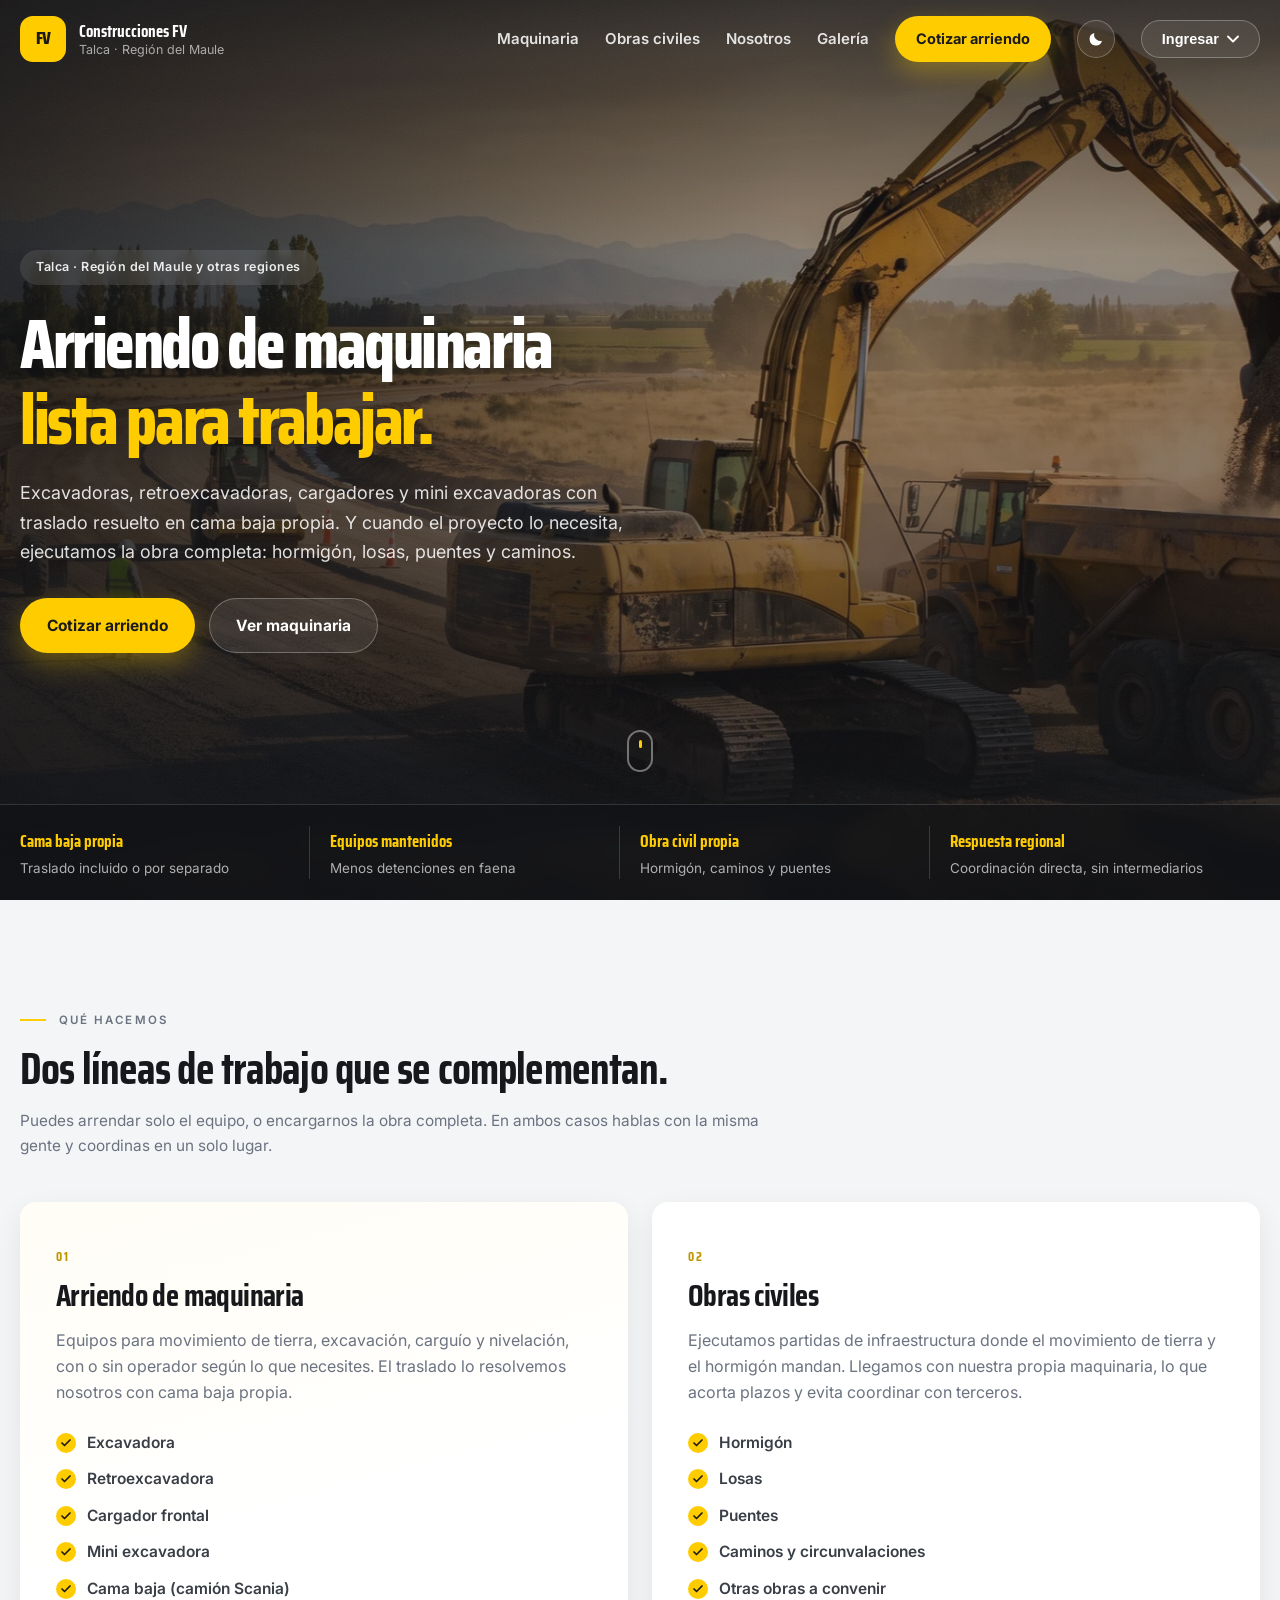
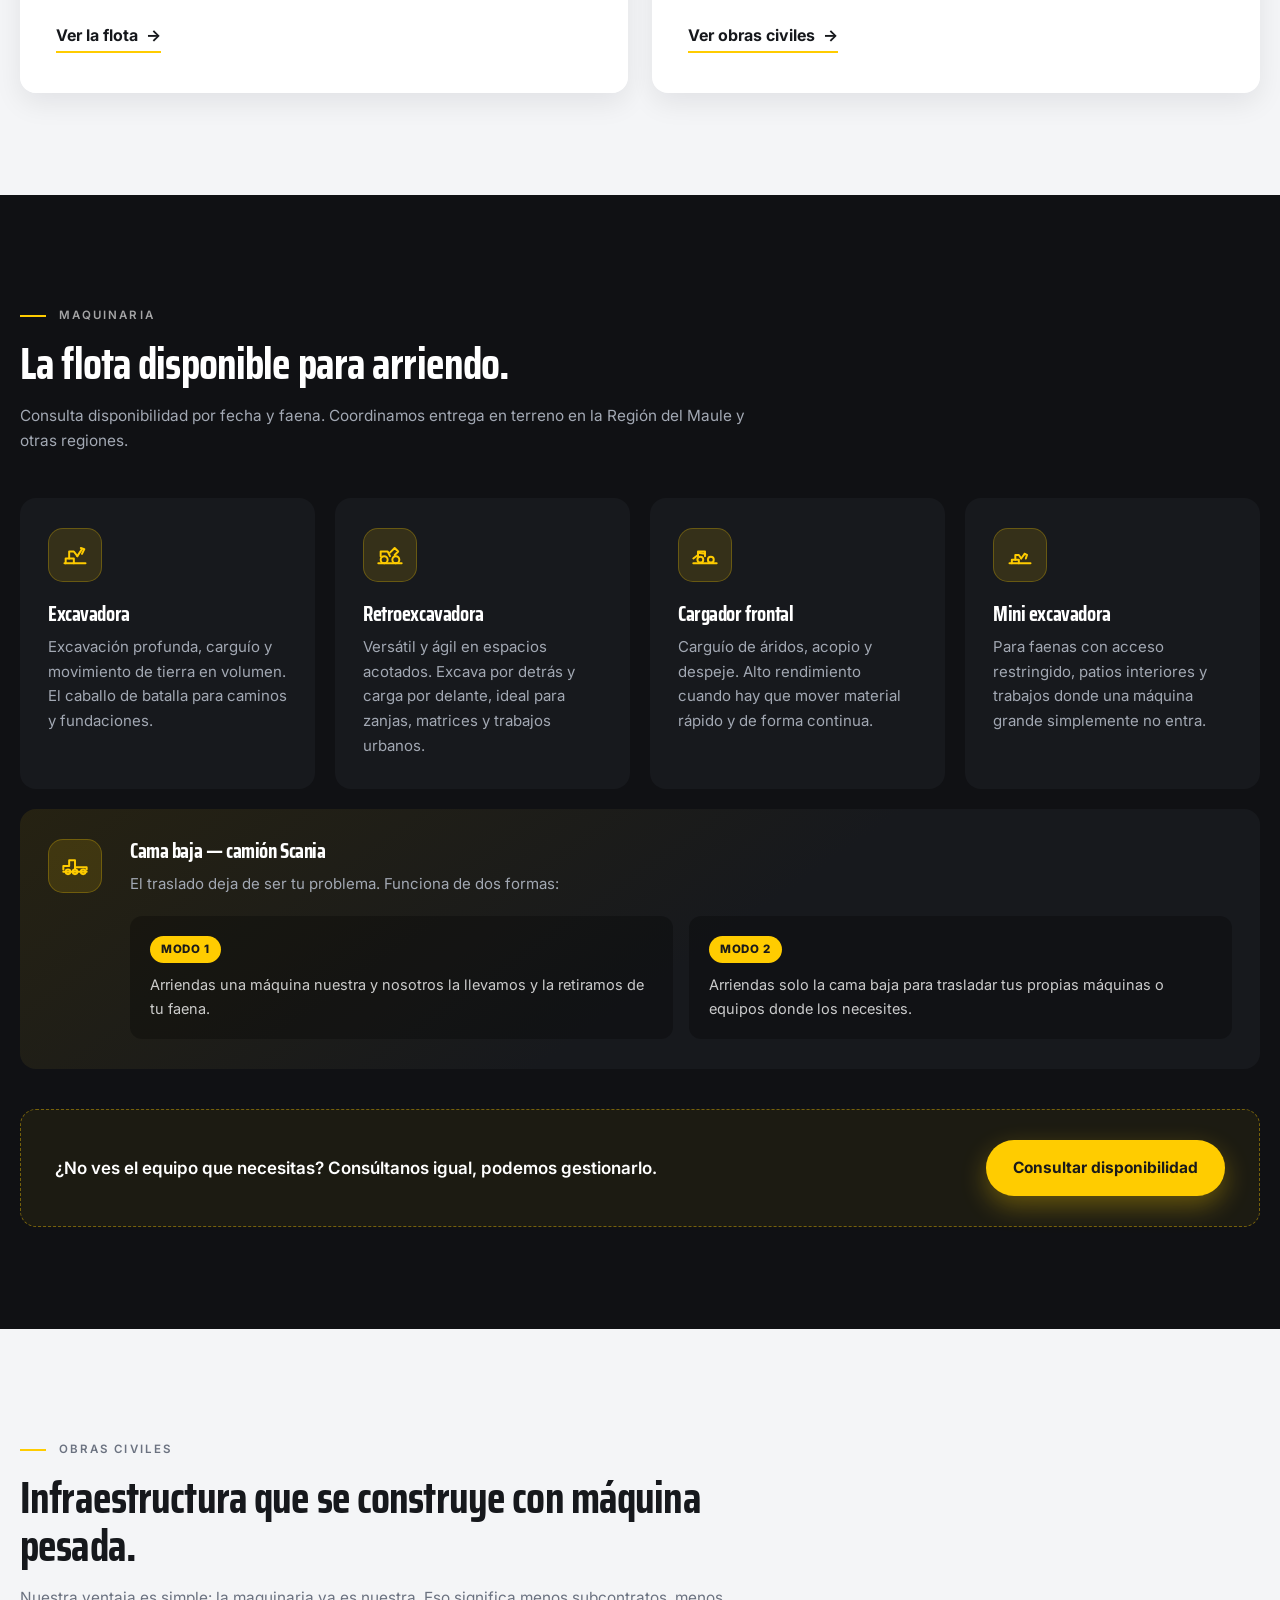
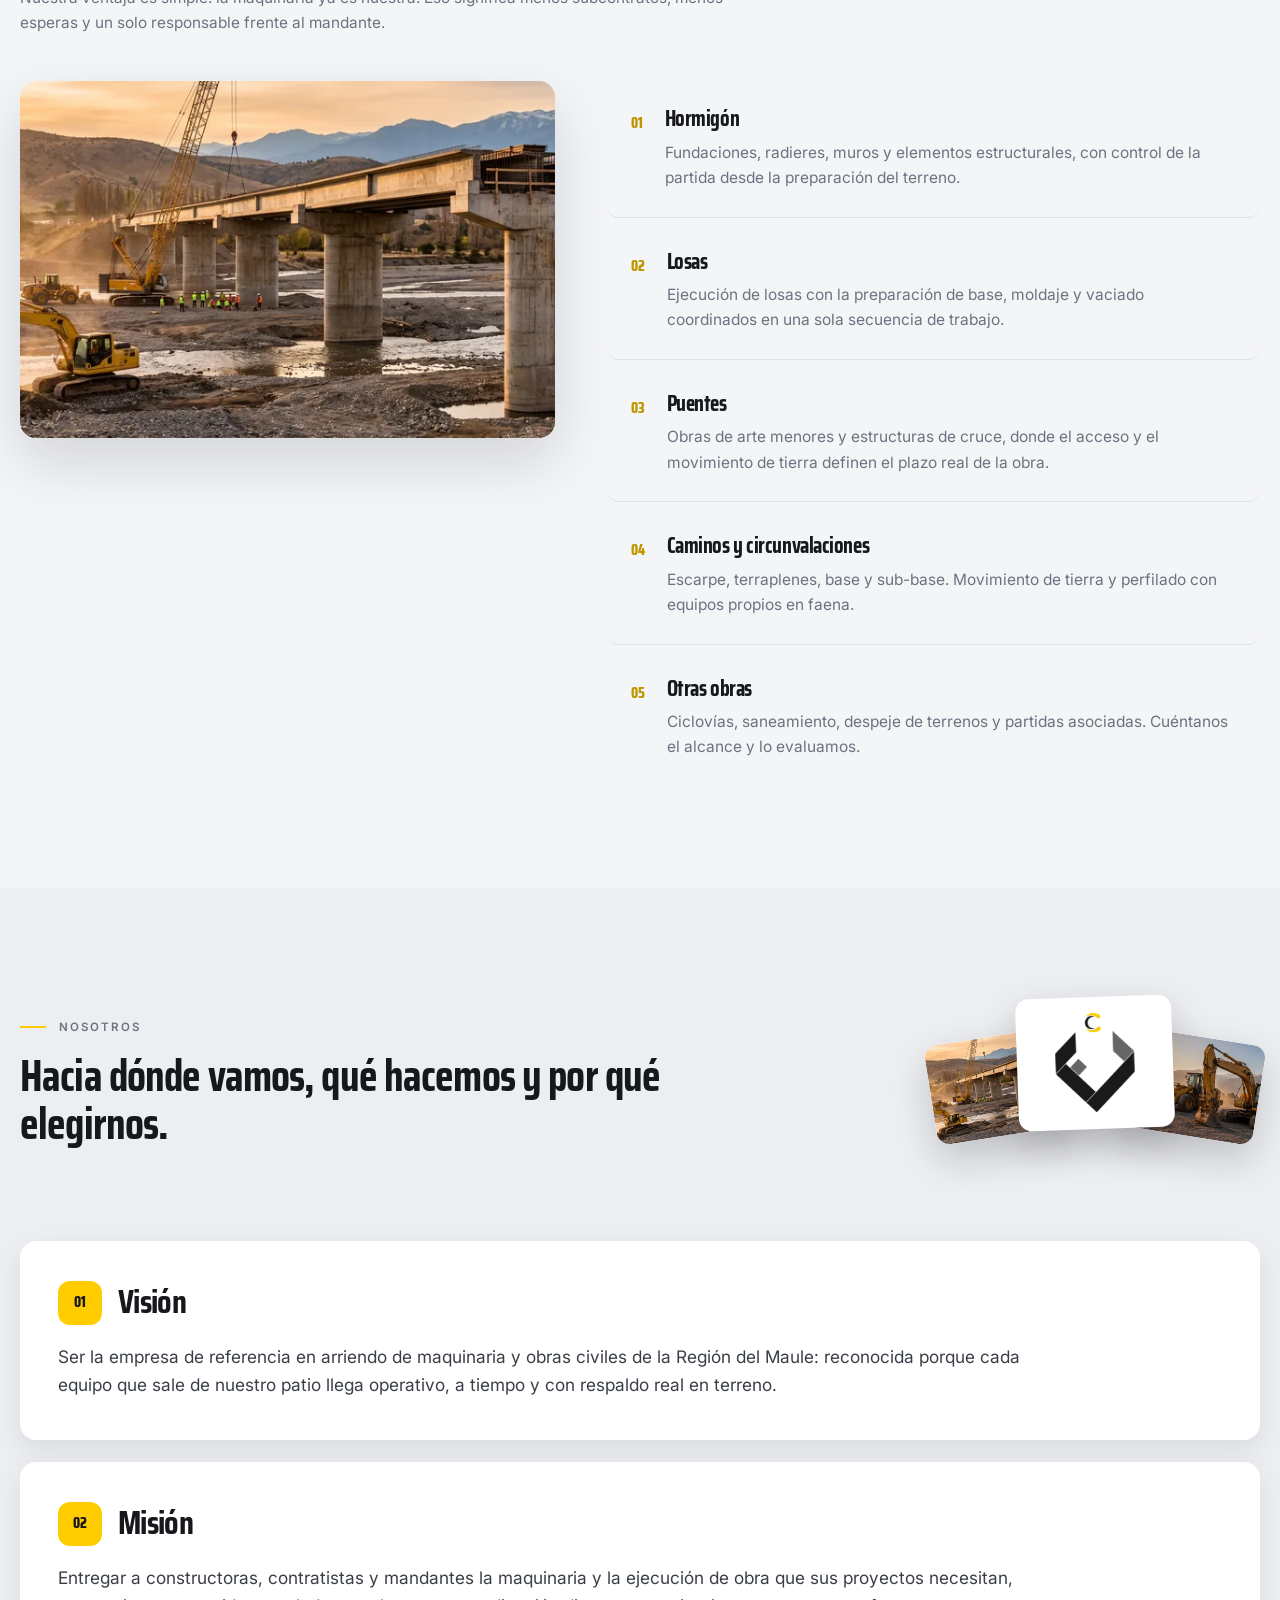
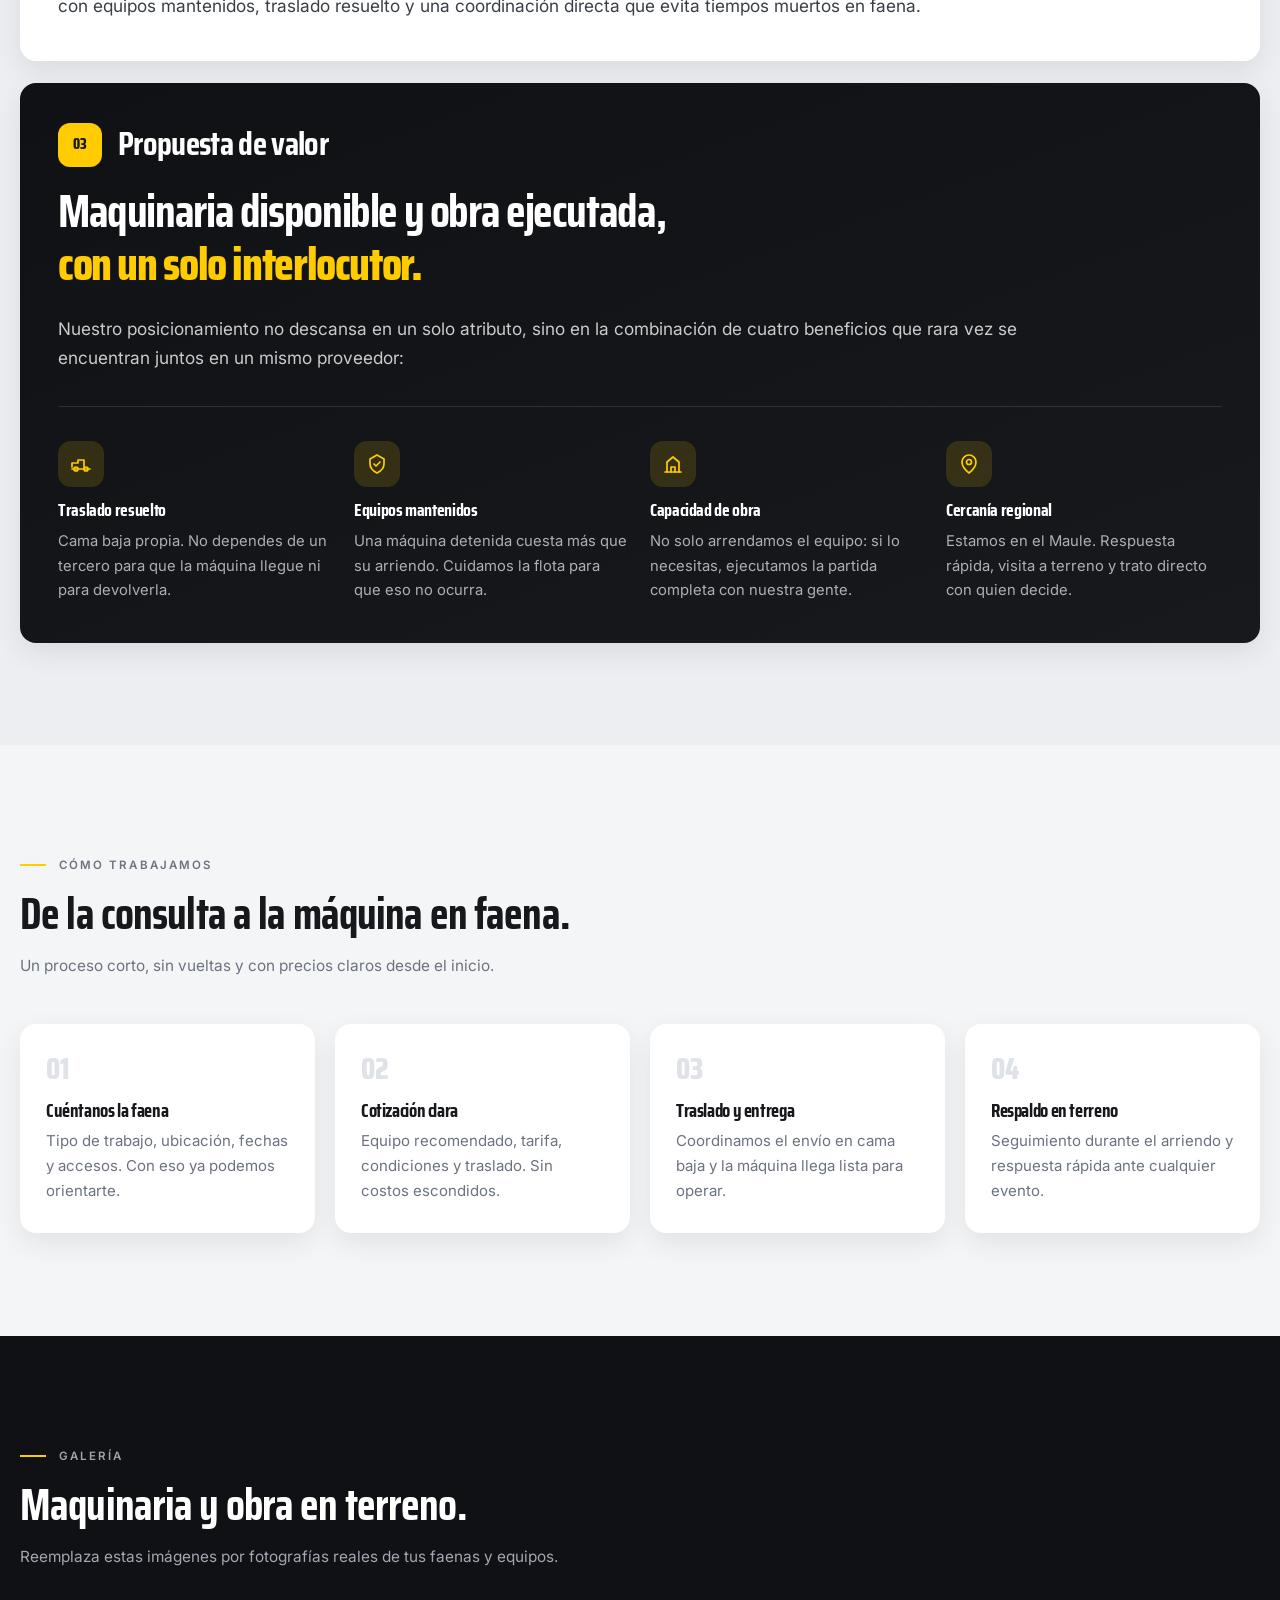
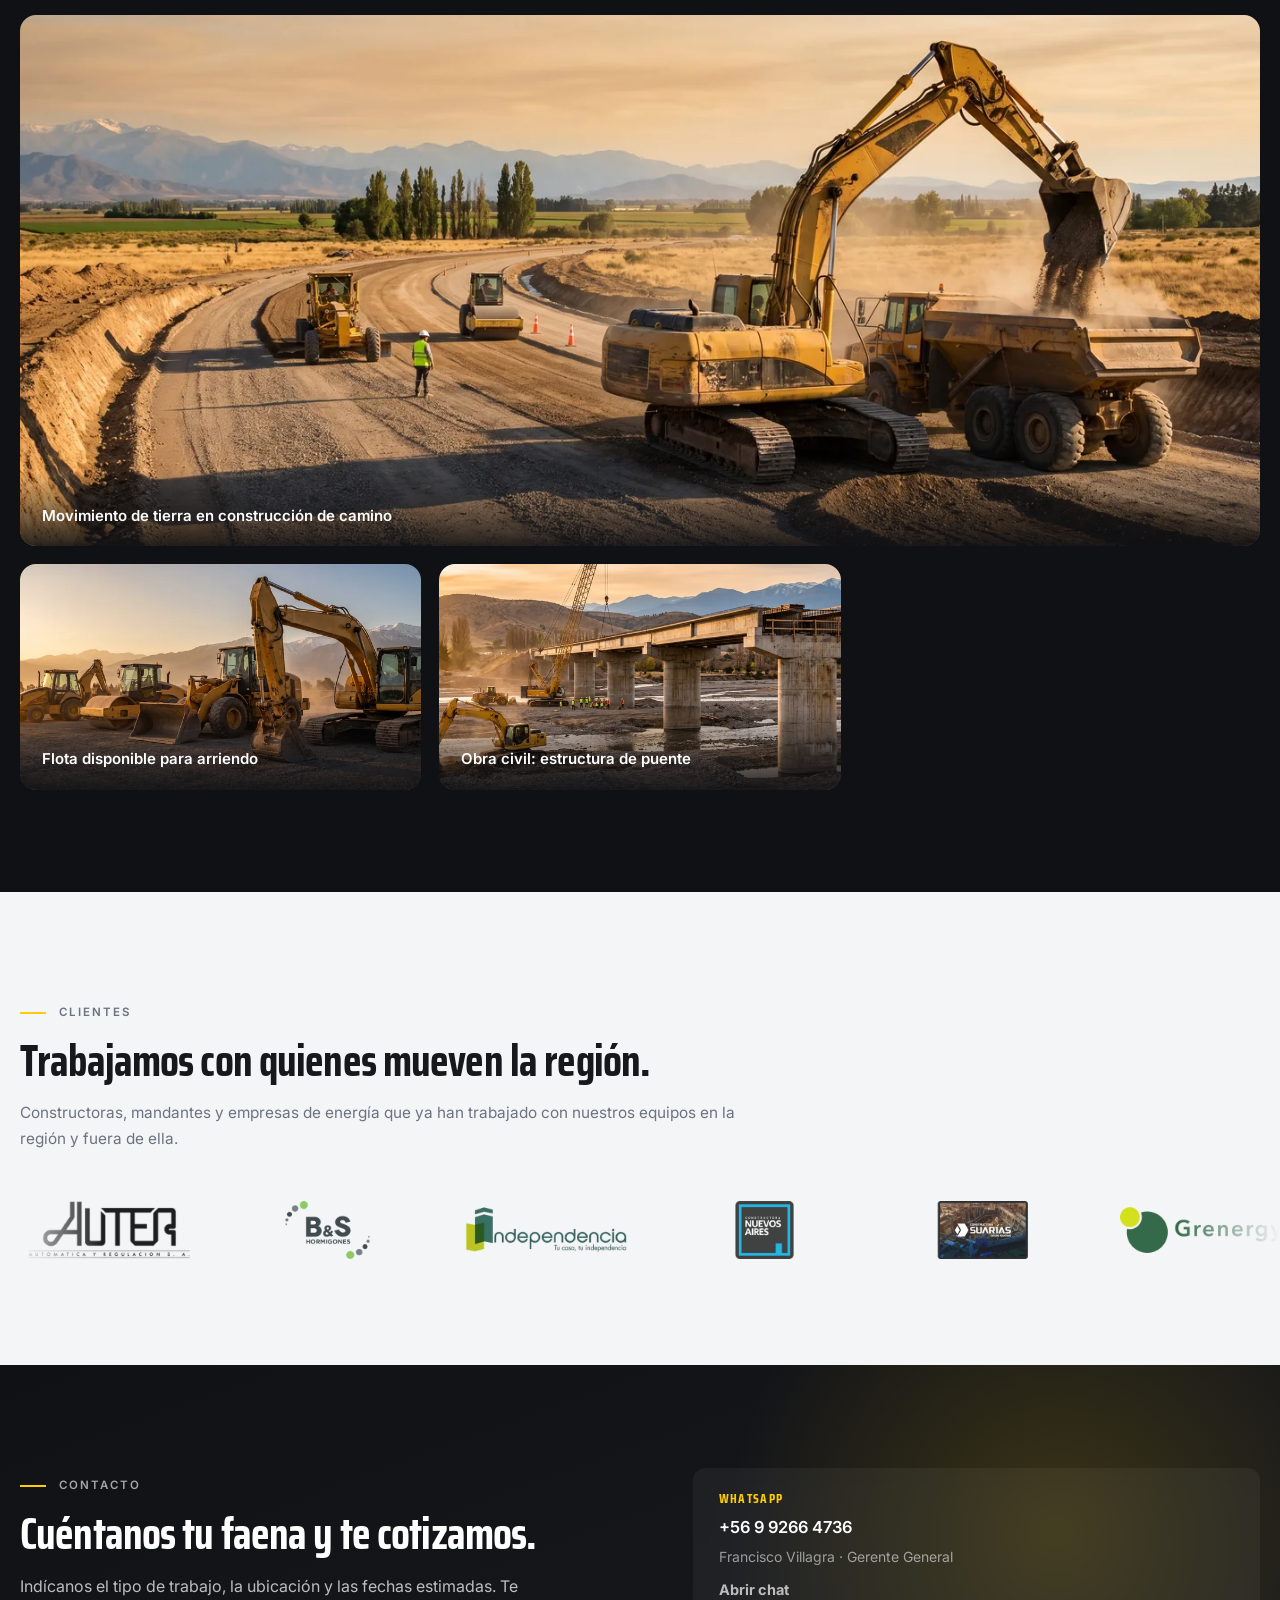
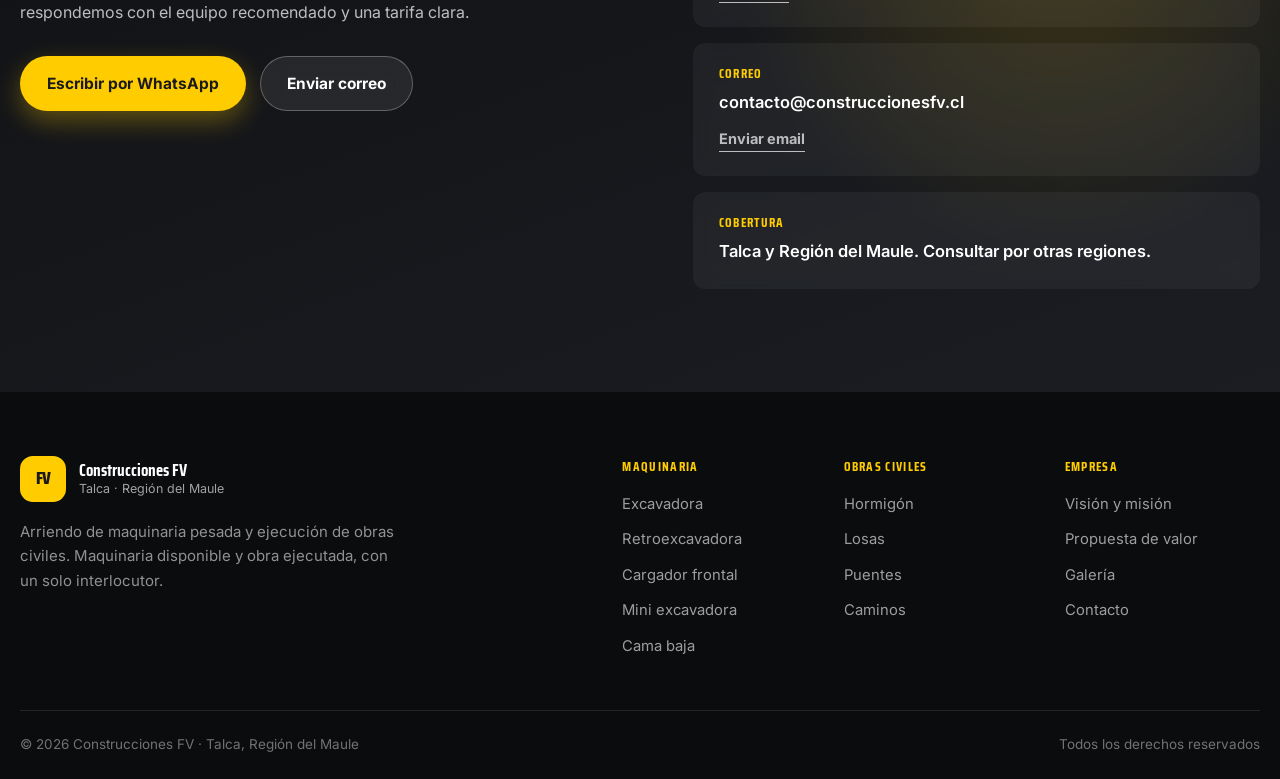
==== commit aa8431be: "Logos de clientes en color, carrusel en movimiento y publicacion automatica Arregla un bug propio: a" ====
--- a/index.html
+++ b/index.html
@@ -750,88 +750,112 @@
         </div>
 
         <div class="logo-marquee" data-reveal>
-          <div class="logo-row">
+          <div class="logo-row marquee-left">
             <ul class="logo-track">
+              <!-- LOGOS:INICIO -->
               <li class="logo-item">
-                <img src="assets/img/logo_clientes/mono/sigdo_koopers.png"
-                     alt="Sigdo Koppers" width="420" height="150" loading="lazy" decoding="async" />
+                <img src="assets/img/logo_clientes/procesados/auter.png"
+                     alt="Auter Automática y Regulación" width="420" height="150"
+                     loading="lazy" decoding="async" />
               </li>
               <li class="logo-item">
-                <img src="assets/img/logo_clientes/mono/grenergy.png"
-                     alt="Grenergy" width="420" height="150" loading="lazy" decoding="async" />
+                <img src="assets/img/logo_clientes/procesados/ByS_Hormigones.png"
+                     alt="B&S Hormigones" width="420" height="150"
+                     loading="lazy" decoding="async" />
               </li>
               <li class="logo-item">
-                <img src="assets/img/logo_clientes/mono/malpo.png"
-                     alt="Malpo Constructora e Inmobiliaria" width="420" height="150" loading="lazy" decoding="async" />
+                <img src="assets/img/logo_clientes/procesados/independencia.png"
+                     alt="Constructora Independencia" width="420" height="150"
+                     loading="lazy" decoding="async" />
               </li>
               <li class="logo-item">
-                <img src="assets/img/logo_clientes/mono/saurias.png"
-                     alt="Constructora Suarias" width="420" height="150" loading="lazy" decoding="async" />
+                <img src="assets/img/logo_clientes/procesados/nuevos_aires.png"
+                     alt="Constructora Nuevos Aires" width="420" height="150"
+                     loading="lazy" decoding="async" />
               </li>
               <li class="logo-item">
-                <img src="assets/img/logo_clientes/mono/iSiete.png"
-                     alt="iSiete Constructora" width="420" height="150" loading="lazy" decoding="async" />
+                <img src="assets/img/logo_clientes/procesados/saurias.png"
+                     alt="Constructora Suarias" width="420" height="150"
+                     loading="lazy" decoding="async" />
               </li>
               <li class="logo-item">
-                <img src="assets/img/logo_clientes/mono/independencia.png"
-                     alt="Constructora Independencia" width="420" height="150" loading="lazy" decoding="async" />
+                <img src="assets/img/logo_clientes/procesados/grenergy.png"
+                     alt="Grenergy" width="420" height="150"
+                     loading="lazy" decoding="async" />
               </li>
               <li class="logo-item">
-                <img src="assets/img/logo_clientes/mono/ByS_Hormigones.png"
-                     alt="B&S Hormigones" width="420" height="150" loading="lazy" decoding="async" />
+                <img src="assets/img/logo_clientes/procesados/iSiete.png"
+                     alt="iSiete Constructora" width="420" height="150"
+                     loading="lazy" decoding="async" />
               </li>
               <li class="logo-item">
-                <img src="assets/img/logo_clientes/mono/rahuen.png"
-                     alt="Rahuen Constructora" width="420" height="150" loading="lazy" decoding="async" />
+                <img src="assets/img/logo_clientes/procesados/malpo.png"
+                     alt="Malpo Constructora e Inmobiliaria" width="420" height="150"
+                     loading="lazy" decoding="async" />
               </li>
               <li class="logo-item">
-                <img src="assets/img/logo_clientes/mono/nuevos_aires.png"
-                     alt="Constructora Nuevos Aires" width="420" height="150" loading="lazy" decoding="async" />
+                <img src="assets/img/logo_clientes/procesados/rahuen.png"
+                     alt="Rahuen Constructora" width="420" height="150"
+                     loading="lazy" decoding="async" />
               </li>
               <li class="logo-item">
-                <img src="assets/img/logo_clientes/mono/auter.png"
-                     alt="Auter Automática y Regulación" width="420" height="150" loading="lazy" decoding="async" />
-              </li>
+                <img src="assets/img/logo_clientes/procesados/sigdo_koopers.png"
+                     alt="Sigdo Koppers" width="420" height="150"
+                     loading="lazy" decoding="async" />
+              </li>
+              <li class="logo-item logo-item--texto">Entre otros colaboradores</li>
               <li class="logo-item" aria-hidden="true">
-                <img src="assets/img/logo_clientes/mono/sigdo_koopers.png"
-                     alt="" width="420" height="150" loading="lazy" decoding="async" />
+                <img src="assets/img/logo_clientes/procesados/auter.png"
+                     alt="" width="420" height="150"
+                     loading="lazy" decoding="async" />
               </li>
               <li class="logo-item" aria-hidden="true">
-                <img src="assets/img/logo_clientes/mono/grenergy.png"
-                     alt="" width="420" height="150" loading="lazy" decoding="async" />
+                <img src="assets/img/logo_clientes/procesados/ByS_Hormigones.png"
+                     alt="" width="420" height="150"
+                     loading="lazy" decoding="async" />
               </li>
               <li class="logo-item" aria-hidden="true">
-                <img src="assets/img/logo_clientes/mono/malpo.png"
-                     alt="" width="420" height="150" loading="lazy" decoding="async" />
+                <img src="assets/img/logo_clientes/procesados/independencia.png"
+                     alt="" width="420" height="150"
+                     loading="lazy" decoding="async" />
               </li>
               <li class="logo-item" aria-hidden="true">
-                <img src="assets/img/logo_clientes/mono/saurias.png"
-                     alt="" width="420" height="150" loading="lazy" decoding="async" />
+                <img src="assets/img/logo_clientes/procesados/nuevos_aires.png"
+                     alt="" width="420" height="150"
+                     loading="lazy" decoding="async" />
               </li>
               <li class="logo-item" aria-hidden="true">
-                <img src="assets/img/logo_clientes/mono/iSiete.png"
-                     alt="" width="420" height="150" loading="lazy" decoding="async" />
+                <img src="assets/img/logo_clientes/procesados/saurias.png"
+                     alt="" width="420" height="150"
+                     loading="lazy" decoding="async" />
               </li>
               <li class="logo-item" aria-hidden="true">
-                <img src="assets/img/logo_clientes/mono/independencia.png"
-                     alt="" width="420" height="150" loading="lazy" decoding="async" />
+                <img src="assets/img/logo_clientes/procesados/grenergy.png"
+                     alt="" width="420" height="150"
+                     loading="lazy" decoding="async" />
               </li>
               <li class="logo-item" aria-hidden="true">
-                <img src="assets/img/logo_clientes/mono/ByS_Hormigones.png"
-                     alt="" width="420" height="150" loading="lazy" decoding="async" />
+                <img src="assets/img/logo_clientes/procesados/iSiete.png"
+                     alt="" width="420" height="150"
+                     loading="lazy" decoding="async" />
               </li>
               <li class="logo-item" aria-hidden="true">
-                <img src="assets/img/logo_clientes/mono/rahuen.png"
-                     alt="" width="420" height="150" loading="lazy" decoding="async" />
+                <img src="assets/img/logo_clientes/procesados/malpo.png"
+                     alt="" width="420" height="150"
+                     loading="lazy" decoding="async" />
               </li>
               <li class="logo-item" aria-hidden="true">
-                <img src="assets/img/logo_clientes/mono/nuevos_aires.png"
-                     alt="" width="420" height="150" loading="lazy" decoding="async" />
+                <img src="assets/img/logo_clientes/procesados/rahuen.png"
+                     alt="" width="420" height="150"
+                     loading="lazy" decoding="async" />
               </li>
               <li class="logo-item" aria-hidden="true">
-                <img src="assets/img/logo_clientes/mono/auter.png"
-                     alt="" width="420" height="150" loading="lazy" decoding="async" />
-              </li>
+                <img src="assets/img/logo_clientes/procesados/sigdo_koopers.png"
+                     alt="" width="420" height="150"
+                     loading="lazy" decoding="async" />
+              </li>
+              <li class="logo-item logo-item--texto" aria-hidden="true">Entre otros colaboradores</li>
+              <!-- LOGOS:FIN -->
             </ul>
           </div>
         </div>
--- a/styles.css
+++ b/styles.css
@@ -2028,15 +2028,22 @@
   padding: 0;
 }
 
-/* Los logos vienen normalizados a siluetas monocromas en una caja común, así
-   que basta con darles alto: el ancho sale solo y el peso visual ya está
-   igualado desde el archivo. */
+/* El bucle avanza hasta -50% y vuelve a empezar, así que las dos mitades de
+   la pista tienen que medir exactamente lo mismo. Con `gap` no se cumple:
+   entre 22 elementos hay 21 espacios, número impar, y al partir por la mitad
+   queda medio espacio de diferencia que se ve como un salto en cada vuelta.
+   Por eso la separación va como padding de cada logo y el gap queda en cero. */
+.logo-track {
+  gap: 0;
+}
+
 .logo-item {
   display: flex;
   align-items: center;
   justify-content: center;
-  height: 46px;
-  padding: 0 30px;
+  flex: none;
+  height: 58px;
+  padding: 0 28px;
   border: 0;
   border-radius: 0;
   background: none;
@@ -2046,28 +2053,50 @@
   height: 100%;
   width: auto;
   object-fit: contain;
-  opacity: 0.45;
-  transition: opacity 0.3s var(--ease);
+  opacity: 0.88;
+  transition: opacity 0.3s var(--ease), transform 0.3s var(--ease);
 }
 
 .logo-item:hover img {
-  opacity: 0.9;
-}
-
-/* En oscuro se invierte la tinta negra a blanca. Por eso los logos se
-   generaron como silueta y no a color: un solo archivo sirve en los dos
-   temas. */
-[data-theme="oscuro"] .logo-item img {
-  filter: invert(1);
-  opacity: 0.5;
-}
-
-[data-theme="oscuro"] .logo-item:hover img {
-  opacity: 0.92;
+  opacity: 1;
+  transform: scale(1.05);
+}
+
+/* Cierre del carrusel: se comporta como un logo más, pero es texto. */
+.logo-item--texto {
+  font-family: var(--font-display);
+  font-weight: 600;
+  font-size: 19px;
+  letter-spacing: 0.07em;
+  text-transform: uppercase;
+  color: var(--muted);
+  white-space: nowrap;
+}
+
+/* En oscuro los logos de tinta oscura se perderían contra el fondo. En vez de
+   invertirlos —que arruinaría los colores de marca— cada uno se apoya en una
+   placa clara, como las tarjetas de un dossier. */
+[data-theme="oscuro"] .logo-item:not(.logo-item--texto) {
+  background: rgba(255, 255, 255, 0.93);
+  border-radius: 12px;
+  height: 62px;
+  padding: 9px 20px;
+  margin: 0 8px;
+}
+
+[data-theme="oscuro"] .logo-item--texto {
+  color: rgba(255, 255, 255, 0.5);
 }
 
 .logo-row:hover .logo-track {
   animation-play-state: paused;
+}
+
+/* Con más logos la pista es más larga; se compensa el tiempo para que la
+   velocidad aparente no cambie. */
+.marquee-left .logo-track,
+.marquee-right .logo-track {
+  animation-duration: 52s;
 }
 
 /* ---------- Abanico de marca ---------- */
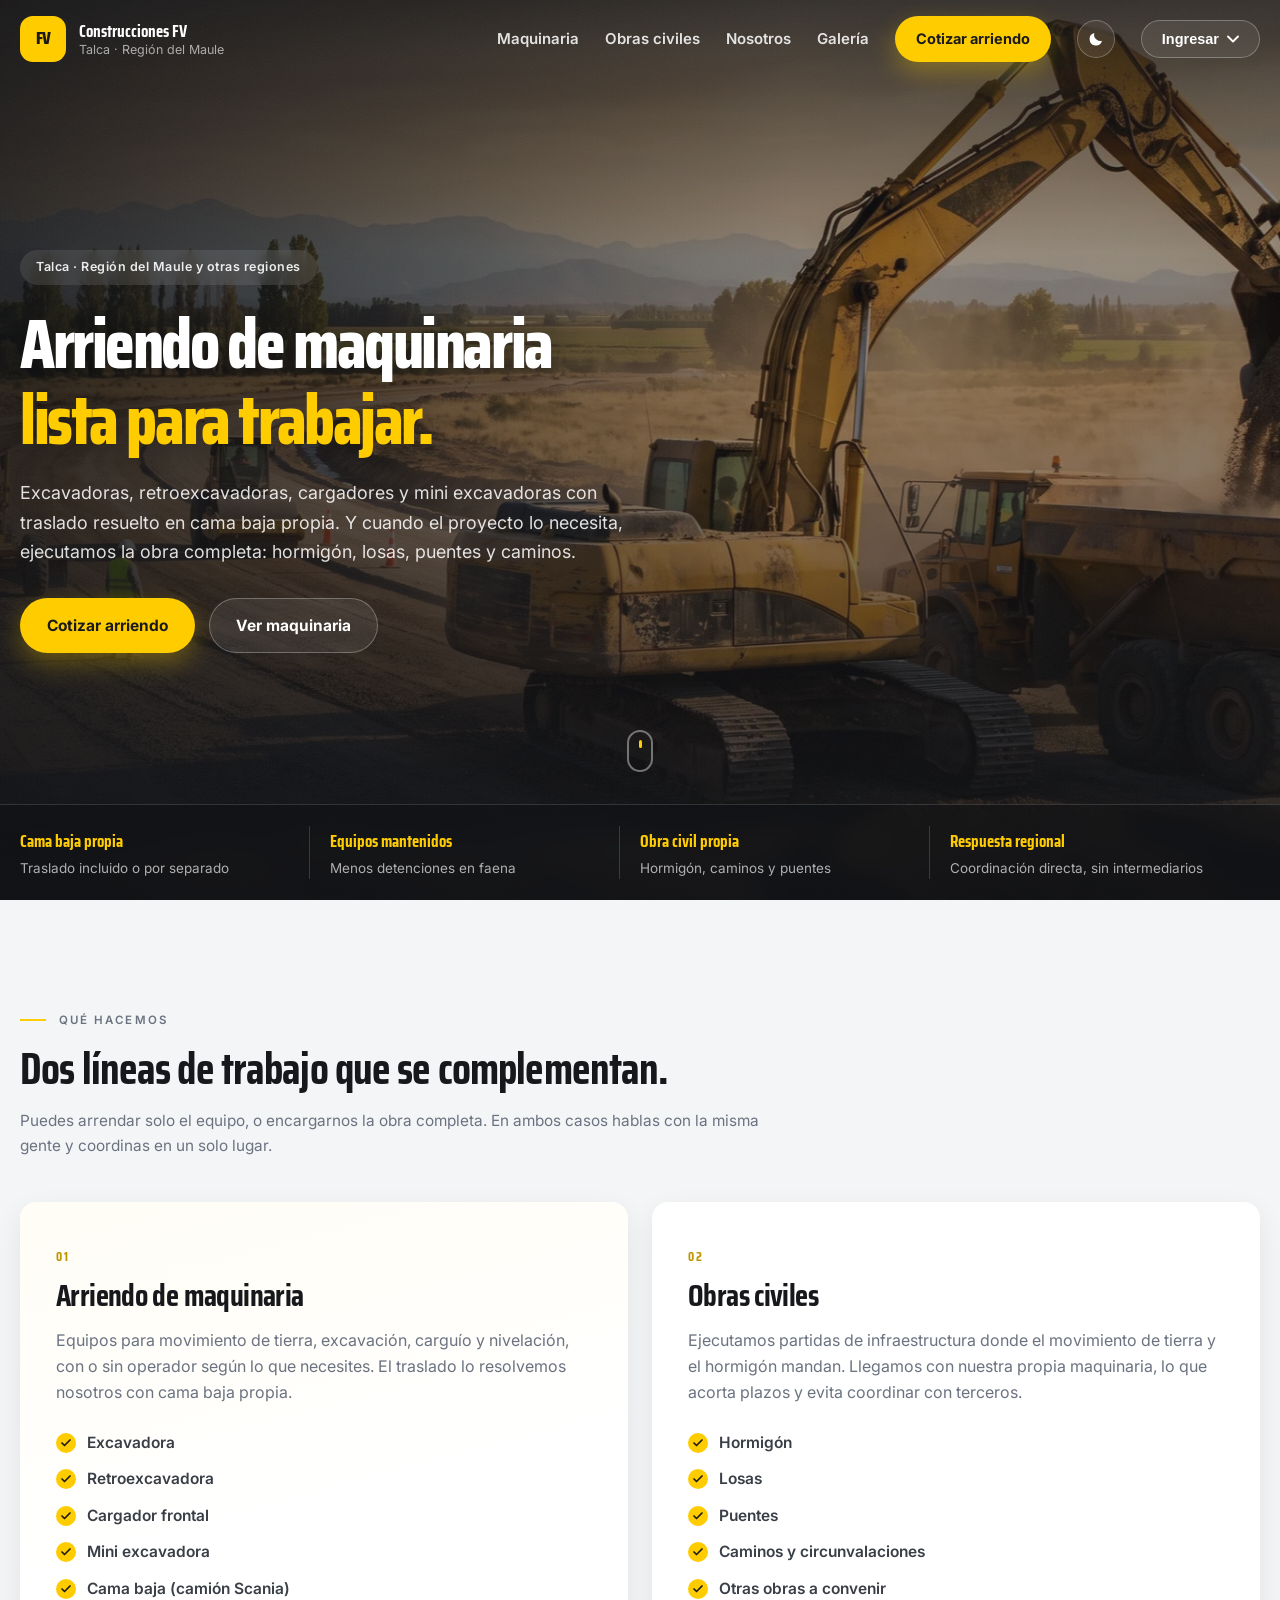
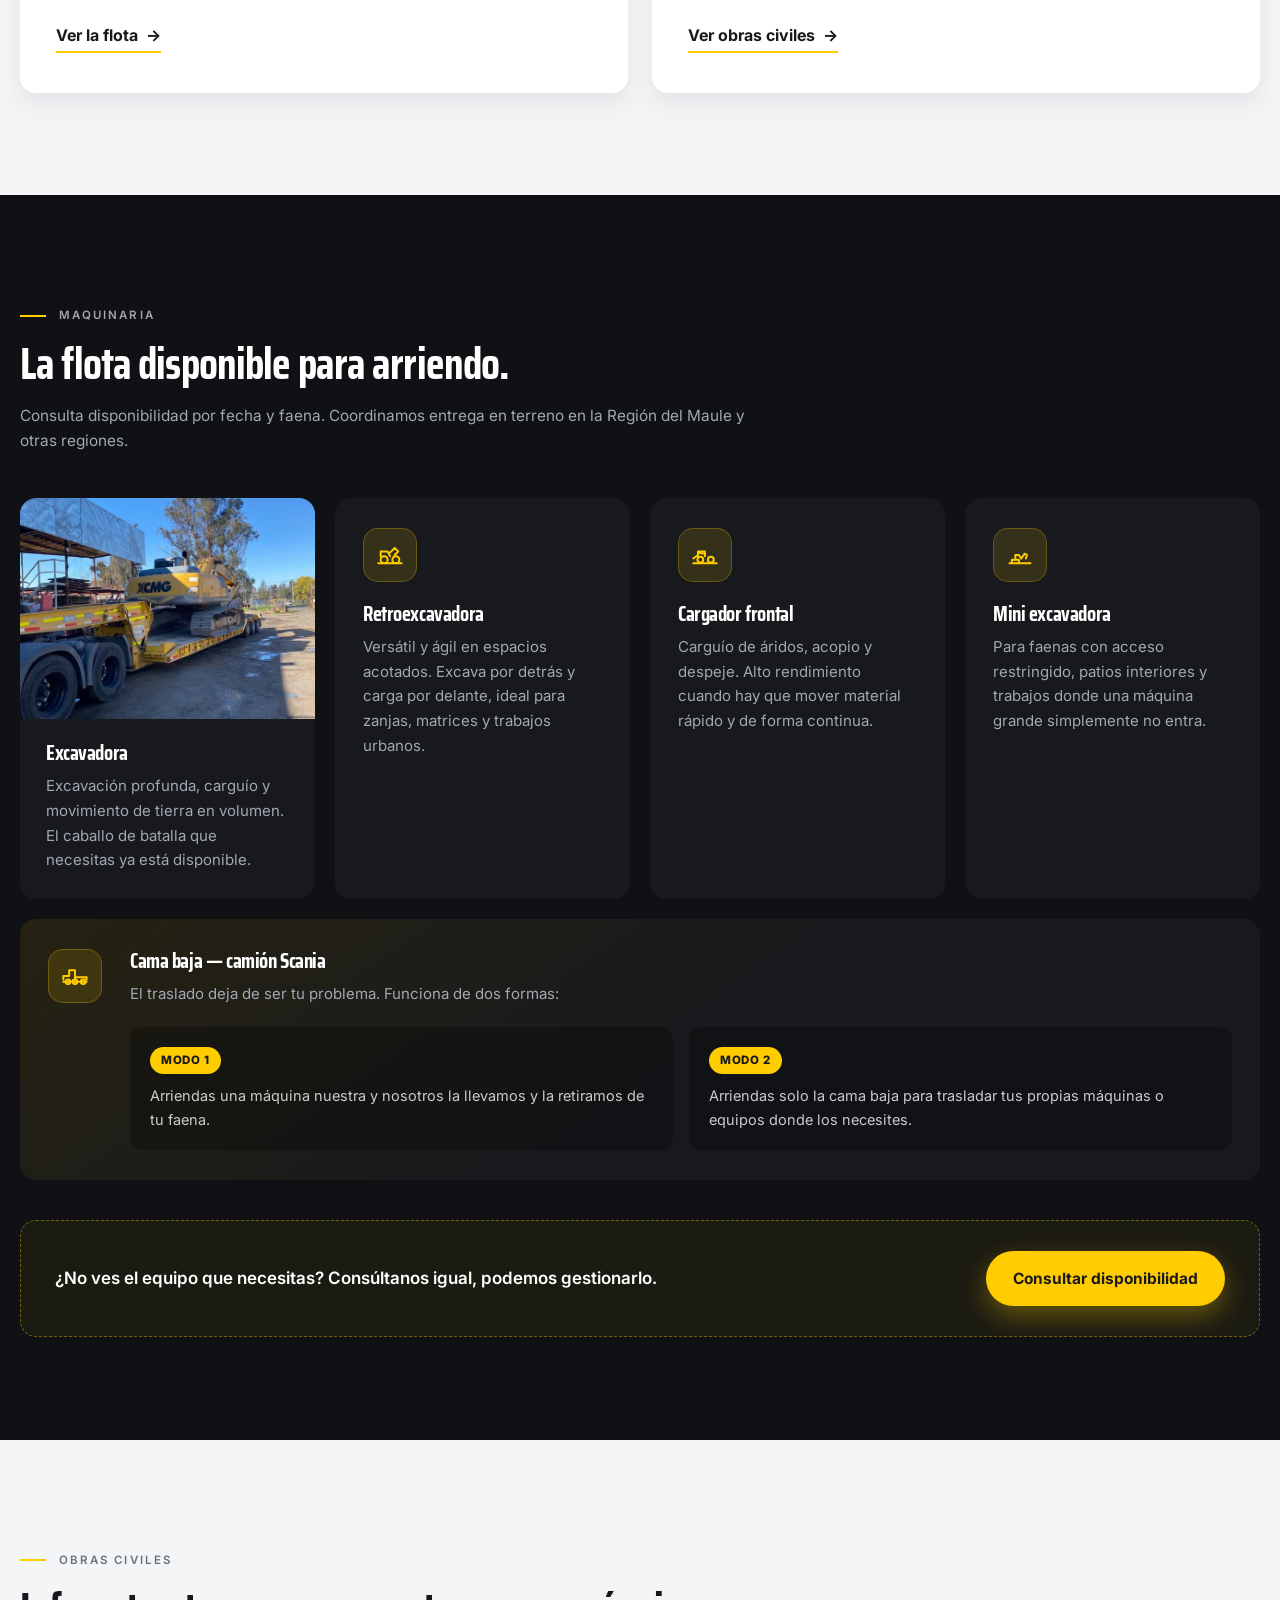
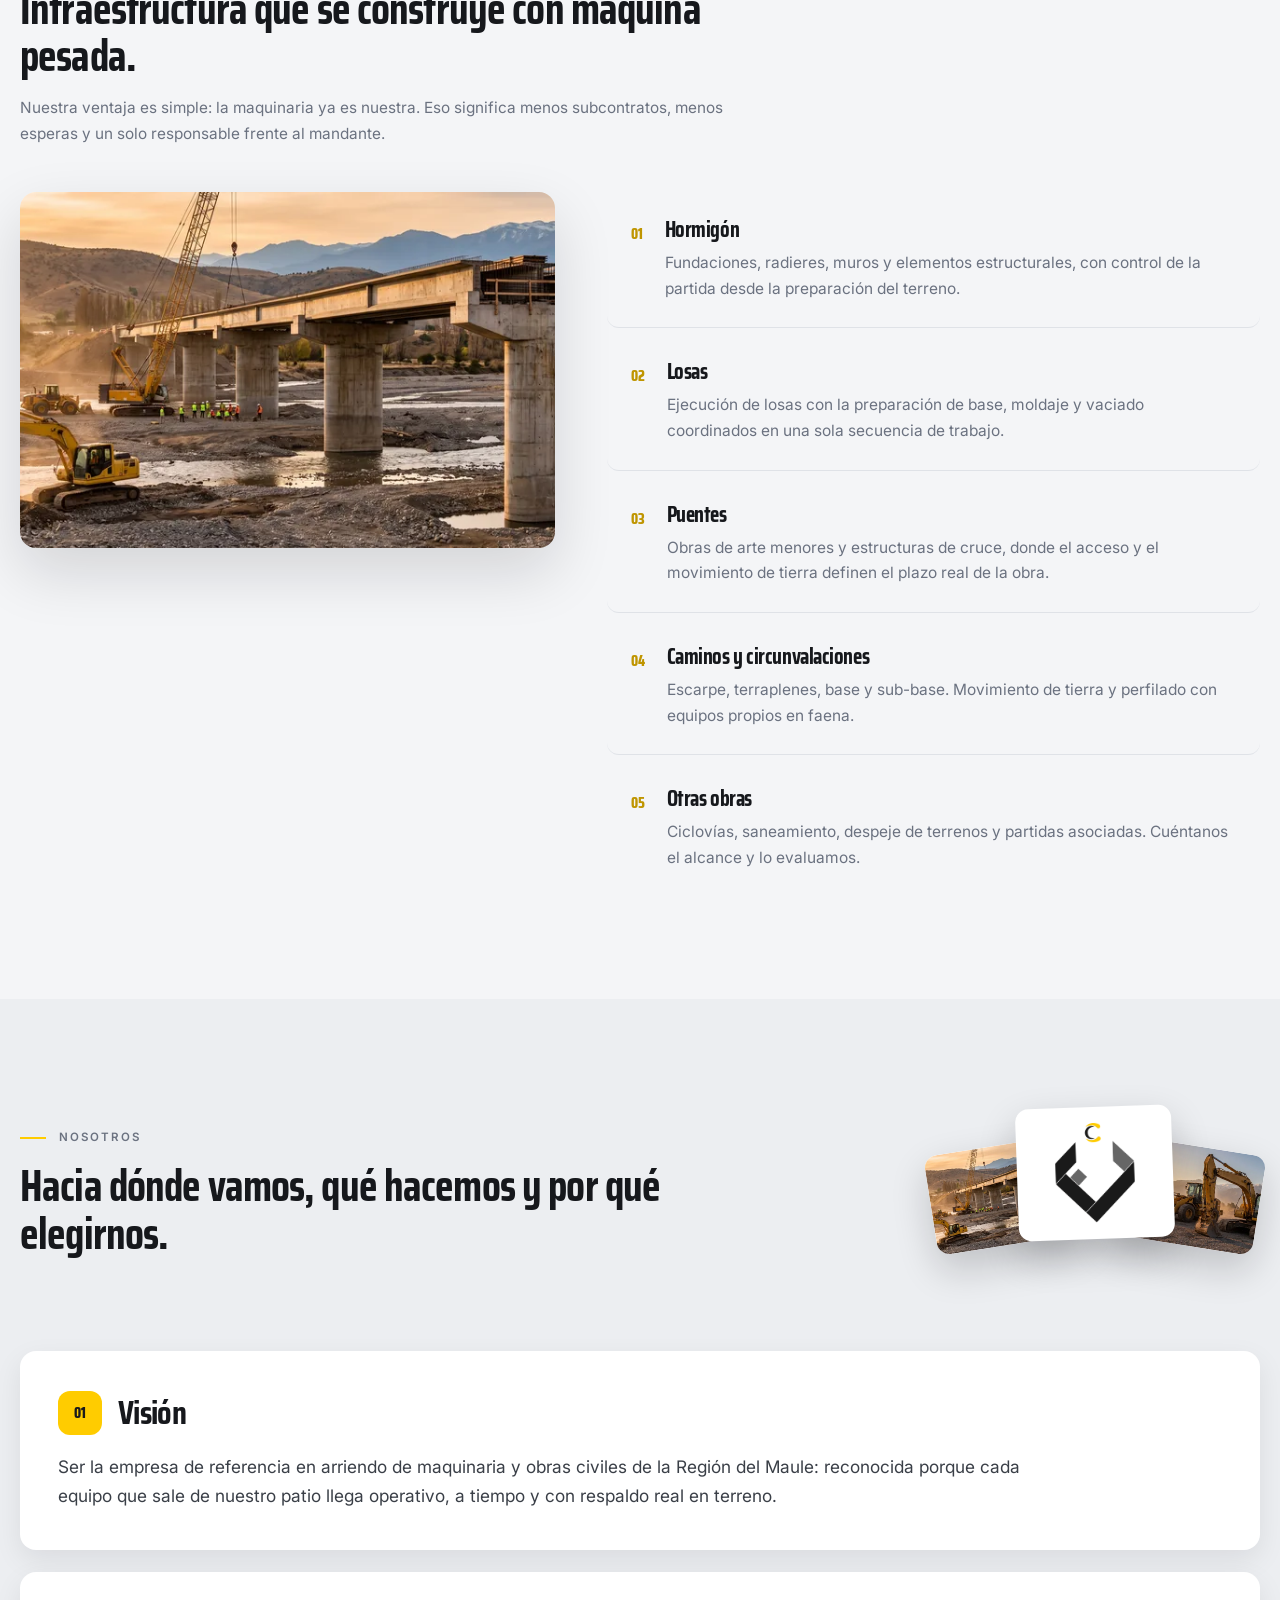
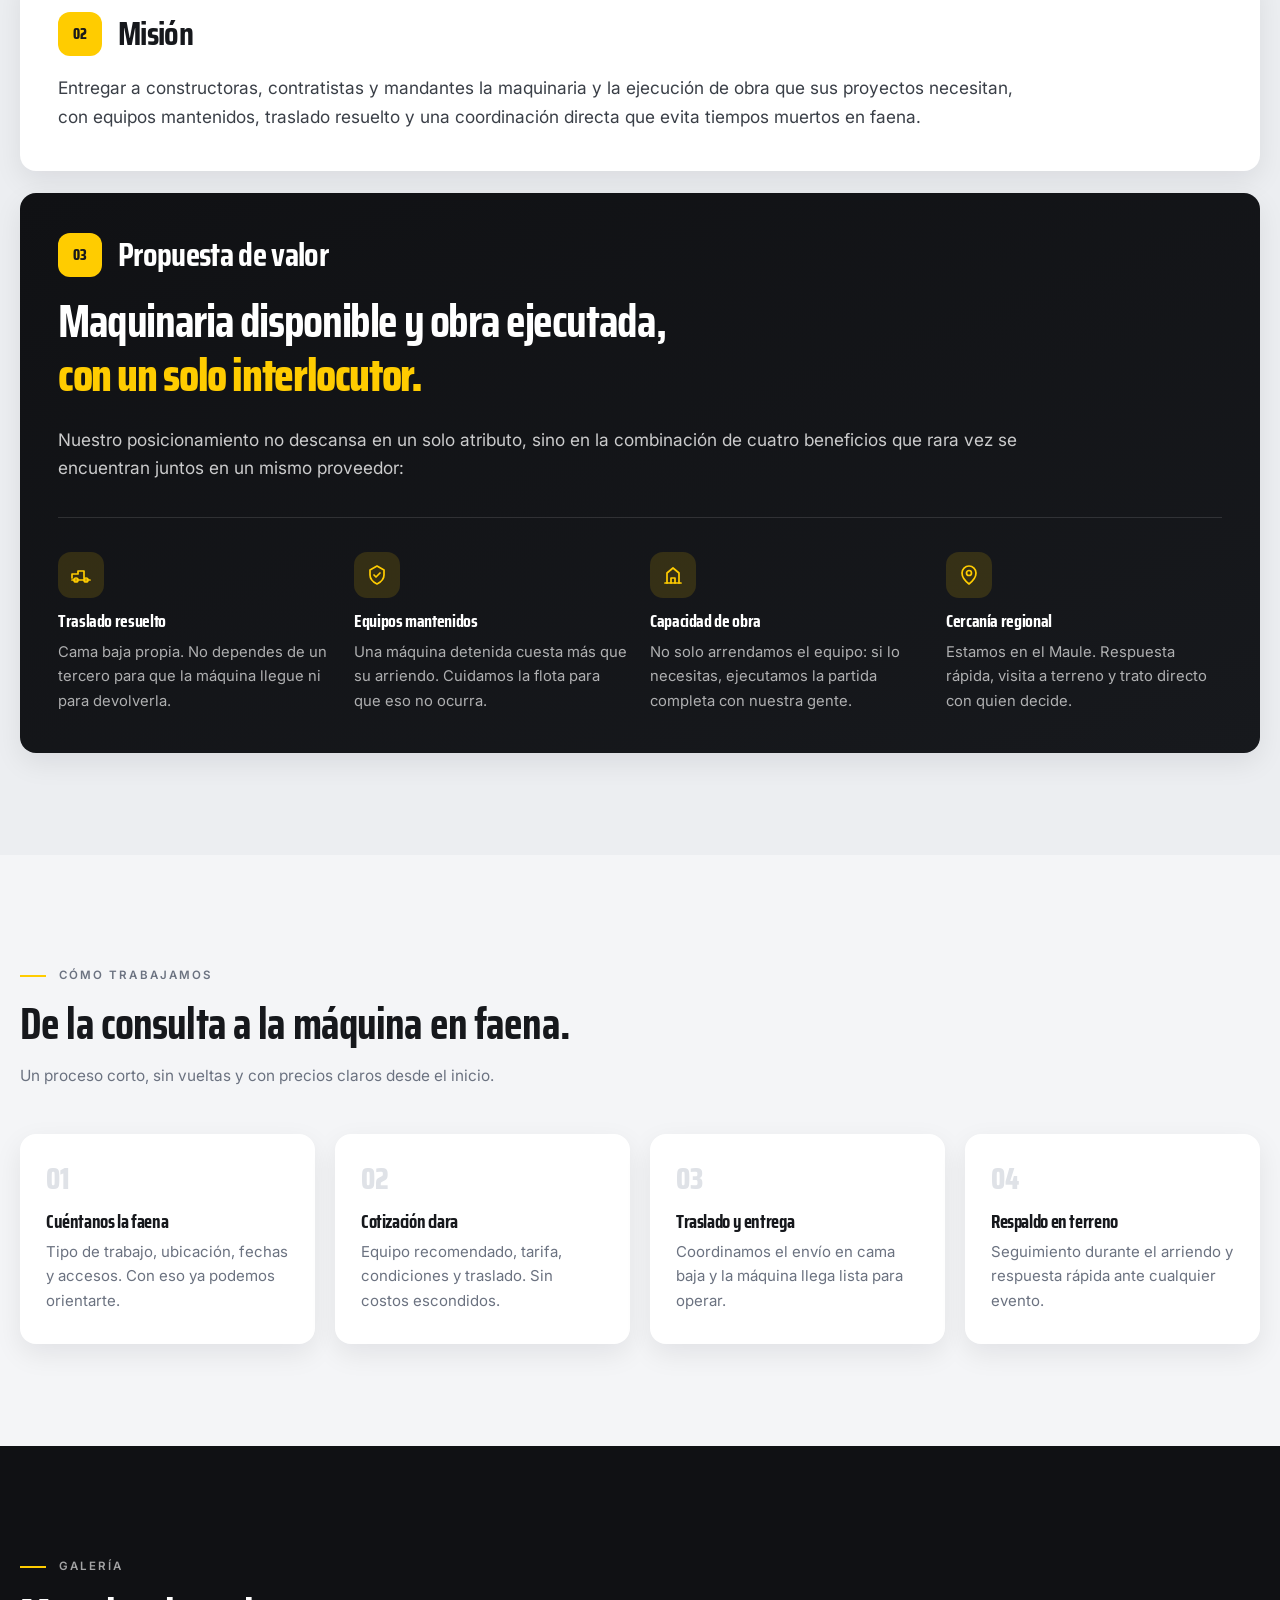
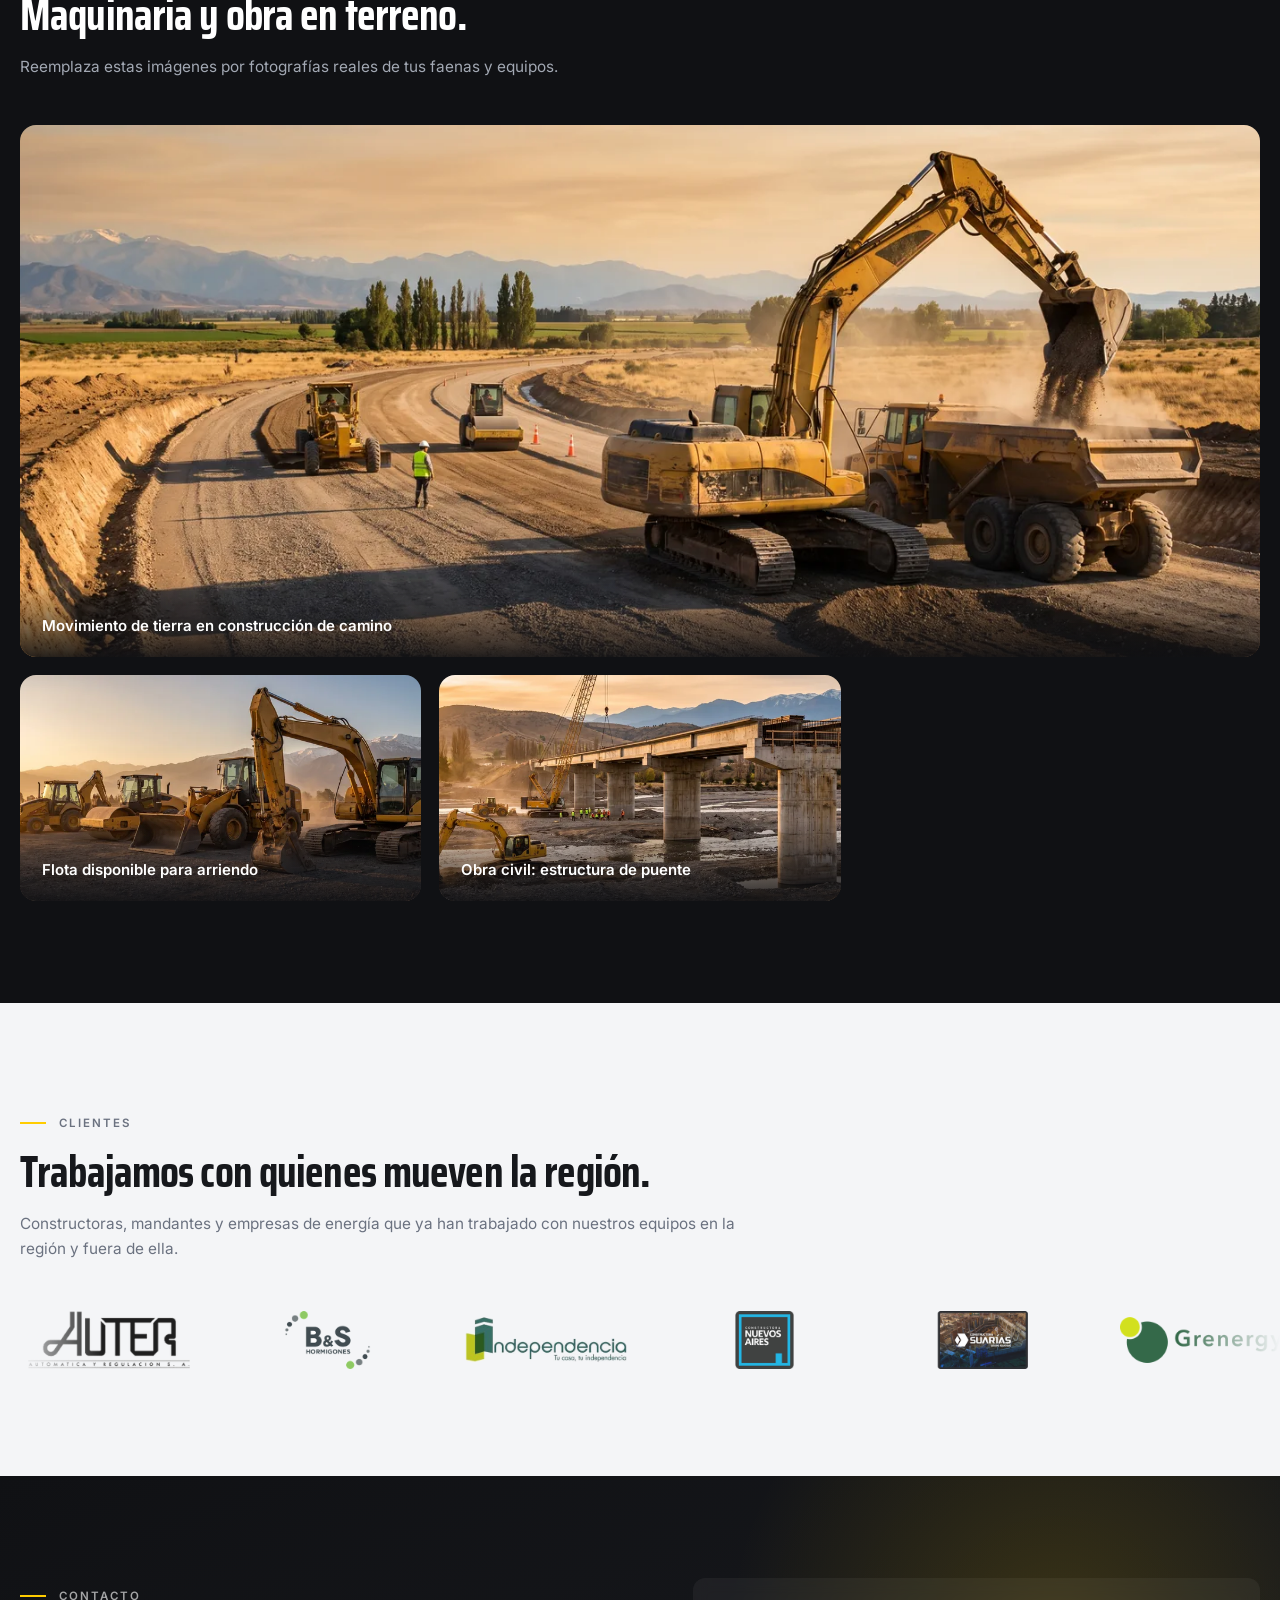
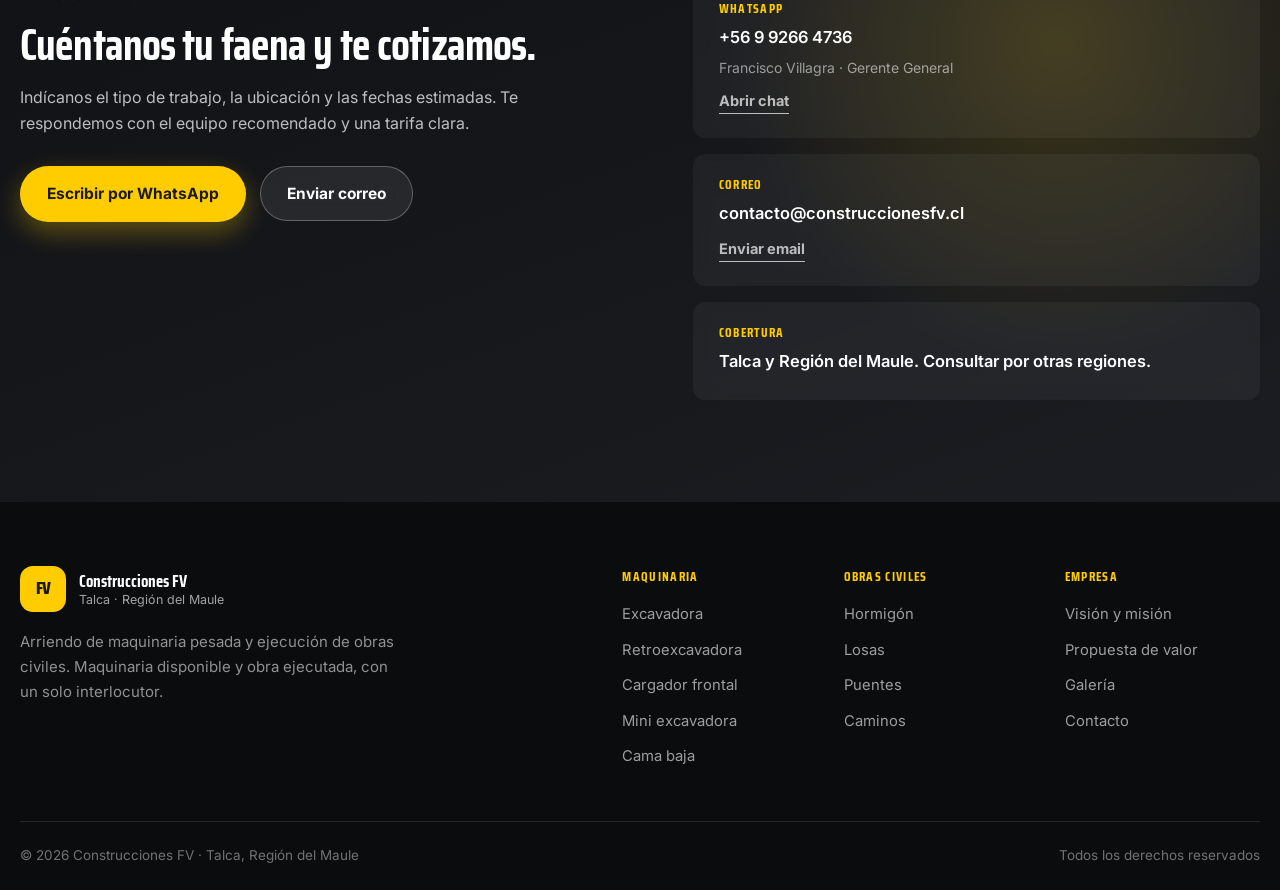
==== commit a06ad661: "Actualizar flota de equipos" ====
--- a/index.html
+++ b/index.html
@@ -298,74 +298,47 @@
           </div>
 
           <div class="fleet-grid">
-            <article class="fleet-card" data-reveal>
-              <div class="fleet-icon">
-                <svg viewBox="0 0 24 24" aria-hidden="true">
-                  <path d="M3 19h18" />
-                  <path d="M4 19v-4h7v4" />
-                  <path d="M7 15V9h4l3 4" />
-                  <path d="M14 13l4-6" />
-                  <path d="M17 6l3 1-2 4" />
-                </svg>
-              </div>
-              <h3>Excavadora</h3>
-              <p>
-                Excavación profunda, carguío y movimiento de tierra en volumen. El
-                caballo de batalla para caminos y fundaciones.
-              </p>
-            </article>
-
-            <article class="fleet-card" data-reveal>
-              <div class="fleet-icon">
-                <svg viewBox="0 0 24 24" aria-hidden="true">
-                  <path d="M2 19h20" />
-                  <circle cx="7" cy="16" r="3" />
-                  <circle cx="17" cy="16" r="3" />
-                  <path d="M4 13V9h6l2 4" />
-                  <path d="M12 10l4-4 3 3-3 3" />
-                </svg>
-              </div>
-              <h3>Retroexcavadora</h3>
-              <p>
-                Versátil y ágil en espacios acotados. Excava por detrás y carga por
-                delante, ideal para zanjas, matrices y trabajos urbanos.
-              </p>
-            </article>
-
-            <article class="fleet-card" data-reveal>
-              <div class="fleet-icon">
-                <svg viewBox="0 0 24 24" aria-hidden="true">
-                  <path d="M2 19h20" />
-                  <circle cx="8" cy="16" r="2.5" />
-                  <circle cx="17" cy="16" r="2.5" />
-                  <path d="M6 13V9h6v4" />
-                  <path d="M12 11l-6 -1" />
-                  <path d="M2 15l4-3" />
-                </svg>
-              </div>
-              <h3>Cargador frontal</h3>
-              <p>
-                Carguío de áridos, acopio y despeje. Alto rendimiento cuando hay que
-                mover material rápido y de forma continua.
-              </p>
-            </article>
-
-            <article class="fleet-card" data-reveal>
-              <div class="fleet-icon">
-                <svg viewBox="0 0 24 24" aria-hidden="true">
-                  <path d="M3 19h18" />
-                  <path d="M5 19v-3h6v3" />
-                  <path d="M8 16v-4h3l2 3" />
-                  <path d="M13 15l3-4" />
-                  <path d="M16 11l2 1-1 3" />
-                </svg>
-              </div>
-              <h3>Mini excavadora</h3>
-              <p>
-                Para faenas con acceso restringido, patios interiores y trabajos donde
-                una máquina grande simplemente no entra.
-              </p>
-            </article>
+          <!-- EQUIPOS:INICIO -->
+          <article class="fleet-card fleet-card--foto" data-reveal>
+            <div class="fleet-foto">
+              <picture>
+                <source
+                  type="image/webp"
+                  sizes="(max-width: 900px) 100vw, 25vw"
+                  srcset="assets/img/equipos/procesados/excavadora-sm.webp 640w, assets/img/equipos/procesados/excavadora-md.webp 1000w"
+                />
+                <img
+                  src="assets/img/equipos/procesados/excavadora-sm.jpg"
+                  sizes="(max-width: 900px) 100vw, 25vw"
+                  srcset="assets/img/equipos/procesados/excavadora-sm.jpg 640w, assets/img/equipos/procesados/excavadora-md.jpg 1000w"
+                  alt="Excavadora"
+                  width="640" height="480" loading="lazy" decoding="async"
+                />
+              </picture>
+            </div>
+            <h3>Excavadora</h3>
+            <p>Excavación profunda, carguío y movimiento de tierra en volumen.
+El caballo de batalla que necesitas ya está disponible.</p>
+          </article>
+
+          <article class="fleet-card" data-reveal>
+            <div class="fleet-icon"><svg viewBox="0 0 24 24" aria-hidden="true"><path d="M2 19h20" /><circle cx="7" cy="16" r="3" /><circle cx="17" cy="16" r="3" /><path d="M4 13V9h6l2 4" /><path d="M12 10l4-4 3 3-3 3" /></svg></div>
+            <h3>Retroexcavadora</h3>
+            <p>Versátil y ágil en espacios acotados. Excava por detrás y carga por delante, ideal para zanjas, matrices y trabajos urbanos.</p>
+          </article>
+
+          <article class="fleet-card" data-reveal>
+            <div class="fleet-icon"><svg viewBox="0 0 24 24" aria-hidden="true"><path d="M2 19h20" /><circle cx="8" cy="16" r="2.5" /><circle cx="17" cy="16" r="2.5" /><path d="M6 13V9h6v4" /><path d="M12 11l-6 -1" /><path d="M2 15l4-3" /></svg></div>
+            <h3>Cargador frontal</h3>
+            <p>Carguío de áridos, acopio y despeje. Alto rendimiento cuando hay que mover material rápido y de forma continua.</p>
+          </article>
+
+          <article class="fleet-card" data-reveal>
+            <div class="fleet-icon"><svg viewBox="0 0 24 24" aria-hidden="true"><path d="M3 19h18" /><path d="M5 19v-3h6v3" /><path d="M8 16v-4h3l2 3" /><path d="M13 15l3-4" /><path d="M16 11l2 1-1 3" /></svg></div>
+            <h3>Mini excavadora</h3>
+            <p>Para faenas con acceso restringido, patios interiores y trabajos donde una máquina grande simplemente no entra.</p>
+          </article>
+          <!-- EQUIPOS:FIN -->
 
             <article class="fleet-card fleet-card--wide" data-reveal>
               <div class="fleet-icon">
--- a/styles.css
+++ b/styles.css
@@ -2220,3 +2220,38 @@
 [data-theme="oscuro"] .split-card--primary {
   background-image: linear-gradient(165deg, #1b1e24 0%, #16181d 60%);
 }
+
+/* ---------- Tarjeta de equipo con fotografía ---------- */
+
+/* La variante con foto anula el padding superior para que la imagen llegue
+   al borde de la tarjeta; el texto recupera su margen por dentro. */
+.fleet-card--foto {
+  padding: 0 0 26px;
+  overflow: hidden;
+}
+
+.fleet-foto {
+  aspect-ratio: 4 / 3;
+  overflow: hidden;
+  background: var(--dark-3);
+}
+
+.fleet-foto img {
+  width: 100%;
+  height: 100%;
+  object-fit: cover;
+  transition: transform 0.6s var(--ease);
+}
+
+.fleet-card--foto:hover .fleet-foto img {
+  transform: scale(1.05);
+}
+
+.fleet-card--foto h3,
+.fleet-card--foto p {
+  padding-inline: 26px;
+}
+
+.fleet-card--foto h3 {
+  margin-top: 22px;
+}
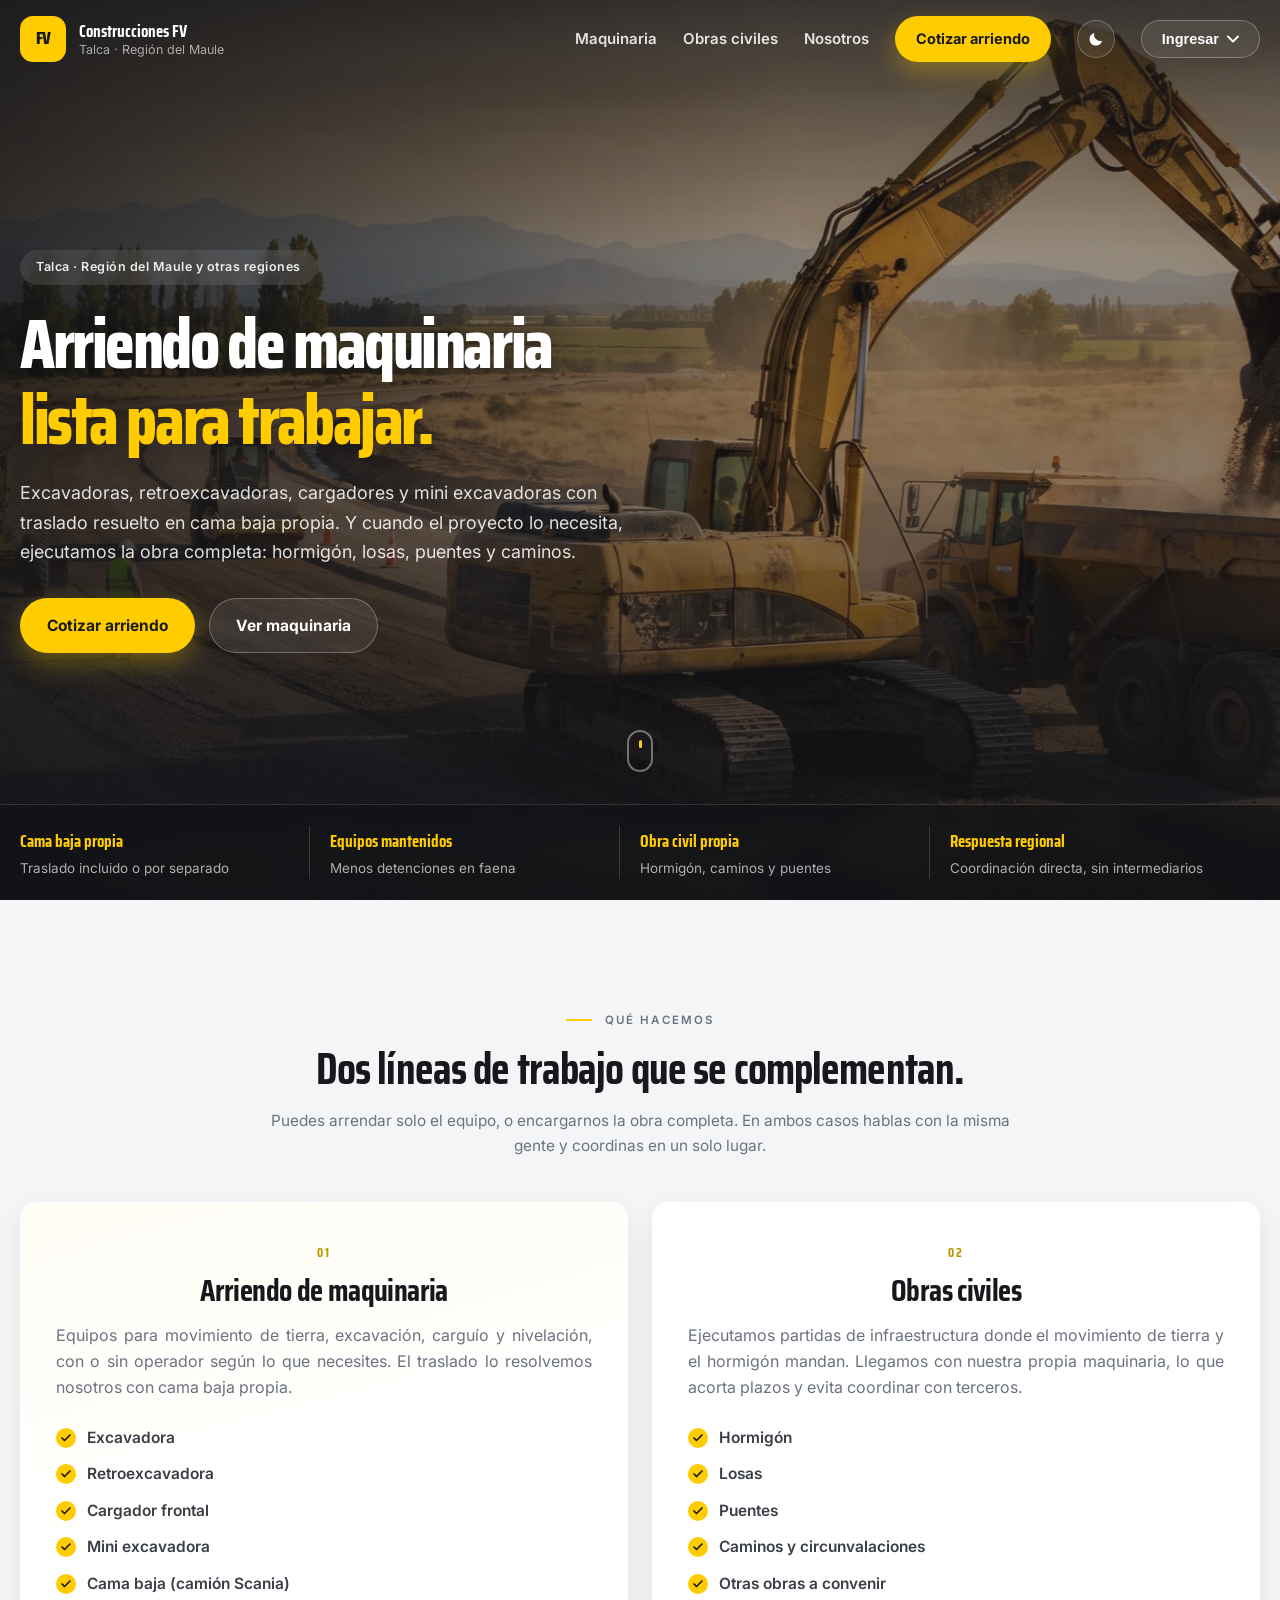
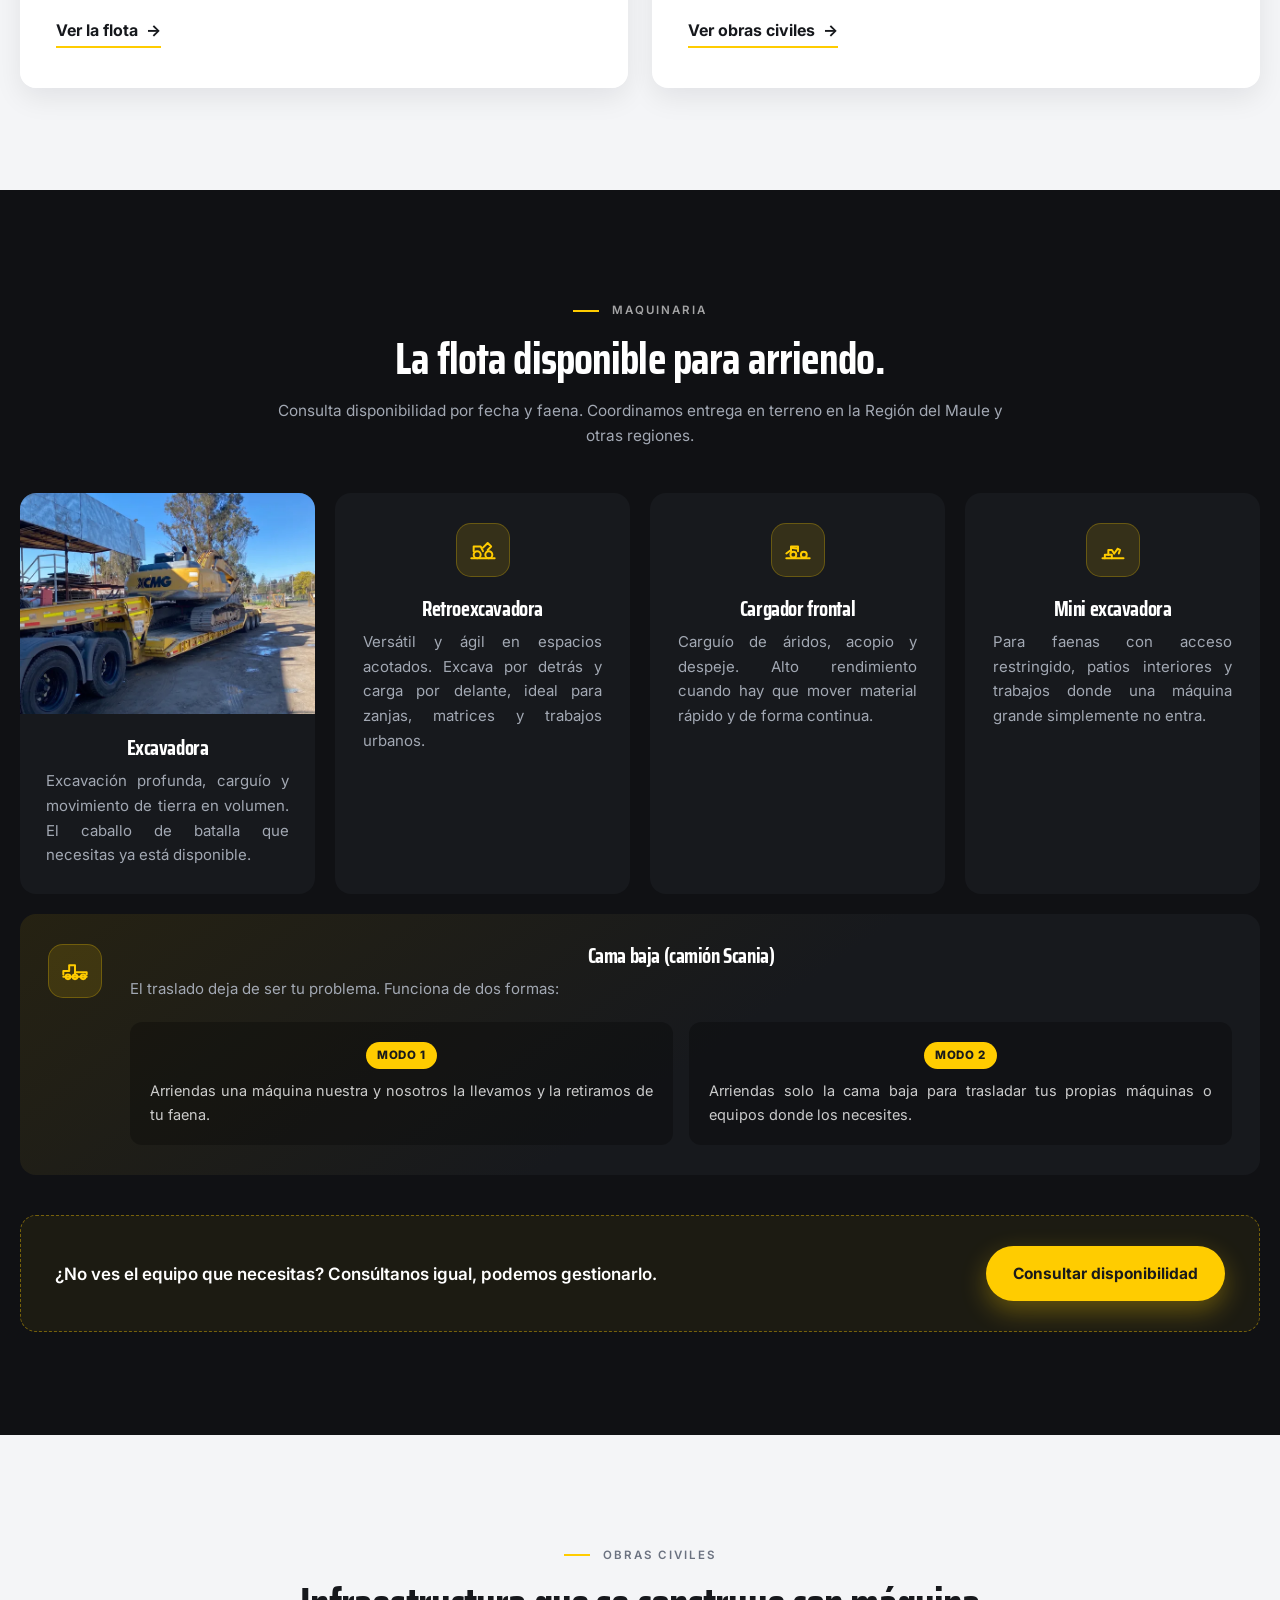
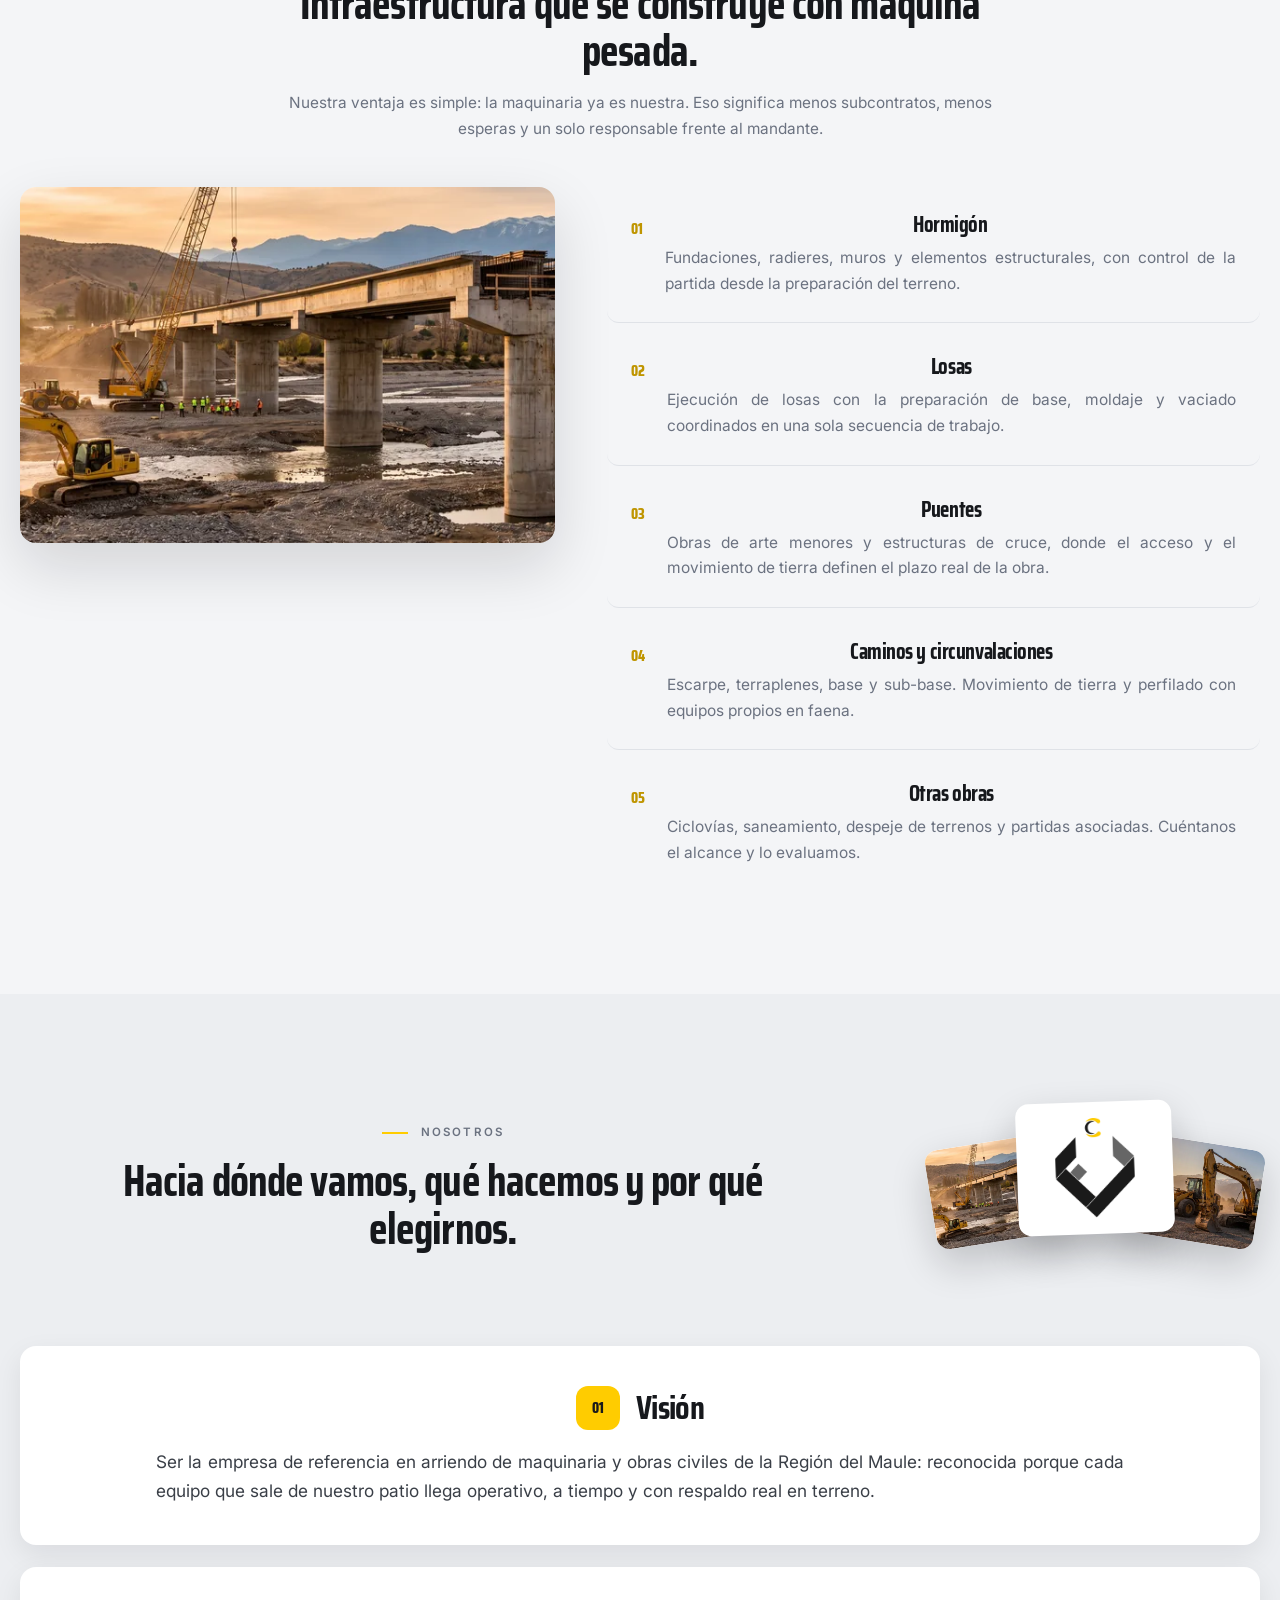
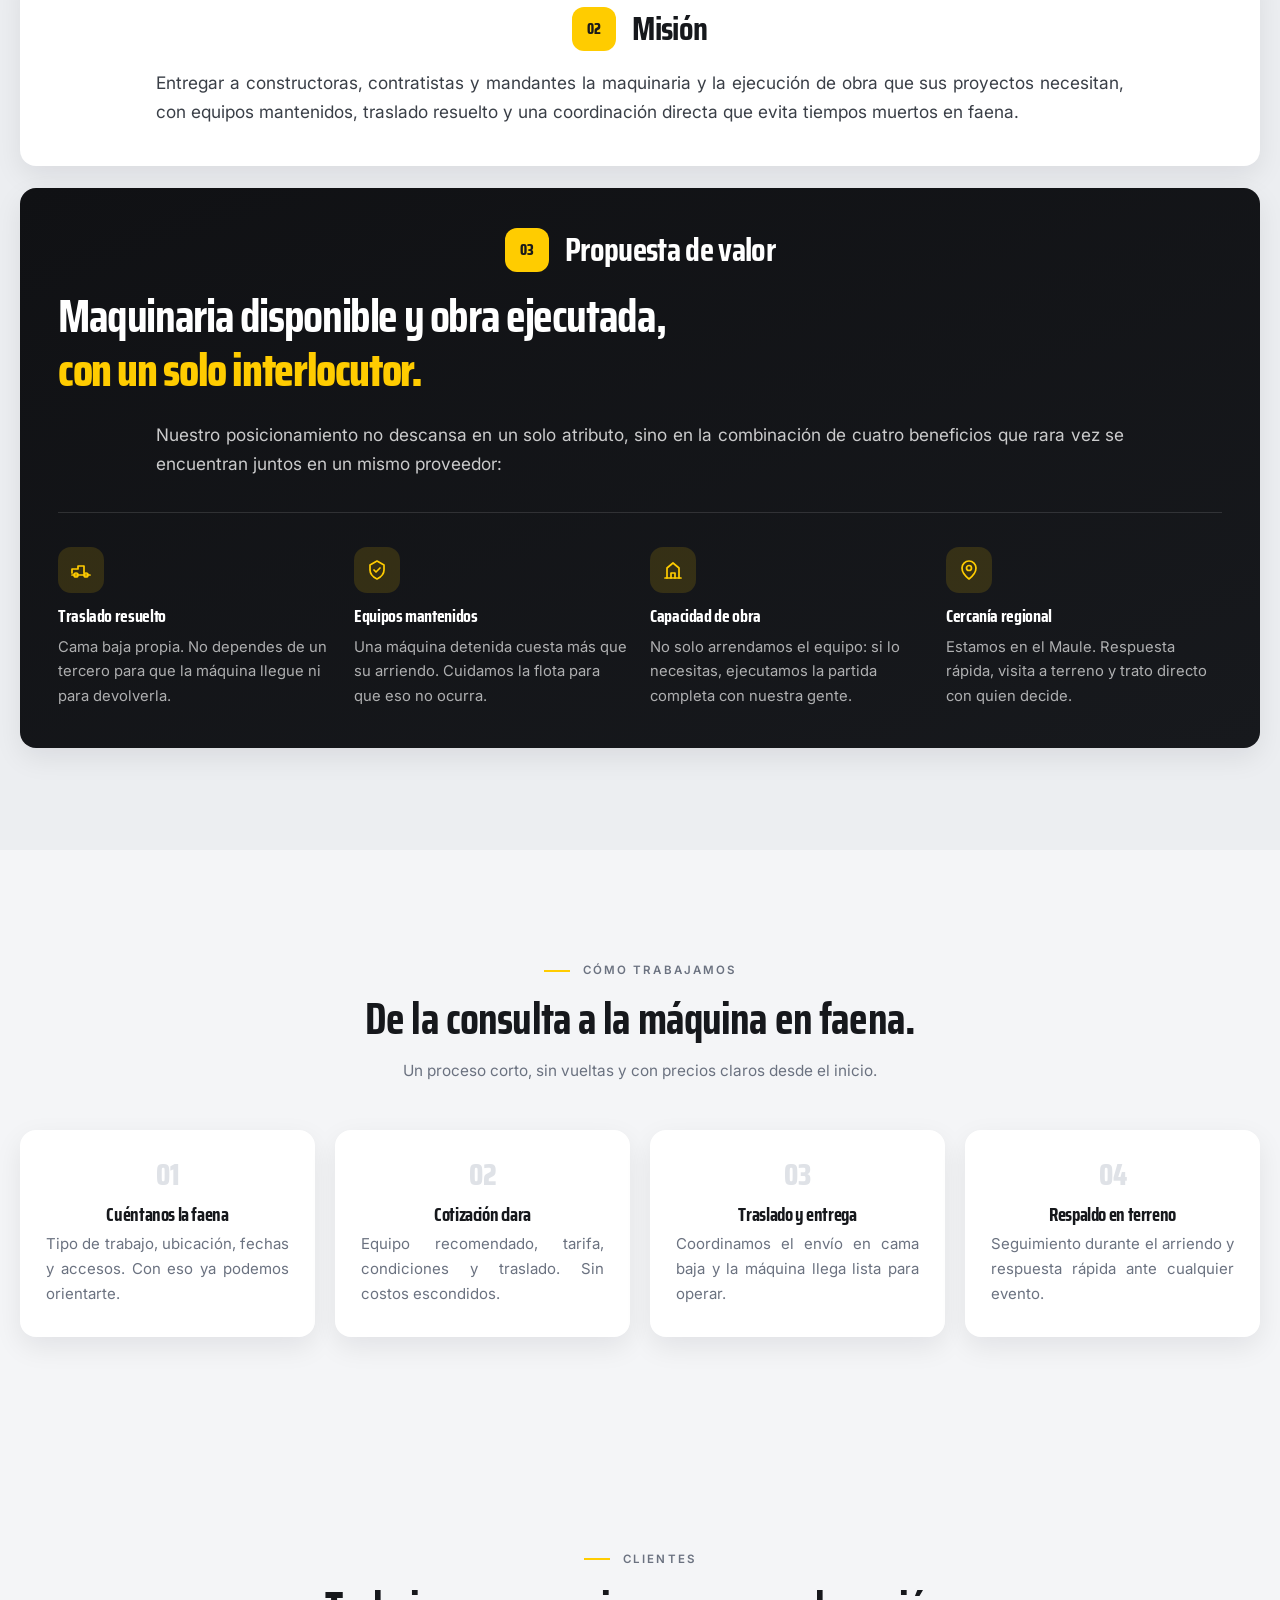
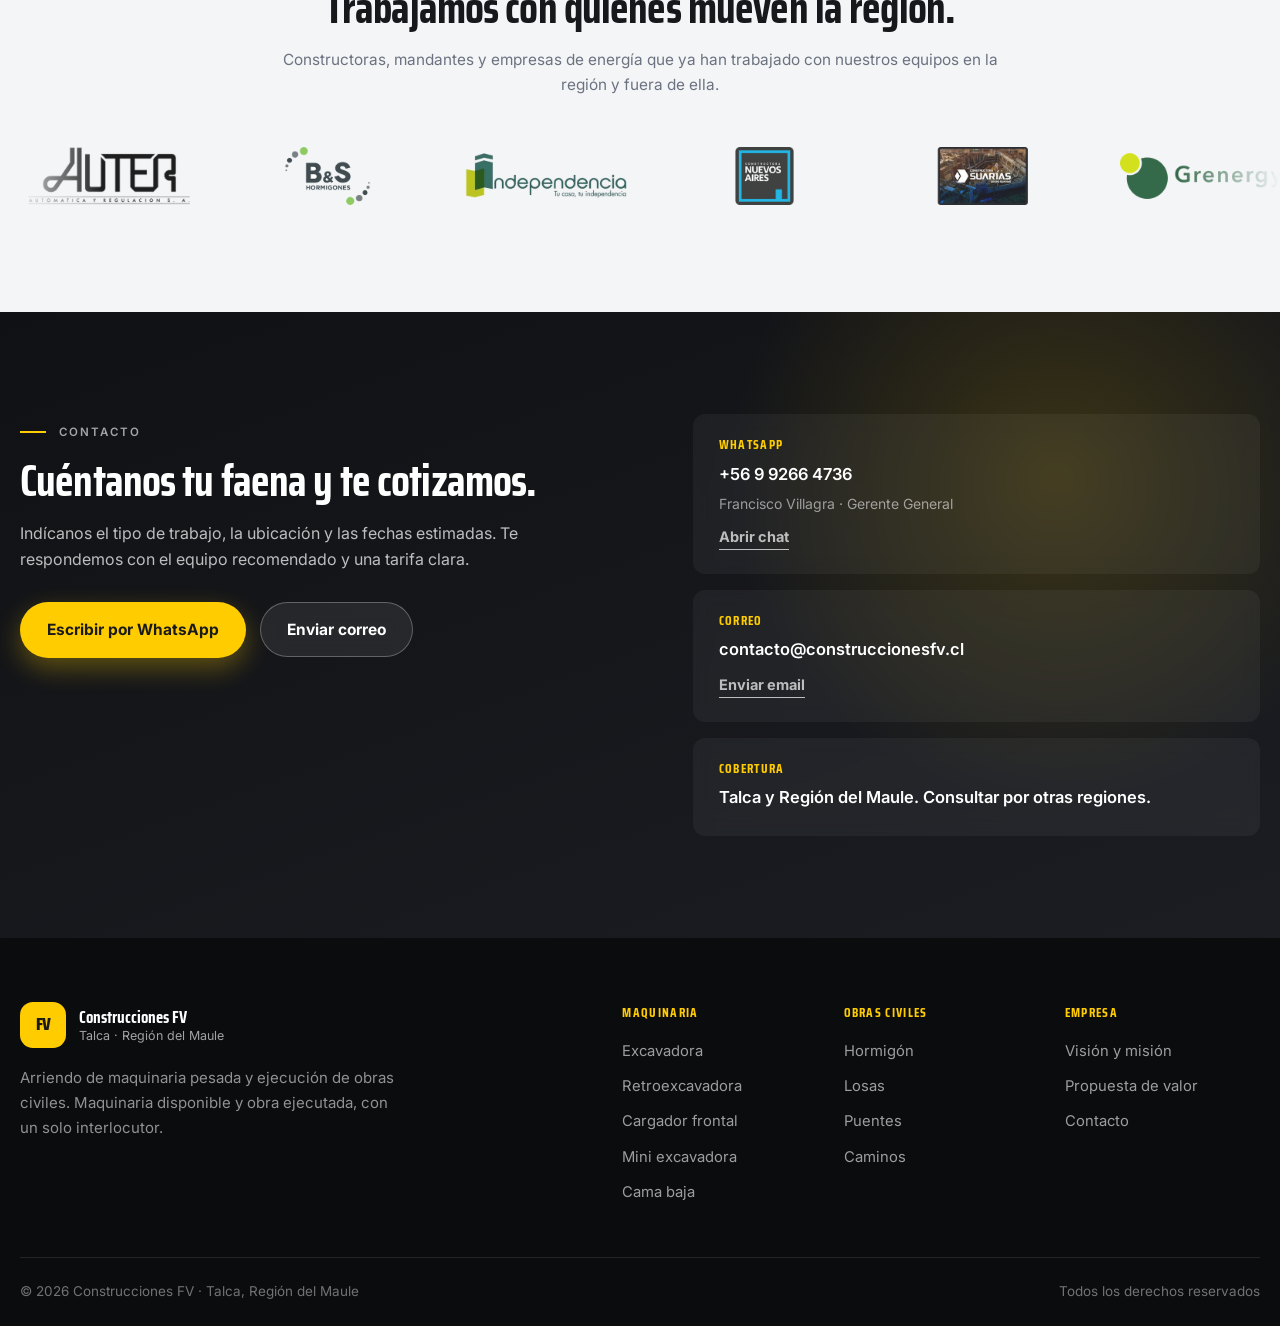
==== commit eaa57f45: "Retirar la galeria y ajustar la alineacion tipografica La galeria mostraba tres fotos de archivo baj" ====
--- a/index.html
+++ b/index.html
@@ -3,7 +3,7 @@
   <head>
     <meta charset="utf-8" />
     <meta name="viewport" content="width=device-width, initial-scale=1" />
-    <title>Construcciones FV | Arriendo de maquinaria y obras civiles — Talca, Región del Maule</title>
+    <title>Construcciones FV | Arriendo de maquinaria y obras civiles en Talca, Región del Maule</title>
     <meta
       name="description"
       content="Arriendo de excavadoras, retroexcavadoras, cargadores, mini excavadoras y cama baja en Talca y la Región del Maule. Además ejecutamos obras civiles: hormigón, losas, puentes y caminos."
@@ -71,7 +71,6 @@
           <a href="#flota">Maquinaria</a>
           <a href="#obras">Obras civiles</a>
           <a href="#identidad">Nosotros</a>
-          <a href="#galeria">Galería</a>
           <a href="#contacto" class="btn btn-primary btn-sm">Cotizar arriendo</a>
 
           <button
@@ -352,7 +351,7 @@
                 </svg>
               </div>
               <div class="fleet-wide-body">
-                <h3>Cama baja — camión Scania</h3>
+                <h3>Cama baja (camión Scania)</h3>
                 <p>
                   El traslado deja de ser tu problema. Funciona de dos formas:
                 </p>
@@ -639,76 +638,6 @@
         </div>
       </section>
 
-      <!-- ============ GALERÍA ============ -->
-      <section class="section section-dark" id="galeria">
-        <div class="container">
-          <div class="section-header" data-reveal>
-            <span class="eyebrow eyebrow-dark">Galería</span>
-            <h2>Maquinaria y obra en terreno.</h2>
-            <p>Reemplaza estas imágenes por fotografías reales de tus faenas y equipos.</p>
-          </div>
-
-          <div class="gallery-grid">
-            <figure class="gallery-item gallery-item--lg" data-reveal>
-              <picture>
-                <source
-                  type="image/webp"
-                  sizes="(max-width: 900px) 100vw, 66vw"
-                  srcset="assets/img/hero-camino-sm.webp 900w, assets/img/hero-camino-md.webp 1400w"
-                />
-                <img
-                  src="assets/img/hero-camino-md.jpg"
-                  sizes="(max-width: 900px) 100vw, 66vw"
-                  srcset="assets/img/hero-camino-sm.jpg 900w, assets/img/hero-camino-md.jpg 1400w"
-                  alt="Excavadora cargando un camión tolva durante la construcción de un camino"
-                  loading="lazy"
-                  decoding="async"
-                />
-              </picture>
-              <figcaption>Movimiento de tierra en construcción de camino</figcaption>
-            </figure>
-
-            <figure class="gallery-item" data-reveal>
-              <picture>
-                <source
-                  type="image/webp"
-                  sizes="(max-width: 900px) 100vw, 33vw"
-                  srcset="assets/img/flota-maquinaria-sm.webp 900w, assets/img/flota-maquinaria-md.webp 1400w"
-                />
-                <img
-                  src="assets/img/flota-maquinaria-md.jpg"
-                  sizes="(max-width: 900px) 100vw, 33vw"
-                  srcset="assets/img/flota-maquinaria-sm.jpg 900w, assets/img/flota-maquinaria-md.jpg 1400w"
-                  alt="Flota de maquinaria pesada disponible para arriendo"
-                  loading="lazy"
-                  decoding="async"
-                />
-              </picture>
-              <figcaption>Flota disponible para arriendo</figcaption>
-            </figure>
-
-            <figure class="gallery-item" data-reveal>
-              <picture>
-                <source
-                  type="image/webp"
-                  sizes="(max-width: 900px) 100vw, 33vw"
-                  srcset="assets/img/obra-puente-sm.webp 900w, assets/img/obra-puente-md.webp 1400w"
-                />
-                <img
-                  src="assets/img/obra-puente-md.jpg"
-                  sizes="(max-width: 900px) 100vw, 33vw"
-                  srcset="assets/img/obra-puente-sm.jpg 900w, assets/img/obra-puente-md.jpg 1400w"
-                  alt="Construcción de puente con grúa y excavadora en el lecho del río"
-                  loading="lazy"
-                  decoding="async"
-                />
-              </picture>
-              <figcaption>Obra civil: estructura de puente</figcaption>
-            </figure>
-          </div>
-        </div>
-      </section>
-
       <!-- ============ CLIENTES ============ -->
       <section class="section" id="clientes">
         <div class="container">
@@ -911,7 +840,6 @@
             <span class="footer-title">Empresa</span>
             <a href="#identidad">Visión y misión</a>
             <a href="#identidad">Propuesta de valor</a>
-            <a href="#galeria">Galería</a>
             <a href="#contacto">Contacto</a>
           </div>
         </div>
--- a/styles.css
+++ b/styles.css
@@ -1,5 +1,5 @@
 /* =========================================================
-   Construcciones FV — Sistema de diseño
+   Construcciones FV / Sistema de diseño
    Paleta tomada del logo: negro #1a1a1a, amarillo #ffcc00,
    dorado #bf9500, gris #666666.
    ========================================================= */
@@ -820,7 +820,7 @@
 }
 
 /* =========================================================
-   SERVICIOS — dos líneas de negocio
+   SERVICIOS / dos líneas de negocio
    ========================================================= */
 
 .split-grid {
@@ -1117,7 +1117,7 @@
 }
 
 /* =========================================================
-   IDENTIDAD — Visión / Misión / Propuesta de valor
+   IDENTIDAD / Visión, Misión y Propuesta de valor
    ========================================================= */
 
 .identity-stack {
@@ -1299,61 +1299,6 @@
 .process-step p {
   color: var(--muted);
   font-size: 15px;
-}
-
-/* =========================================================
-   GALERÍA
-   ========================================================= */
-
-.gallery-grid {
-  margin-top: 46px;
-  display: grid;
-  grid-template-columns: repeat(3, 1fr);
-  gap: 18px;
-}
-
-.gallery-item {
-  margin: 0;
-  border-radius: var(--radius-lg);
-  overflow: hidden;
-  position: relative;
-  background: var(--dark-2);
-}
-
-.gallery-item--lg {
-  grid-column: span 3;
-}
-
-.gallery-item picture,
-.gallery-item img {
-  width: 100%;
-  display: block;
-}
-
-.gallery-item img {
-  aspect-ratio: 16 / 9;
-  object-fit: cover;
-  transition: transform 0.8s var(--ease);
-}
-
-.gallery-item--lg img {
-  aspect-ratio: 21 / 9;
-}
-
-.gallery-item:hover img {
-  transform: scale(1.06);
-}
-
-.gallery-item figcaption {
-  position: absolute;
-  left: 0;
-  right: 0;
-  bottom: 0;
-  padding: 34px 22px 18px;
-  font-weight: 600;
-  font-size: 15px;
-  color: #fff;
-  background: linear-gradient(transparent, rgba(16, 17, 20, 0.9));
 }
 
 /* =========================================================
@@ -1743,14 +1688,6 @@
     display: none;
   }
 
-  .gallery-grid {
-    grid-template-columns: 1fr;
-  }
-
-  .gallery-item--lg {
-    grid-column: span 1;
-  }
-
   .fleet-card--wide {
     grid-template-columns: 1fr;
     gap: 20px;
@@ -1916,13 +1853,11 @@
   box-shadow: var(--ring-brand), var(--shadow);
 }
 
-.mode,
-.gallery-item {
+.mode {
   transition: transform 0.3s var(--ease), box-shadow 0.3s var(--ease);
 }
 
-.mode:hover,
-.gallery-item:hover {
+.mode:hover {
   box-shadow: var(--ring-dark);
 }
 
@@ -2074,7 +2009,7 @@
 }
 
 /* En oscuro los logos de tinta oscura se perderían contra el fondo. En vez de
-   invertirlos —que arruinaría los colores de marca— cada uno se apoya en una
+   invertirlos (arruinaría los colores de marca), cada uno se apoya en una
    placa clara, como las tarjetas de un dossier. */
 [data-theme="oscuro"] .logo-item:not(.logo-item--texto) {
   background: rgba(255, 255, 255, 0.93);
@@ -2255,3 +2190,83 @@
 .fleet-card--foto h3 {
   margin-top: 22px;
 }
+
+/* =========================================================
+   ALINEACIÓN TIPOGRÁFICA
+   Títulos al centro, prosa justificada.
+
+   La justificación en columnas angostas abre "ríos" de espacio entre
+   palabras. Por eso va siempre acompañada de `hyphens: auto`: el documento
+   declara lang="es", así que allí donde el navegador tenga el diccionario
+   parte las palabras y los espacios quedan más parejos. Ojo: Chrome de
+   escritorio no siempre lo trae, por eso las fichas de la flota (unos 290 px
+   de ancho) son las que más se estiran.
+   ========================================================= */
+
+.section-header {
+  margin-inline: auto;
+  text-align: center;
+}
+
+/* --- Prosa justificada dentro de las tarjetas --- */
+
+.split-card > p,
+.fleet-card p,
+.work-item p,
+.process-step p,
+.identity-text,
+.mode p {
+  text-align: justify;
+  hyphens: auto;
+}
+
+/* --- Títulos de tarjeta al centro --- */
+
+.split-card h3,
+.fleet-card h3,
+.work-item h3,
+.process-step h3 {
+  text-align: center;
+}
+
+/* Los rótulos que van sobre el título son `span`, es decir, en línea: no
+   heredan el centrado si antes no se vuelven bloque. */
+.split-index,
+.step-number {
+  display: block;
+  text-align: center;
+}
+
+/* El icono es una caja de ancho fijo: se centra con márgenes, no con texto. */
+.fleet-card .fleet-icon {
+  margin-inline: auto;
+}
+
+/* En la ficha ancha de la cama baja el icono ocupa su propia columna de la
+   grilla, a la izquierda del texto. Ahí no corresponde moverlo. */
+.fleet-card--wide .fleet-icon {
+  margin-inline: 0;
+}
+
+/* La línea amarilla del paso crecía desde el borde izquierdo. Con el título
+   al centro, ahora crece desde el centro hacia los dos lados. */
+.process-step::after {
+  left: 50%;
+  transform: translateX(-50%);
+}
+
+/* El número y el título forman una sola unidad: se centra la pareja completa
+   en vez de cada pieza por separado. */
+.identity-head {
+  justify-content: center;
+}
+
+.identity-text {
+  margin-inline: auto;
+}
+
+/* La ficha del modo de traslado: la etiqueta al centro y el párrafo
+   justificado por la regla de más arriba. */
+.mode {
+  text-align: center;
+}
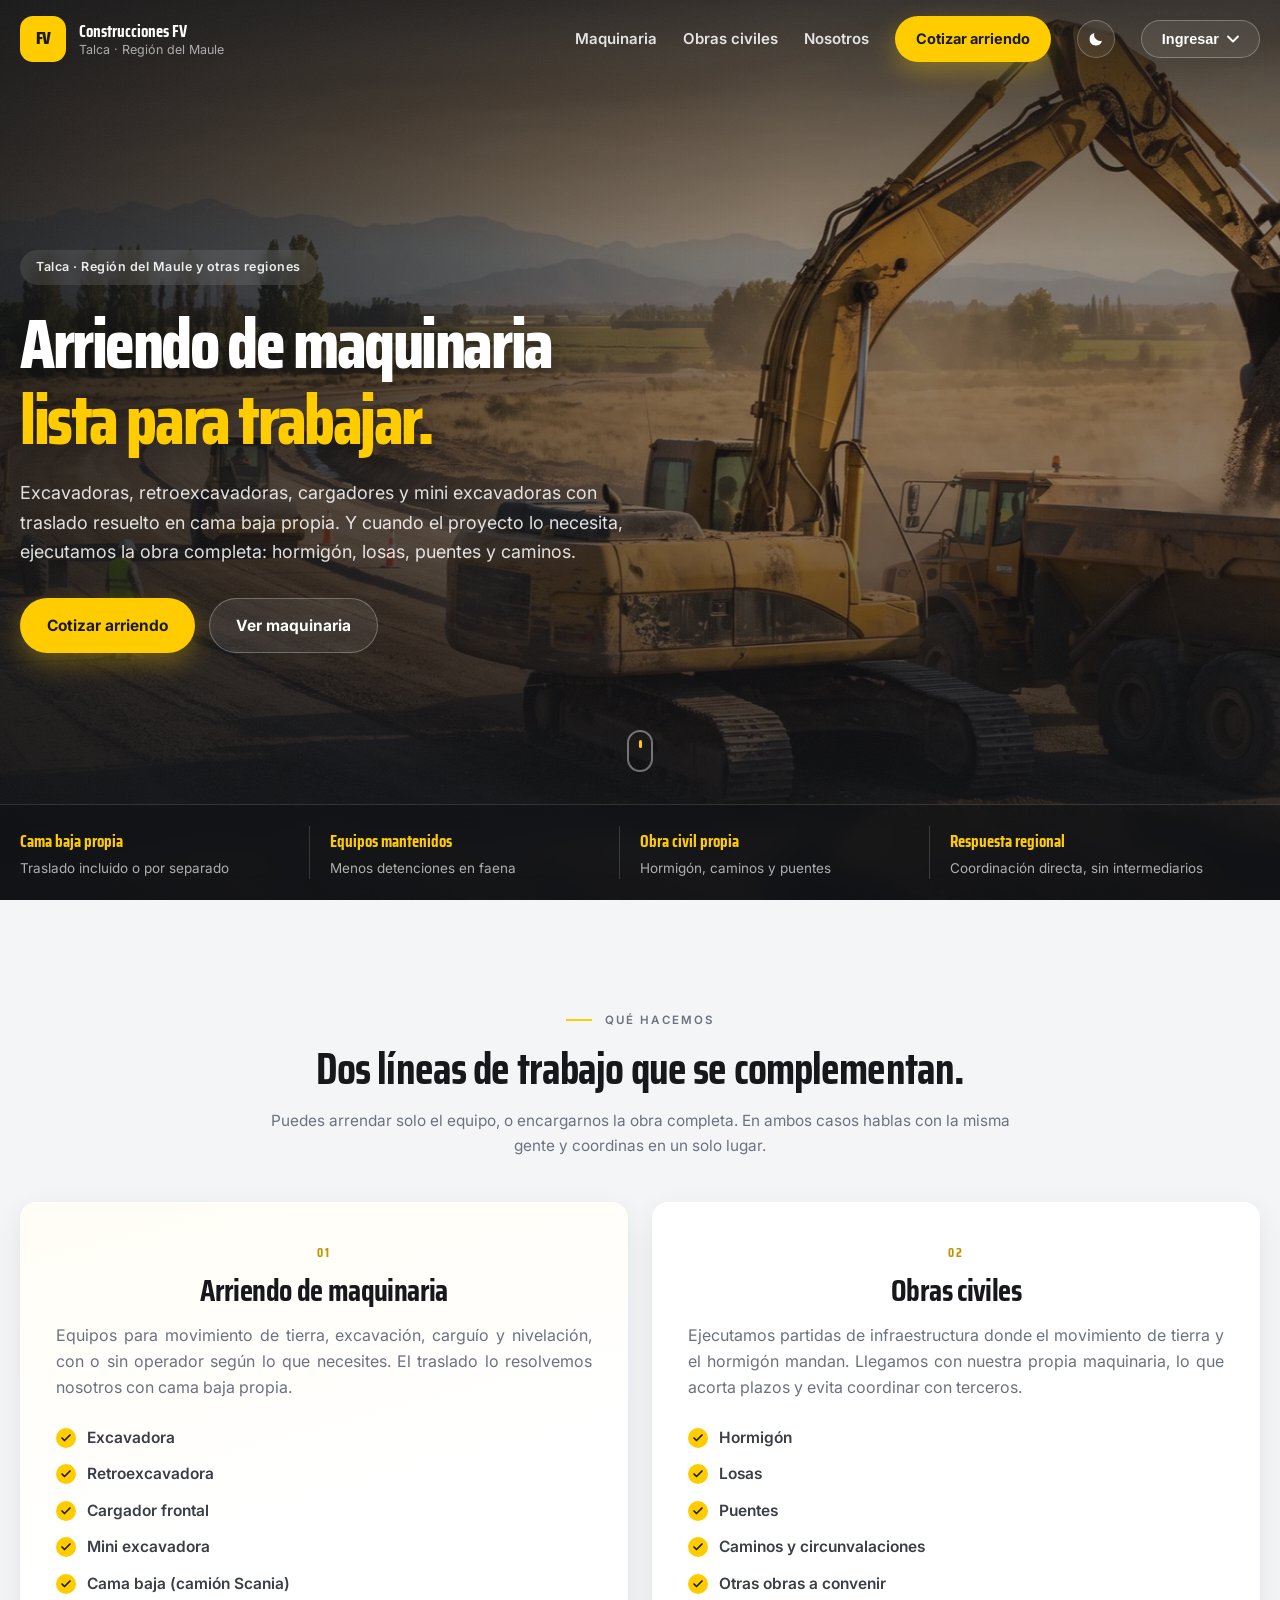
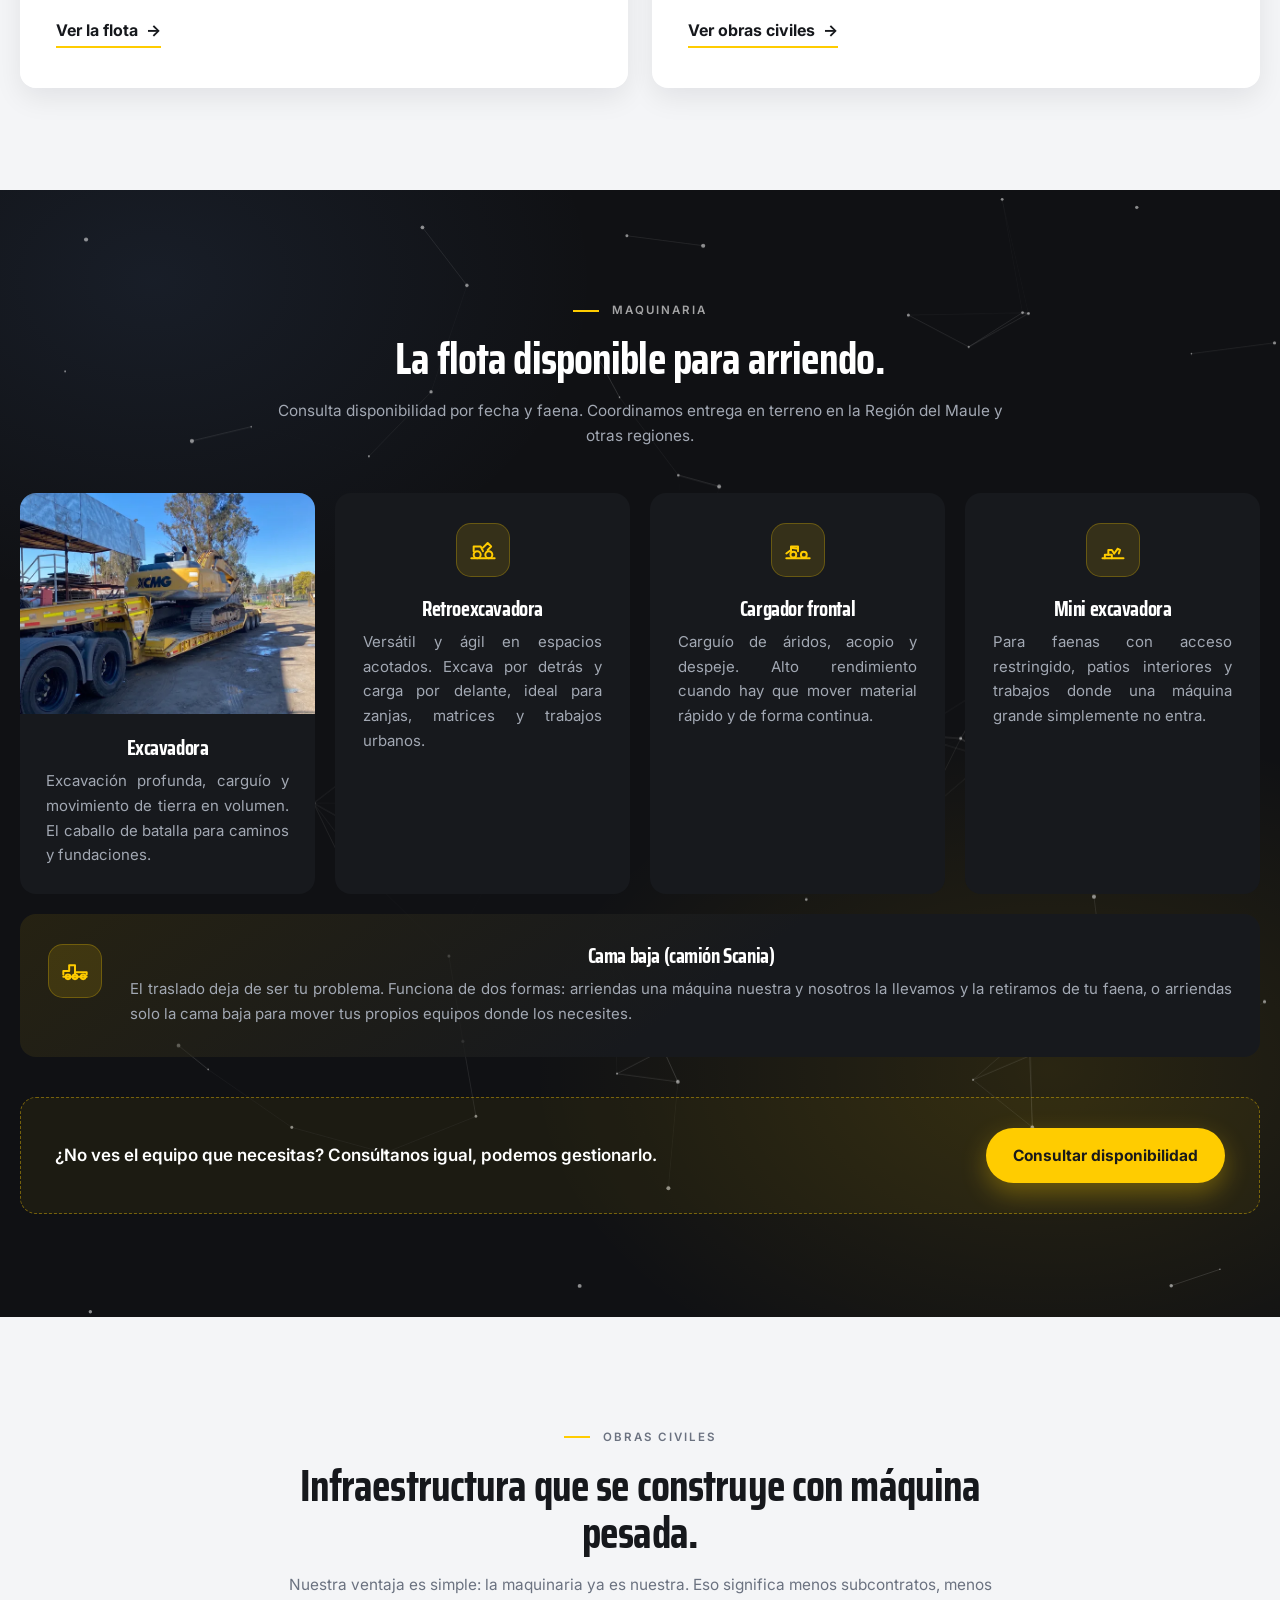
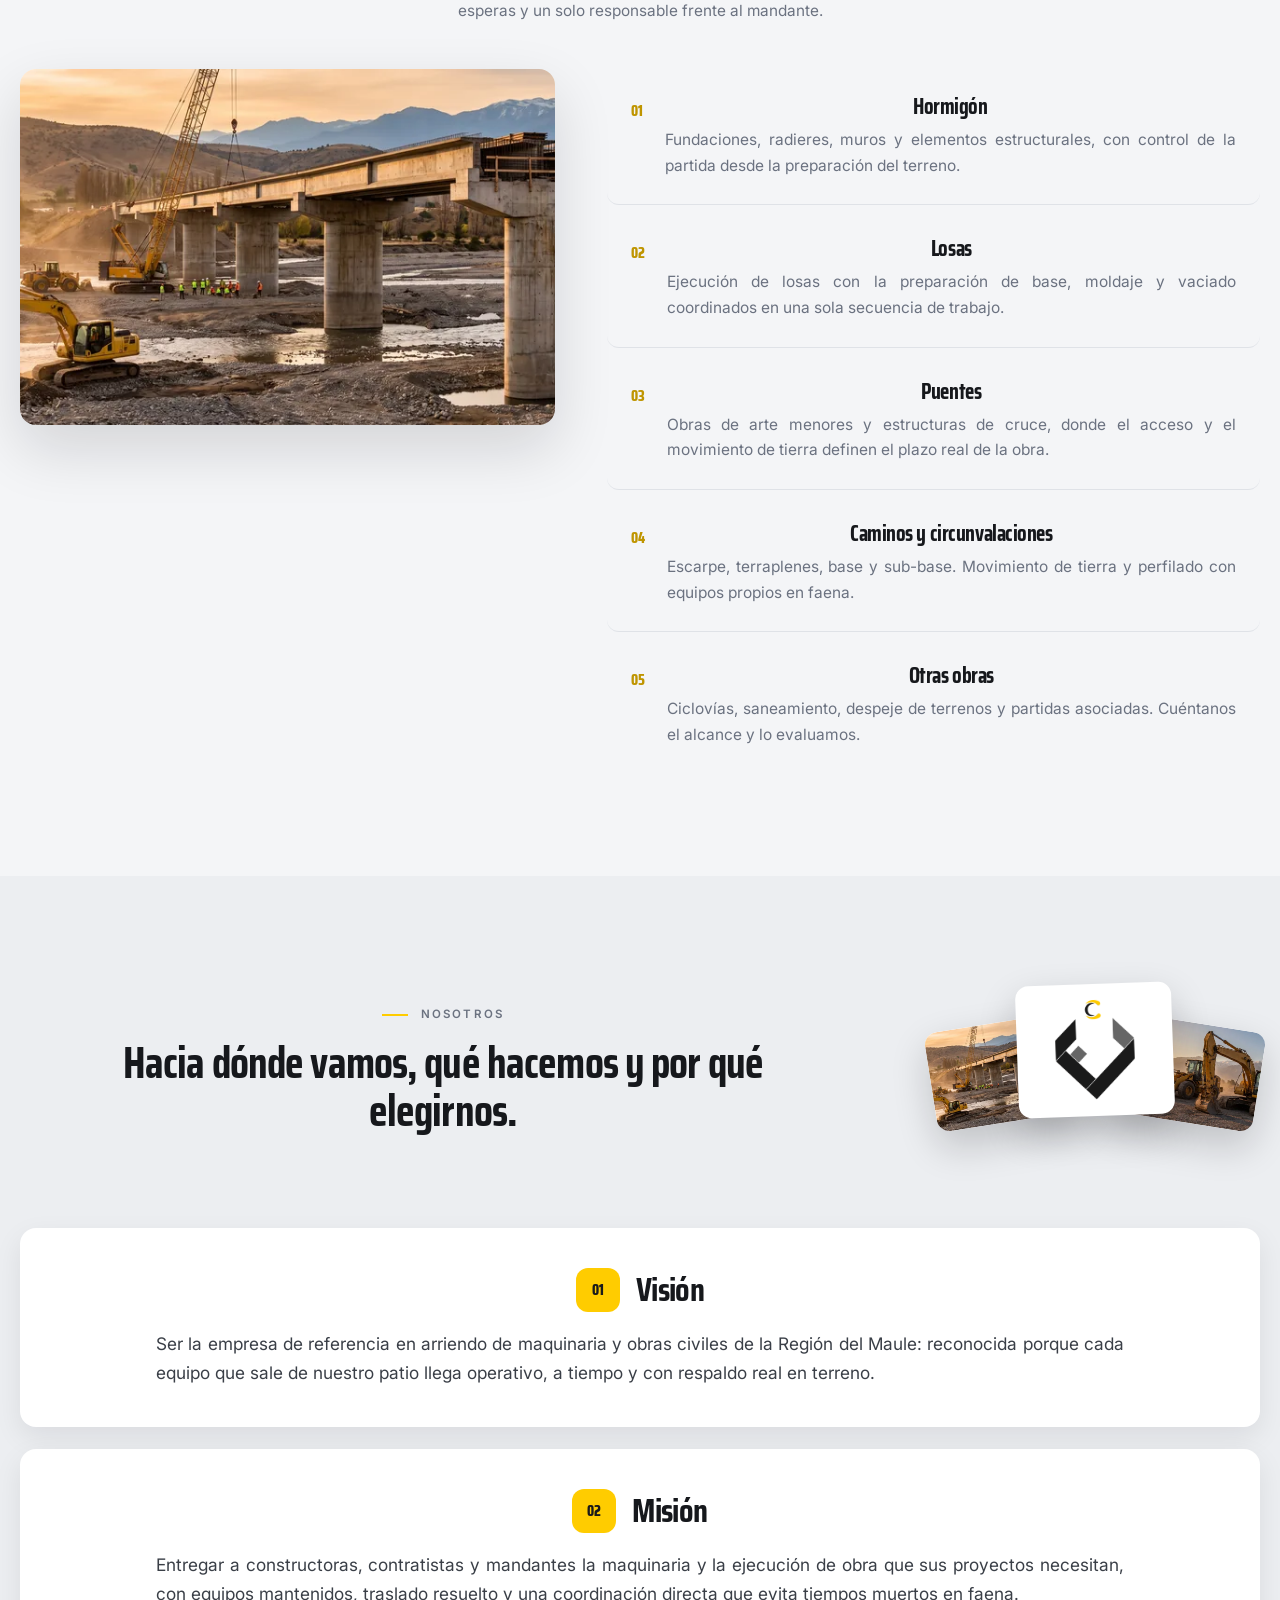
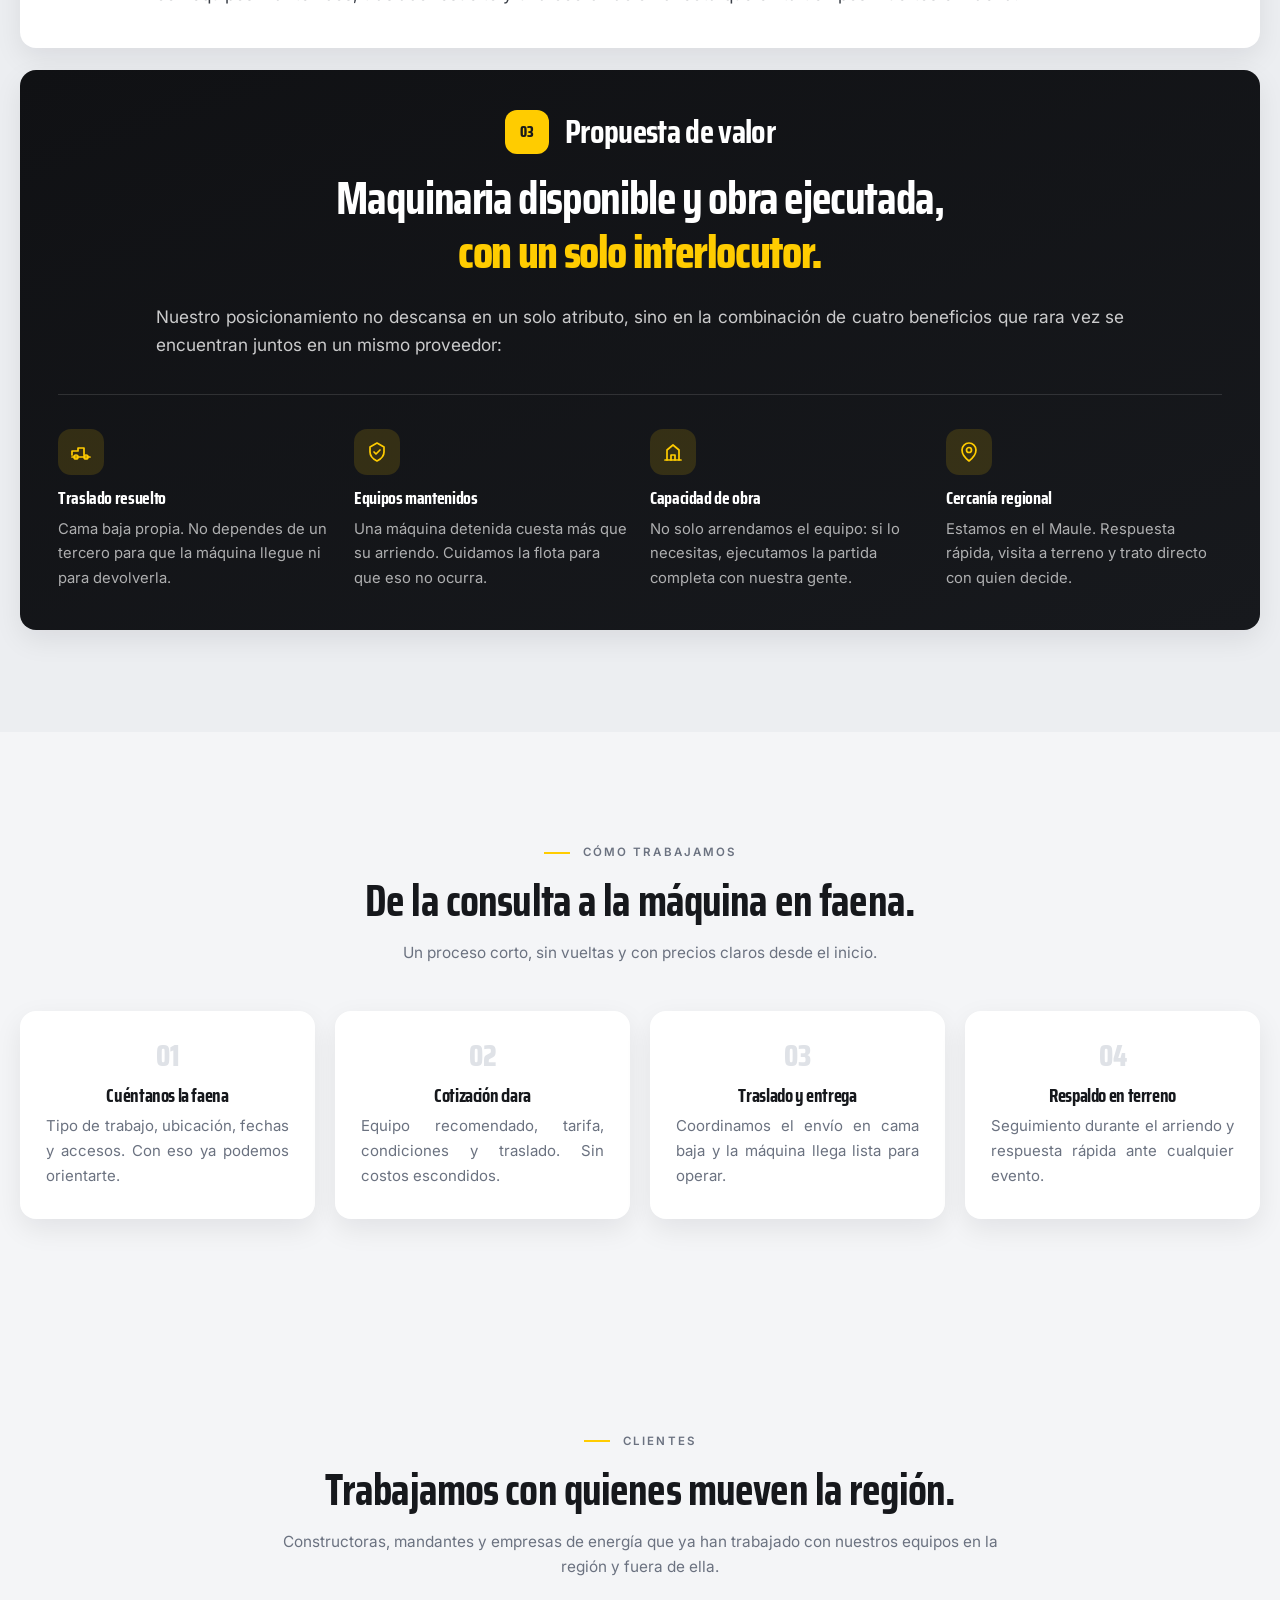
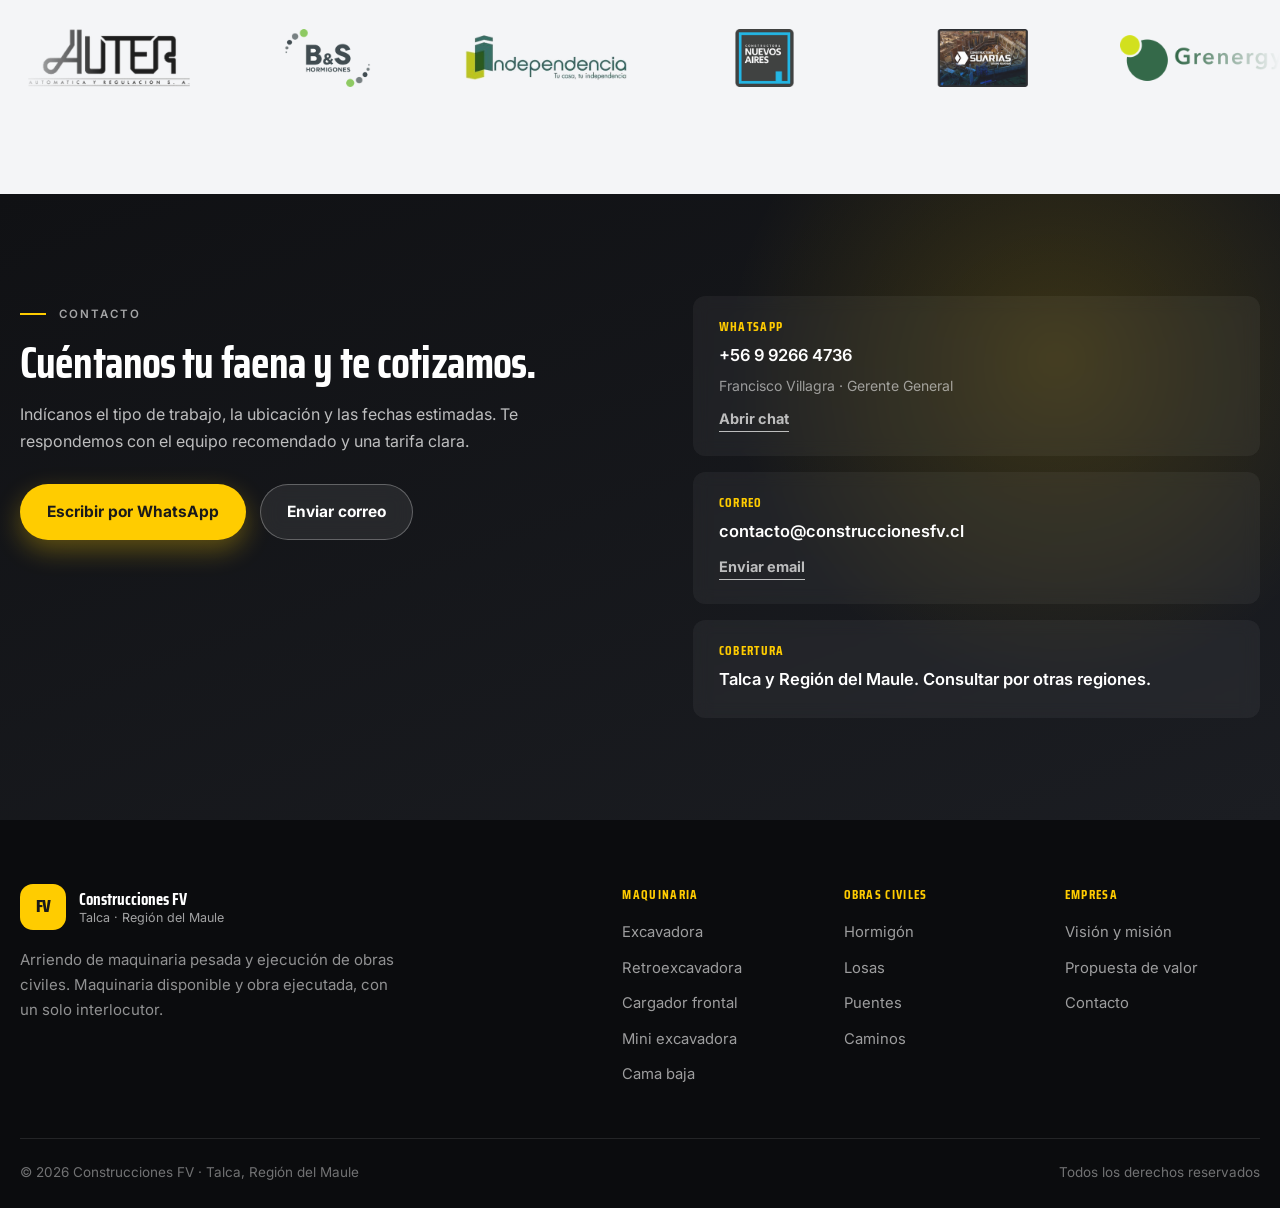
==== commit 81c51094: "Permitir dos fotos por equipo y administrar la cama baja desde el panel La tarjeta de la cama baja e" ====
--- a/index.html
+++ b/index.html
@@ -285,7 +285,11 @@
       </section>
 
       <!-- ============ FLOTA ============ -->
-      <section class="section section-dark" id="flota">
+      <section class="section section-dark section-constelacion" id="flota">
+        <!-- Trama de puntos. Es decorativa: si el script no corre o el visitante
+             pidió menos movimiento, la sección se ve igual, solo sin la trama. -->
+        <canvas class="constelacion" aria-hidden="true"></canvas>
+
         <div class="container">
           <div class="section-header" data-reveal>
             <span class="eyebrow eyebrow-dark">Maquinaria</span>
@@ -299,25 +303,26 @@
           <div class="fleet-grid">
           <!-- EQUIPOS:INICIO -->
           <article class="fleet-card fleet-card--foto" data-reveal>
-            <div class="fleet-foto">
-              <picture>
-                <source
-                  type="image/webp"
-                  sizes="(max-width: 900px) 100vw, 25vw"
-                  srcset="assets/img/equipos/procesados/excavadora-sm.webp 640w, assets/img/equipos/procesados/excavadora-md.webp 1000w"
-                />
-                <img
-                  src="assets/img/equipos/procesados/excavadora-sm.jpg"
-                  sizes="(max-width: 900px) 100vw, 25vw"
-                  srcset="assets/img/equipos/procesados/excavadora-sm.jpg 640w, assets/img/equipos/procesados/excavadora-md.jpg 1000w"
-                  alt="Excavadora"
-                  width="640" height="480" loading="lazy" decoding="async"
-                />
-              </picture>
+            <div class="fleet-fotos fleet-fotos--1">
+              <div class="fleet-foto">
+                <picture>
+                  <source
+                    type="image/webp"
+                    sizes="(max-width: 900px) 100vw, 25vw"
+                    srcset="assets/img/equipos/procesados/excavadora-1-sm.webp 640w, assets/img/equipos/procesados/excavadora-1-md.webp 1000w"
+                  />
+                  <img
+                    src="assets/img/equipos/procesados/excavadora-1-sm.jpg"
+                    sizes="(max-width: 900px) 100vw, 25vw"
+                    srcset="assets/img/equipos/procesados/excavadora-1-sm.jpg 640w, assets/img/equipos/procesados/excavadora-1-md.jpg 1000w"
+                    alt="Excavadora"
+                    width="640" height="480" loading="lazy" decoding="async"
+                  />
+                </picture>
+              </div>
             </div>
             <h3>Excavadora</h3>
-            <p>Excavación profunda, carguío y movimiento de tierra en volumen.
-El caballo de batalla que necesitas ya está disponible.</p>
+            <p>Excavación profunda, carguío y movimiento de tierra en volumen. El caballo de batalla para caminos y fundaciones.</p>
           </article>
 
           <article class="fleet-card" data-reveal>
@@ -337,42 +342,15 @@
             <h3>Mini excavadora</h3>
             <p>Para faenas con acceso restringido, patios interiores y trabajos donde una máquina grande simplemente no entra.</p>
           </article>
+
+          <article class="fleet-card fleet-card--wide" data-reveal>
+            <div class="fleet-icon"><svg viewBox="0 0 24 24" aria-hidden="true"><path d="M2 17h20" /><circle cx="6" cy="17" r="2" /><circle cx="12" cy="17" r="2" /><circle cx="19" cy="17" r="2" /><path d="M2 15v-3h5V7h5v8" /><path d="M12 13h10v2" /></svg></div>
+            <div class="fleet-wide-body">
+              <h3>Cama baja (camión Scania)</h3>
+              <p>El traslado deja de ser tu problema. Funciona de dos formas: arriendas una máquina nuestra y nosotros la llevamos y la retiramos de tu faena, o arriendas solo la cama baja para mover tus propios equipos donde los necesites.</p>
+            </div>
+          </article>
           <!-- EQUIPOS:FIN -->
-
-            <article class="fleet-card fleet-card--wide" data-reveal>
-              <div class="fleet-icon">
-                <svg viewBox="0 0 24 24" aria-hidden="true">
-                  <path d="M2 17h20" />
-                  <circle cx="6" cy="17" r="2" />
-                  <circle cx="12" cy="17" r="2" />
-                  <circle cx="19" cy="17" r="2" />
-                  <path d="M2 15v-3h5V7h5v8" />
-                  <path d="M12 13h10v2" />
-                </svg>
-              </div>
-              <div class="fleet-wide-body">
-                <h3>Cama baja (camión Scania)</h3>
-                <p>
-                  El traslado deja de ser tu problema. Funciona de dos formas:
-                </p>
-                <div class="mode-grid">
-                  <div class="mode">
-                    <span class="mode-tag">Modo 1</span>
-                    <p>
-                      Arriendas una máquina nuestra y nosotros la llevamos y la
-                      retiramos de tu faena.
-                    </p>
-                  </div>
-                  <div class="mode">
-                    <span class="mode-tag">Modo 2</span>
-                    <p>
-                      Arriendas solo la cama baja para trasladar tus propias máquinas
-                      o equipos donde los necesites.
-                    </p>
-                  </div>
-                </div>
-              </div>
-            </article>
           </div>
 
           <div class="fleet-cta" data-reveal>
--- a/styles.css
+++ b/styles.css
@@ -988,35 +988,53 @@
   margin-bottom: 0;
 }
 
-.mode-grid {
+/* ---------- Fotos de la ficha ----------
+   Un equipo admite hasta dos fotos. Con una se ve como siempre; con dos se
+   reparten la fila y la tarjeta pasa a ocupar el ancho completo, porque dos
+   fotos en una columna de un cuarto quedarian del tamano de una estampilla. */
+
+.fleet-fotos {
   display: grid;
-  grid-template-columns: repeat(auto-fit, minmax(240px, 1fr));
-  gap: 16px;
-  margin-top: 20px;
-}
-
-.mode {
-  background: rgba(0, 0, 0, 0.28);
-  border-radius: var(--radius-md);
-  padding: 18px 20px;
-}
-
-.mode-tag {
-  display: inline-flex;
-  padding: 4px 11px;
-  border-radius: 999px;
-  background: var(--brand);
-  color: #1a1a1a;
-  font-size: 11.5px;
-  font-weight: 800;
-  letter-spacing: 0.06em;
-  text-transform: uppercase;
-  margin-bottom: 10px;
-}
-
-.mode p {
-  color: rgba(255, 255, 255, 0.78);
-  font-size: 14.5px;
+  gap: 3px;
+}
+
+.fleet-fotos--2 {
+  grid-template-columns: 1fr 1fr;
+}
+
+/* En la tarjeta ancha las fotos van en una columna y el texto en la otra, asi
+   que dejan de tener proporcion fija: se estiran hasta igualar la altura del
+   texto, con un minimo para que nunca queden como una franja. */
+.fleet-card--wide.fleet-card--foto {
+  grid-template-columns: minmax(0, 1.05fr) minmax(0, 0.95fr);
+  gap: 0;
+  padding: 0;
+  align-items: stretch;
+}
+
+.fleet-card--wide.fleet-card--foto .fleet-foto {
+  aspect-ratio: auto;
+  height: 100%;
+  min-height: 268px;
+}
+
+.fleet-card--wide.fleet-card--foto .fleet-wide-body {
+  display: flex;
+  flex-direction: column;
+  justify-content: center;
+  padding: 34px clamp(26px, 3vw, 44px);
+}
+
+/* El texto de la tarjeta ancha ya vive en su propia caja con relleno; el
+   relleno lateral de las tarjetas con foto normales sobraria. */
+.fleet-card--wide.fleet-card--foto h3,
+.fleet-card--wide.fleet-card--foto p {
+  padding-inline: 0;
+}
+
+.fleet-card--wide.fleet-card--foto h3 {
+  margin-top: 0;
+  font-size: clamp(22px, 2.1vw, 28px);
 }
 
 .fleet-cta {
@@ -1181,6 +1199,7 @@
 }
 
 .identity-statement {
+  text-align: center;
   font-family: var(--font-display);
   font-size: clamp(26px, 3.6vw, 46px);
   font-weight: 700;
@@ -1693,6 +1712,18 @@
     gap: 20px;
   }
 
+  /* En una sola columna las fotos vuelven a su proporción fija: sin altura de
+     fila que igualar, estirarlas no tendría contra qué medirse. */
+  .fleet-card--wide.fleet-card--foto {
+    grid-template-columns: 1fr;
+  }
+
+  .fleet-card--wide.fleet-card--foto .fleet-foto {
+    aspect-ratio: 4 / 3;
+    height: auto;
+    min-height: 0;
+  }
+
   .footer-cols {
     grid-template-columns: repeat(2, 1fr);
   }
@@ -1851,14 +1882,6 @@
 .identity-card:hover {
   transform: translateY(-4px);
   box-shadow: var(--ring-brand), var(--shadow);
-}
-
-.mode {
-  transition: transform 0.3s var(--ease), box-shadow 0.3s var(--ease);
-}
-
-.mode:hover {
-  box-shadow: var(--ring-dark);
 }
 
 /* La píldora del hero también llevaba borde y fondo de color. Se deja como
@@ -2195,12 +2218,10 @@
    ALINEACIÓN TIPOGRÁFICA
    Títulos al centro, prosa justificada.
 
-   La justificación en columnas angostas abre "ríos" de espacio entre
-   palabras. Por eso va siempre acompañada de `hyphens: auto`: el documento
-   declara lang="es", así que allí donde el navegador tenga el diccionario
-   parte las palabras y los espacios quedan más parejos. Ojo: Chrome de
-   escritorio no siempre lo trae, por eso las fichas de la flota (unos 290 px
-   de ancho) son las que más se estiran.
+   Sin separación silábica a propósito: partir palabras al final de la línea
+   deja guiones sueltos que se leen como un error de la página. El precio es
+   que en las columnas más angostas (las fichas de la flota, unos 290 px) los
+   espacios entre palabras quedan algo más abiertos.
    ========================================================= */
 
 .section-header {
@@ -2214,10 +2235,8 @@
 .fleet-card p,
 .work-item p,
 .process-step p,
-.identity-text,
-.mode p {
+.identity-text {
   text-align: justify;
-  hyphens: auto;
 }
 
 /* --- Títulos de tarjeta al centro --- */
@@ -2265,8 +2284,51 @@
   margin-inline: auto;
 }
 
-/* La ficha del modo de traslado: la etiqueta al centro y el párrafo
-   justificado por la regla de más arriba. */
-.mode {
-  text-align: center;
-}
+/* =========================================================
+   CONSTELACIÓN DE FONDO
+   La misma trama de puntos y líneas que recibe al usuario en el login del
+   ERP. Se repite acá a propósito: es el rasgo que hace que el sitio público
+   y el sistema interno se lean como la misma casa.
+
+   Va en un <canvas> y no en una imagen porque tiene que cubrir cualquier
+   alto de sección sin repetirse ni deformarse, y así pesa cero bytes de
+   descarga. Es puramente decorativa: si el script no llega a correr, la
+   sección se ve como antes.
+   ========================================================= */
+
+.section-constelacion {
+  position: relative;
+  overflow: hidden;
+  isolation: isolate;
+}
+
+.constelacion {
+  position: absolute;
+  inset: 0;
+  z-index: -1;
+  width: 100%;
+  height: 100%;
+  display: block;
+  pointer-events: none;
+  /* Entra con una transición para que la trama no aparezca de golpe cuando
+     el script termina de medir la sección. */
+  opacity: 0;
+  transition: opacity 1.4s var(--ease);
+}
+
+.constelacion.lista {
+  opacity: 1;
+}
+
+/* Dos halos muy tenues que le dan profundidad a la trama y evitan que el
+   fondo se lea como un negro plano. El amarillo es el de la marca. */
+.section-constelacion::before {
+  content: "";
+  position: absolute;
+  inset: 0;
+  z-index: -1;
+  pointer-events: none;
+  background:
+    radial-gradient(58% 44% at 82% 78%, rgba(255, 204, 0, 0.11), transparent 70%),
+    radial-gradient(48% 40% at 12% 8%, rgba(96, 141, 214, 0.1), transparent 72%);
+}
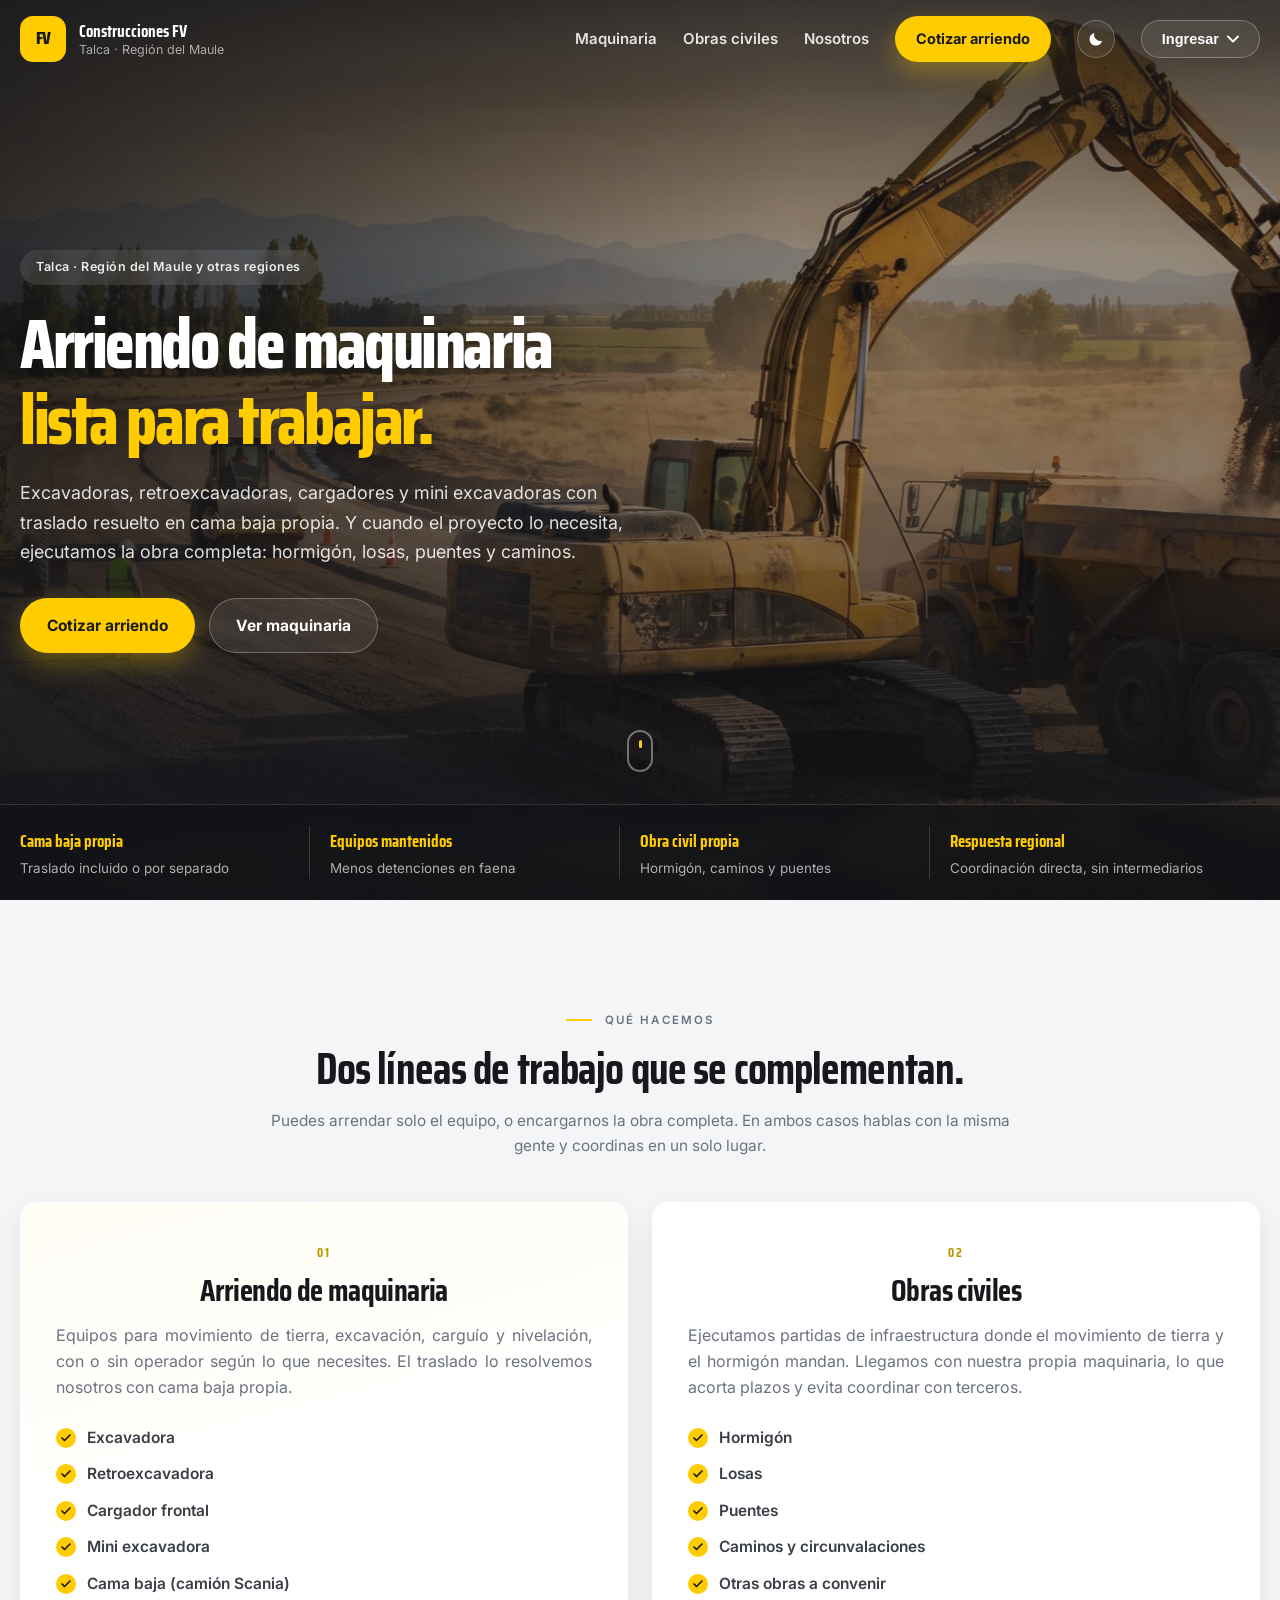
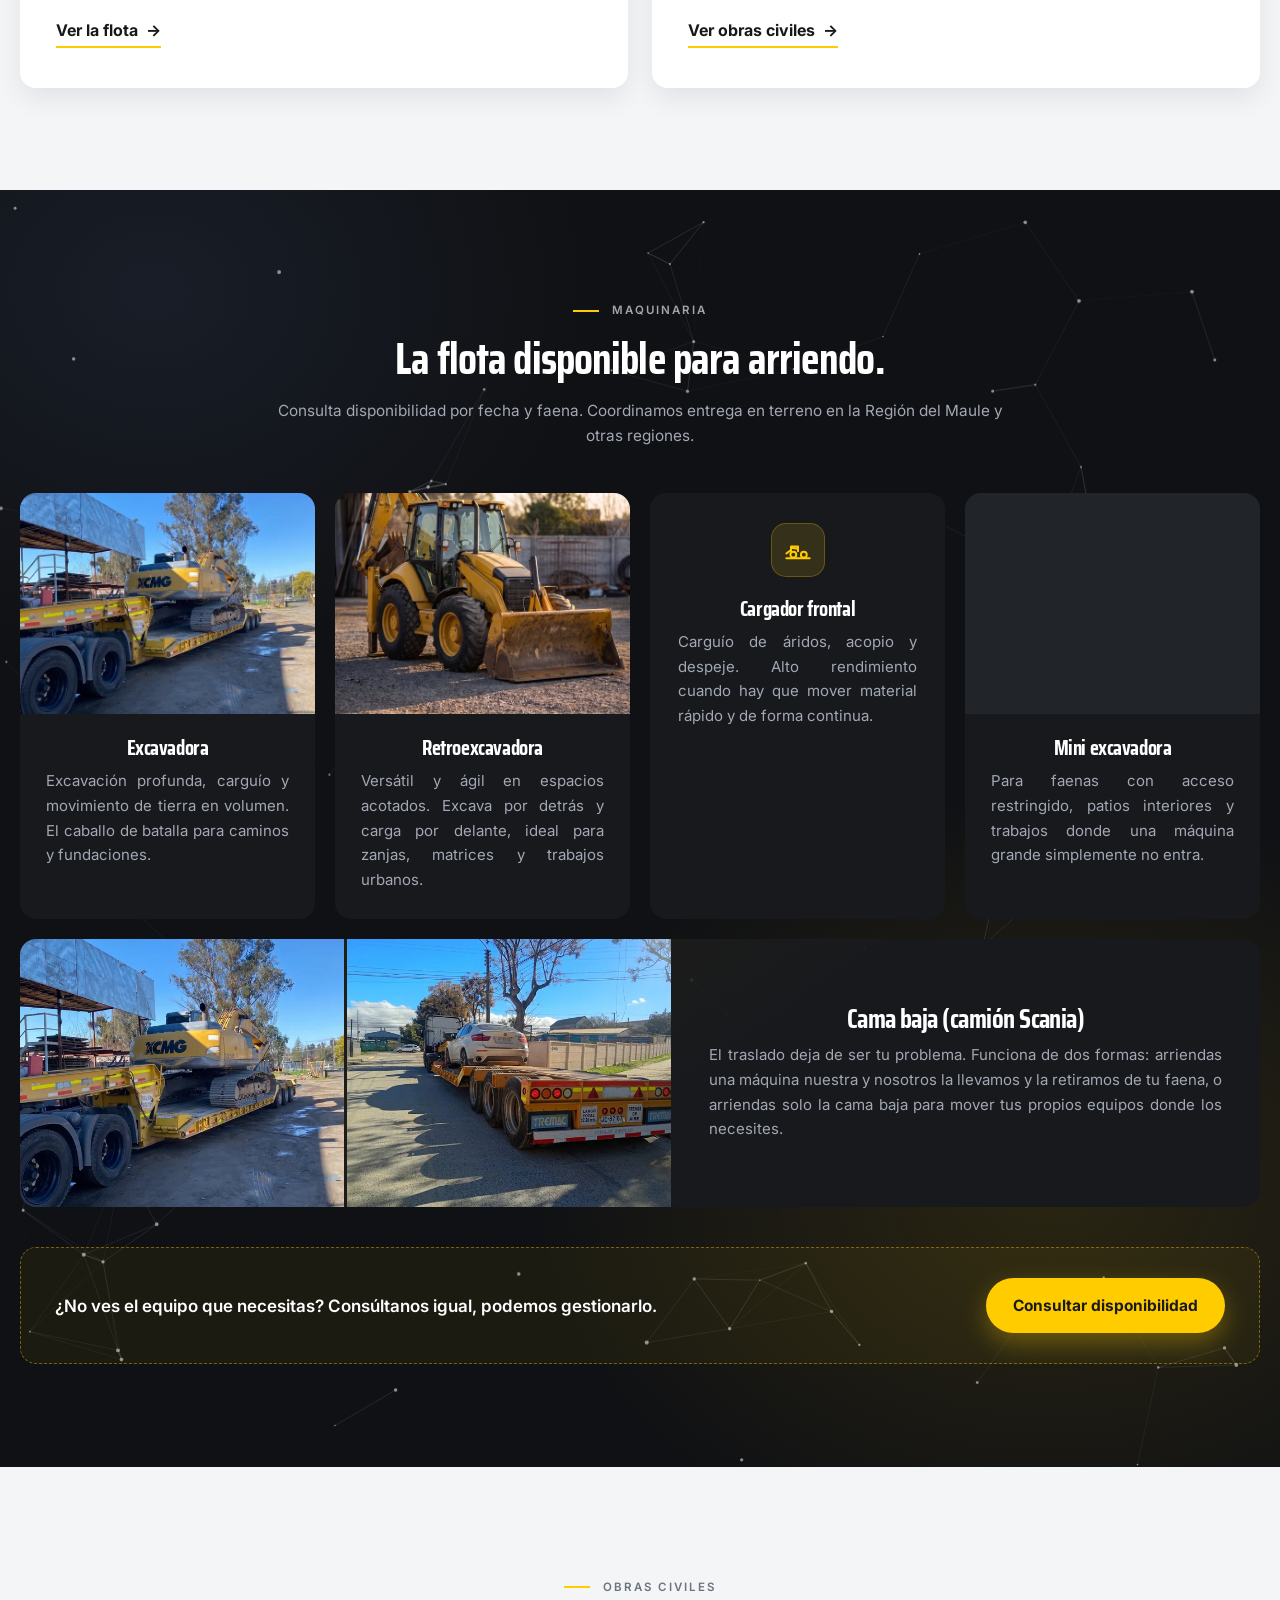
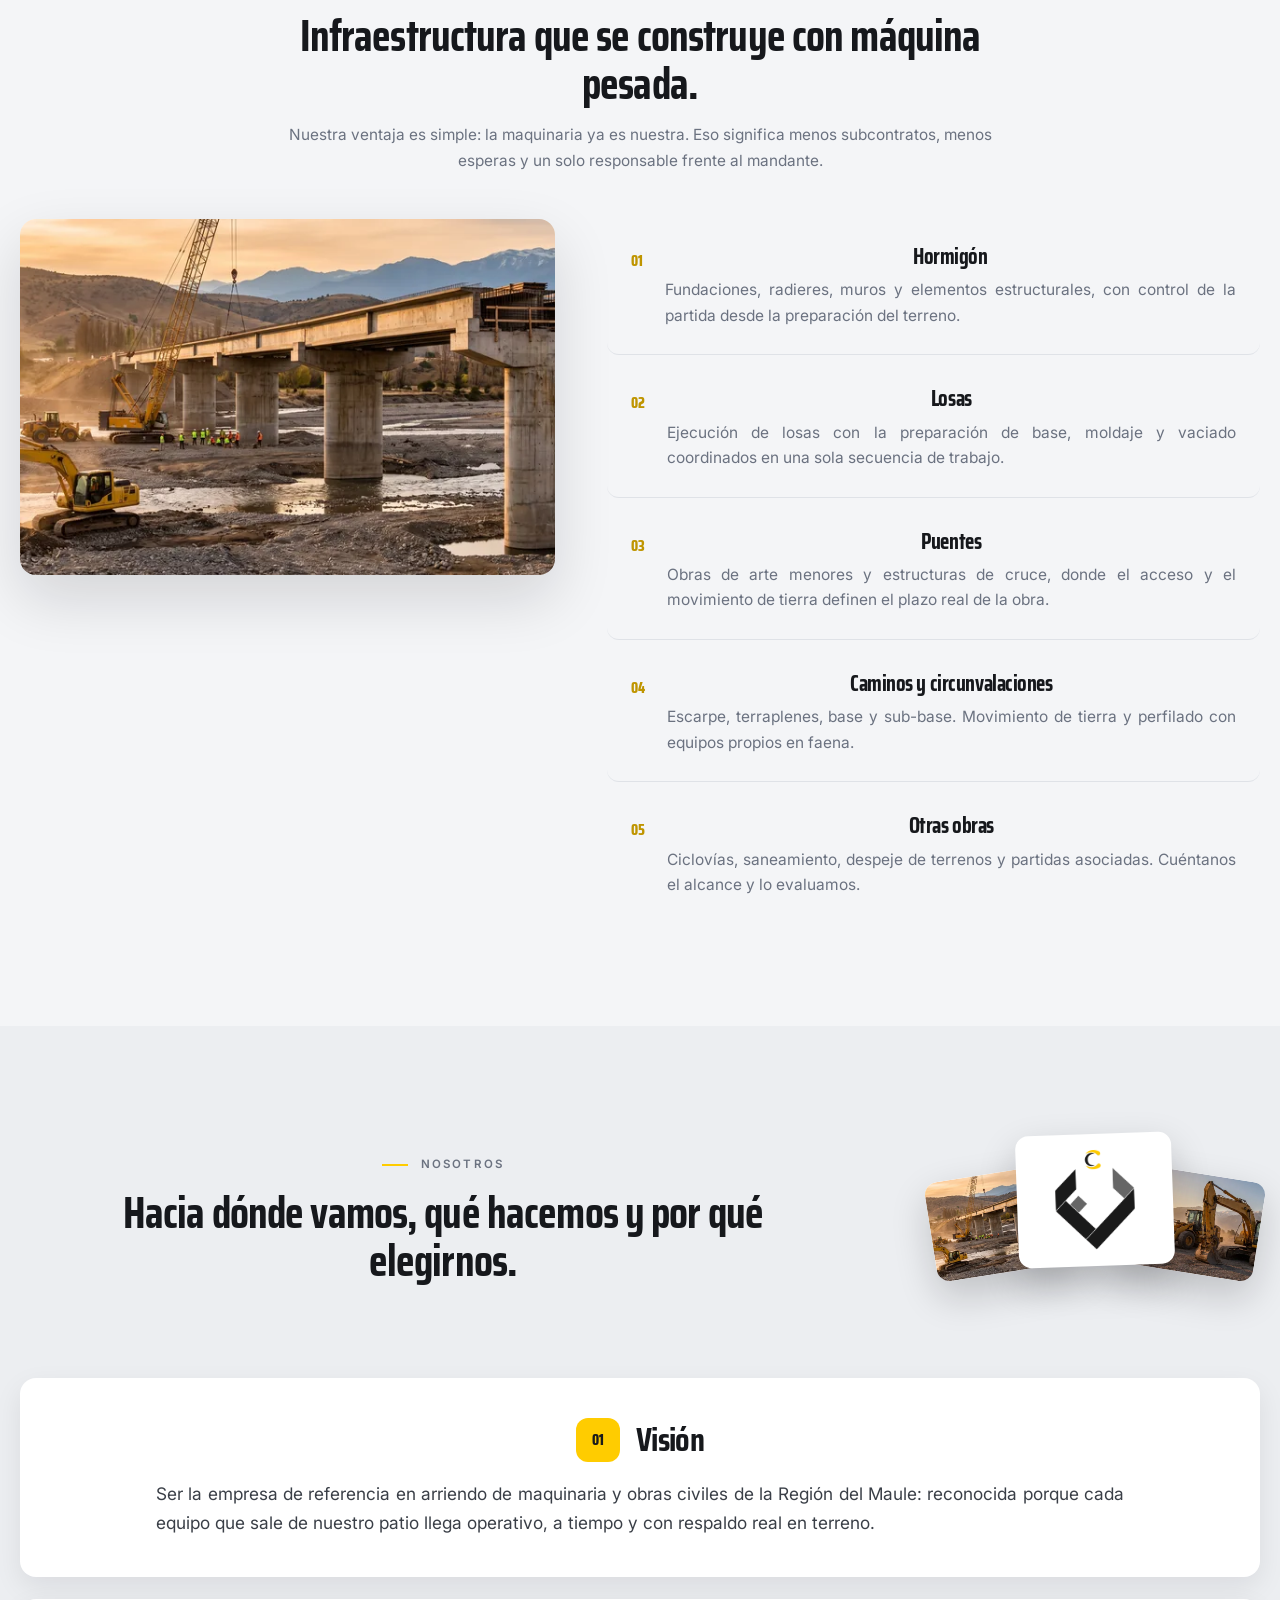
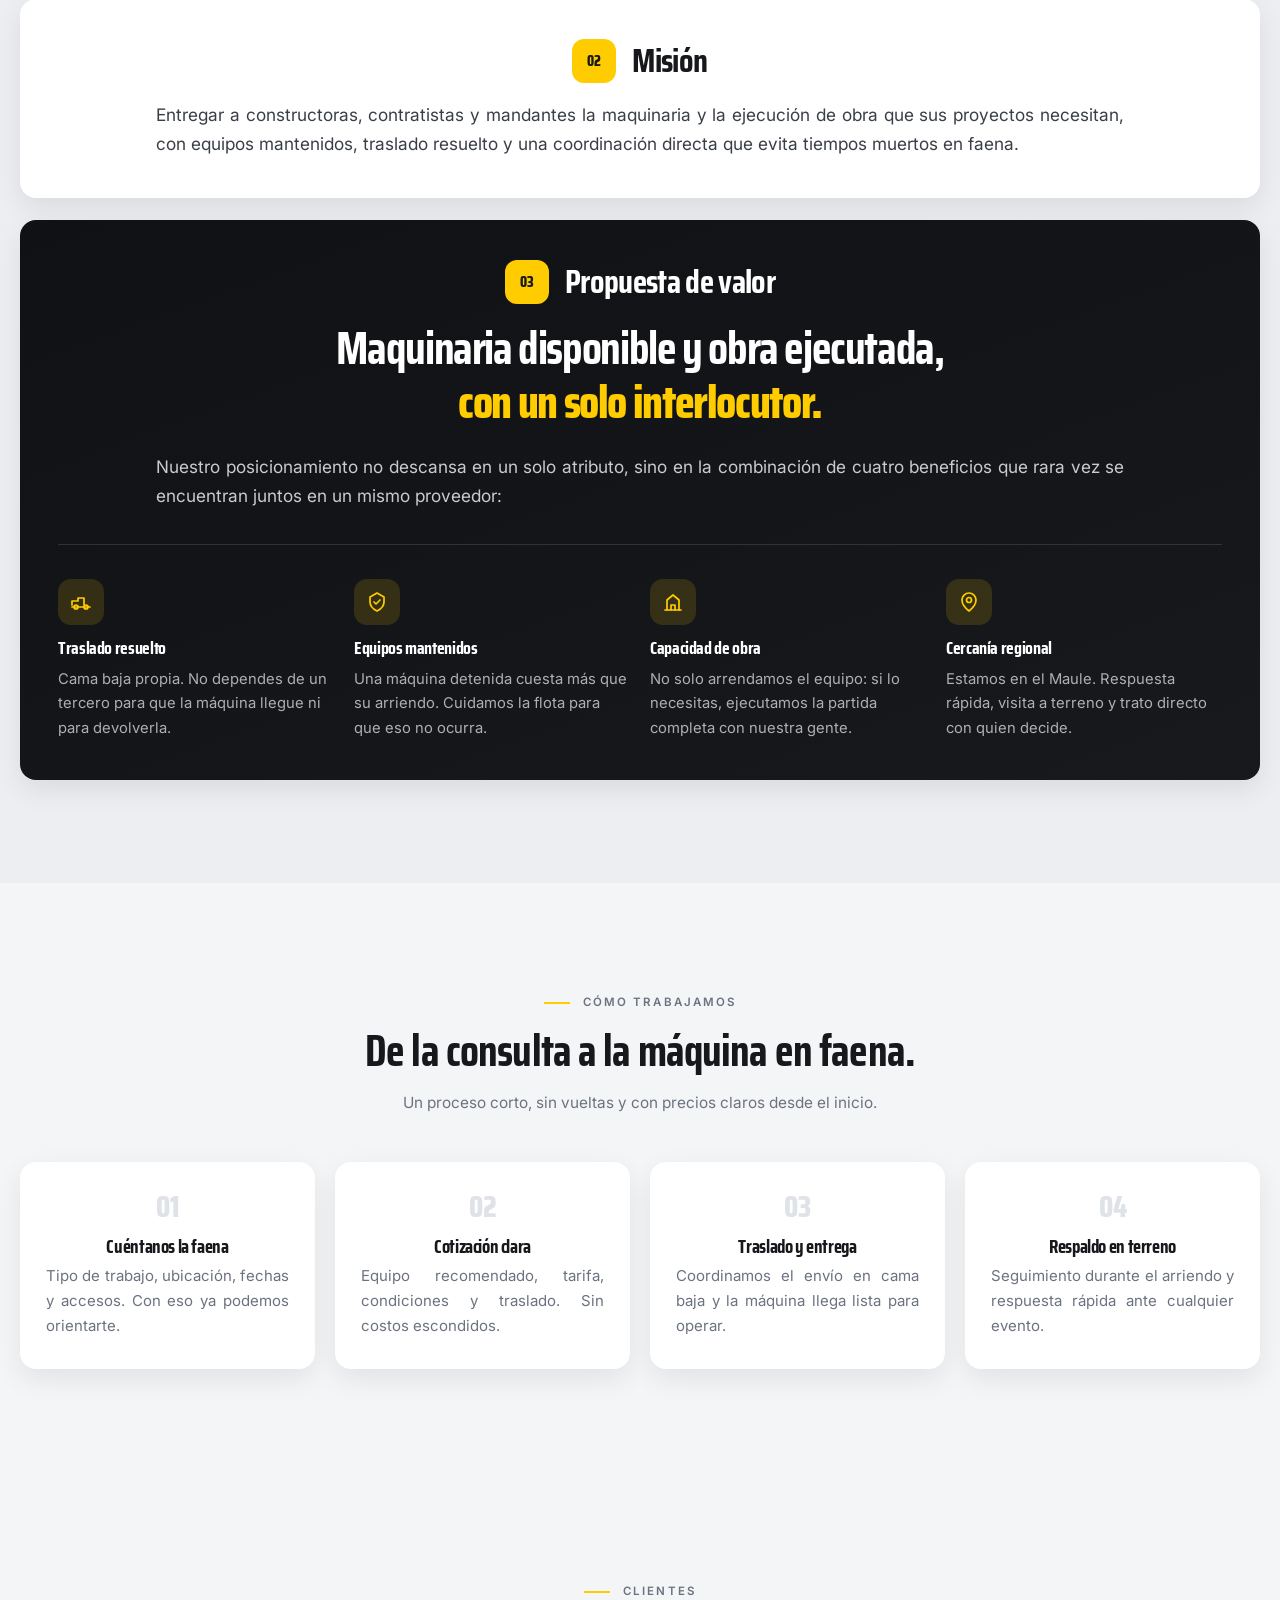
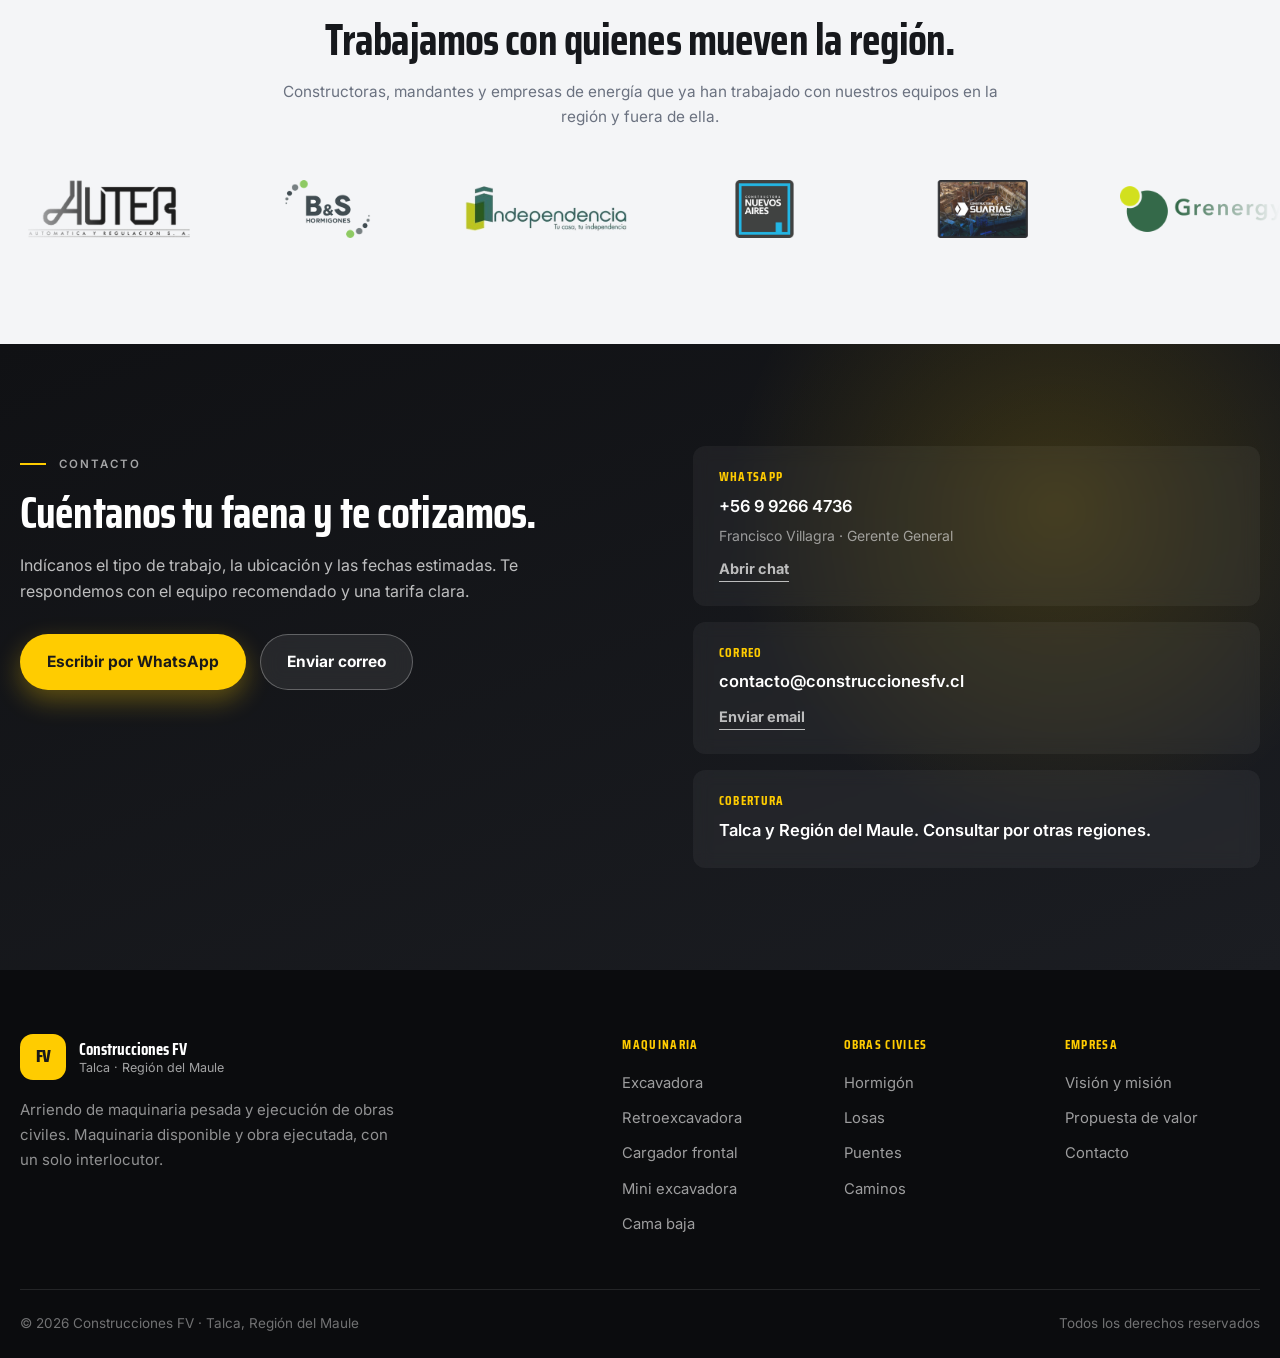
==== commit 55299e01: "Actualizar flota de equipos" ====
--- a/index.html
+++ b/index.html
@@ -325,8 +325,25 @@
             <p>Excavación profunda, carguío y movimiento de tierra en volumen. El caballo de batalla para caminos y fundaciones.</p>
           </article>
 
-          <article class="fleet-card" data-reveal>
-            <div class="fleet-icon"><svg viewBox="0 0 24 24" aria-hidden="true"><path d="M2 19h20" /><circle cx="7" cy="16" r="3" /><circle cx="17" cy="16" r="3" /><path d="M4 13V9h6l2 4" /><path d="M12 10l4-4 3 3-3 3" /></svg></div>
+          <article class="fleet-card fleet-card--foto" data-reveal>
+            <div class="fleet-fotos fleet-fotos--1">
+              <div class="fleet-foto">
+                <picture>
+                  <source
+                    type="image/webp"
+                    sizes="(max-width: 900px) 100vw, 25vw"
+                    srcset="assets/img/equipos/procesados/retroexcavadora-1-sm.webp 640w, assets/img/equipos/procesados/retroexcavadora-1-md.webp 1000w"
+                  />
+                  <img
+                    src="assets/img/equipos/procesados/retroexcavadora-1-sm.jpg"
+                    sizes="(max-width: 900px) 100vw, 25vw"
+                    srcset="assets/img/equipos/procesados/retroexcavadora-1-sm.jpg 640w, assets/img/equipos/procesados/retroexcavadora-1-md.jpg 1000w"
+                    alt="Retroexcavadora"
+                    width="640" height="480" loading="lazy" decoding="async"
+                  />
+                </picture>
+              </div>
+            </div>
             <h3>Retroexcavadora</h3>
             <p>Versátil y ágil en espacios acotados. Excava por detrás y carga por delante, ideal para zanjas, matrices y trabajos urbanos.</p>
           </article>
@@ -337,14 +354,64 @@
             <p>Carguío de áridos, acopio y despeje. Alto rendimiento cuando hay que mover material rápido y de forma continua.</p>
           </article>
 
-          <article class="fleet-card" data-reveal>
-            <div class="fleet-icon"><svg viewBox="0 0 24 24" aria-hidden="true"><path d="M3 19h18" /><path d="M5 19v-3h6v3" /><path d="M8 16v-4h3l2 3" /><path d="M13 15l3-4" /><path d="M16 11l2 1-1 3" /></svg></div>
+          <article class="fleet-card fleet-card--foto" data-reveal>
+            <div class="fleet-fotos fleet-fotos--1">
+              <div class="fleet-foto">
+                <picture>
+                  <source
+                    type="image/webp"
+                    sizes="(max-width: 900px) 100vw, 25vw"
+                    srcset="assets/img/equipos/procesados/mini-excavadora-1-sm.webp 640w, assets/img/equipos/procesados/mini-excavadora-1-md.webp 1000w"
+                  />
+                  <img
+                    src="assets/img/equipos/procesados/mini-excavadora-1-sm.jpg"
+                    sizes="(max-width: 900px) 100vw, 25vw"
+                    srcset="assets/img/equipos/procesados/mini-excavadora-1-sm.jpg 640w, assets/img/equipos/procesados/mini-excavadora-1-md.jpg 1000w"
+                    alt="Mini excavadora"
+                    width="640" height="480" loading="lazy" decoding="async"
+                  />
+                </picture>
+              </div>
+            </div>
             <h3>Mini excavadora</h3>
             <p>Para faenas con acceso restringido, patios interiores y trabajos donde una máquina grande simplemente no entra.</p>
           </article>
 
-          <article class="fleet-card fleet-card--wide" data-reveal>
-            <div class="fleet-icon"><svg viewBox="0 0 24 24" aria-hidden="true"><path d="M2 17h20" /><circle cx="6" cy="17" r="2" /><circle cx="12" cy="17" r="2" /><circle cx="19" cy="17" r="2" /><path d="M2 15v-3h5V7h5v8" /><path d="M12 13h10v2" /></svg></div>
+          <article class="fleet-card fleet-card--wide fleet-card--foto" data-reveal>
+            <div class="fleet-fotos fleet-fotos--2">
+              <div class="fleet-foto">
+                <picture>
+                  <source
+                    type="image/webp"
+                    sizes="(max-width: 900px) 100vw, 28vw"
+                    srcset="assets/img/equipos/procesados/cama-baja-1-sm.webp 640w, assets/img/equipos/procesados/cama-baja-1-md.webp 1000w"
+                  />
+                  <img
+                    src="assets/img/equipos/procesados/cama-baja-1-sm.jpg"
+                    sizes="(max-width: 900px) 100vw, 28vw"
+                    srcset="assets/img/equipos/procesados/cama-baja-1-sm.jpg 640w, assets/img/equipos/procesados/cama-baja-1-md.jpg 1000w"
+                    alt="Cama baja (camión Scania)"
+                    width="640" height="480" loading="lazy" decoding="async"
+                  />
+                </picture>
+              </div>
+              <div class="fleet-foto">
+                <picture>
+                  <source
+                    type="image/webp"
+                    sizes="(max-width: 900px) 100vw, 28vw"
+                    srcset="assets/img/equipos/procesados/cama-baja-2-sm.webp 640w, assets/img/equipos/procesados/cama-baja-2-md.webp 1000w"
+                  />
+                  <img
+                    src="assets/img/equipos/procesados/cama-baja-2-sm.jpg"
+                    sizes="(max-width: 900px) 100vw, 28vw"
+                    srcset="assets/img/equipos/procesados/cama-baja-2-sm.jpg 640w, assets/img/equipos/procesados/cama-baja-2-md.jpg 1000w"
+                    alt="Cama baja (camión Scania), otra vista"
+                    width="640" height="480" loading="lazy" decoding="async"
+                  />
+                </picture>
+              </div>
+            </div>
             <div class="fleet-wide-body">
               <h3>Cama baja (camión Scania)</h3>
               <p>El traslado deja de ser tu problema. Funciona de dos formas: arriendas una máquina nuestra y nosotros la llevamos y la retiramos de tu faena, o arriendas solo la cama baja para mover tus propios equipos donde los necesites.</p>
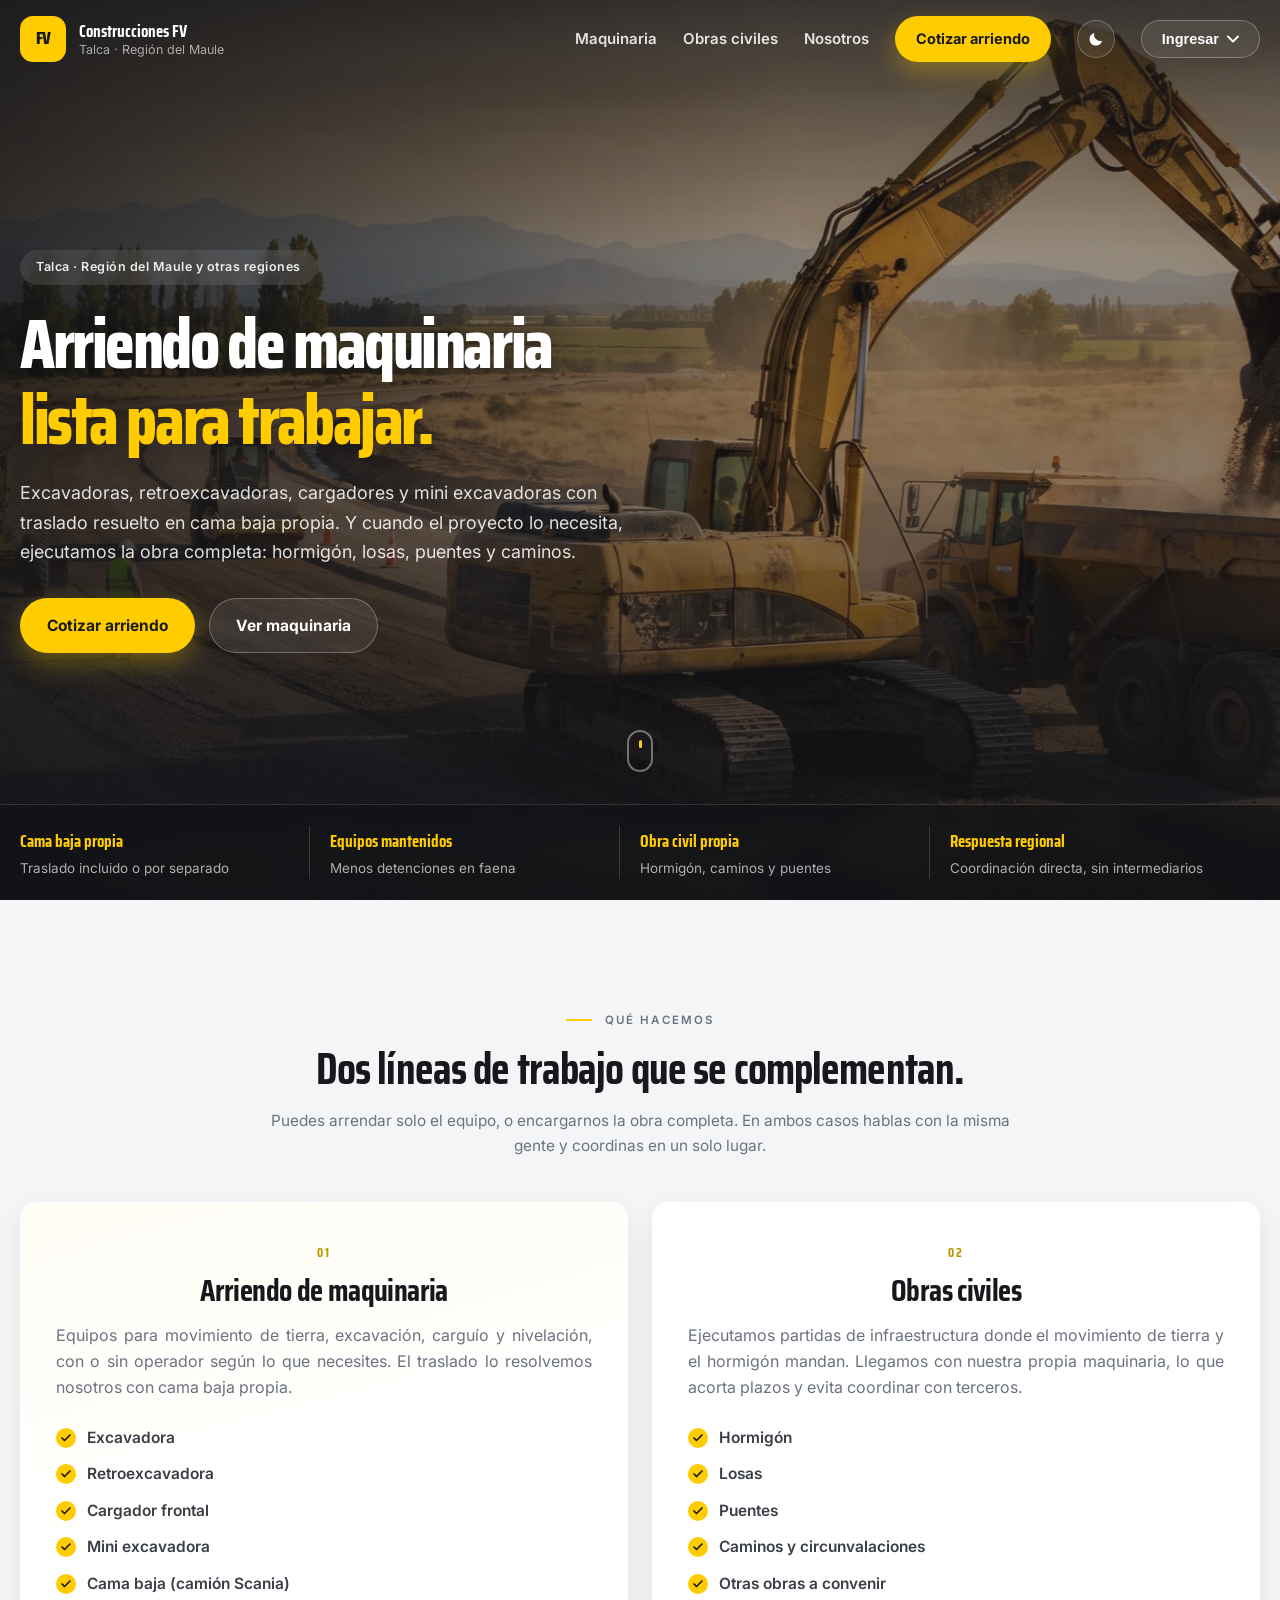
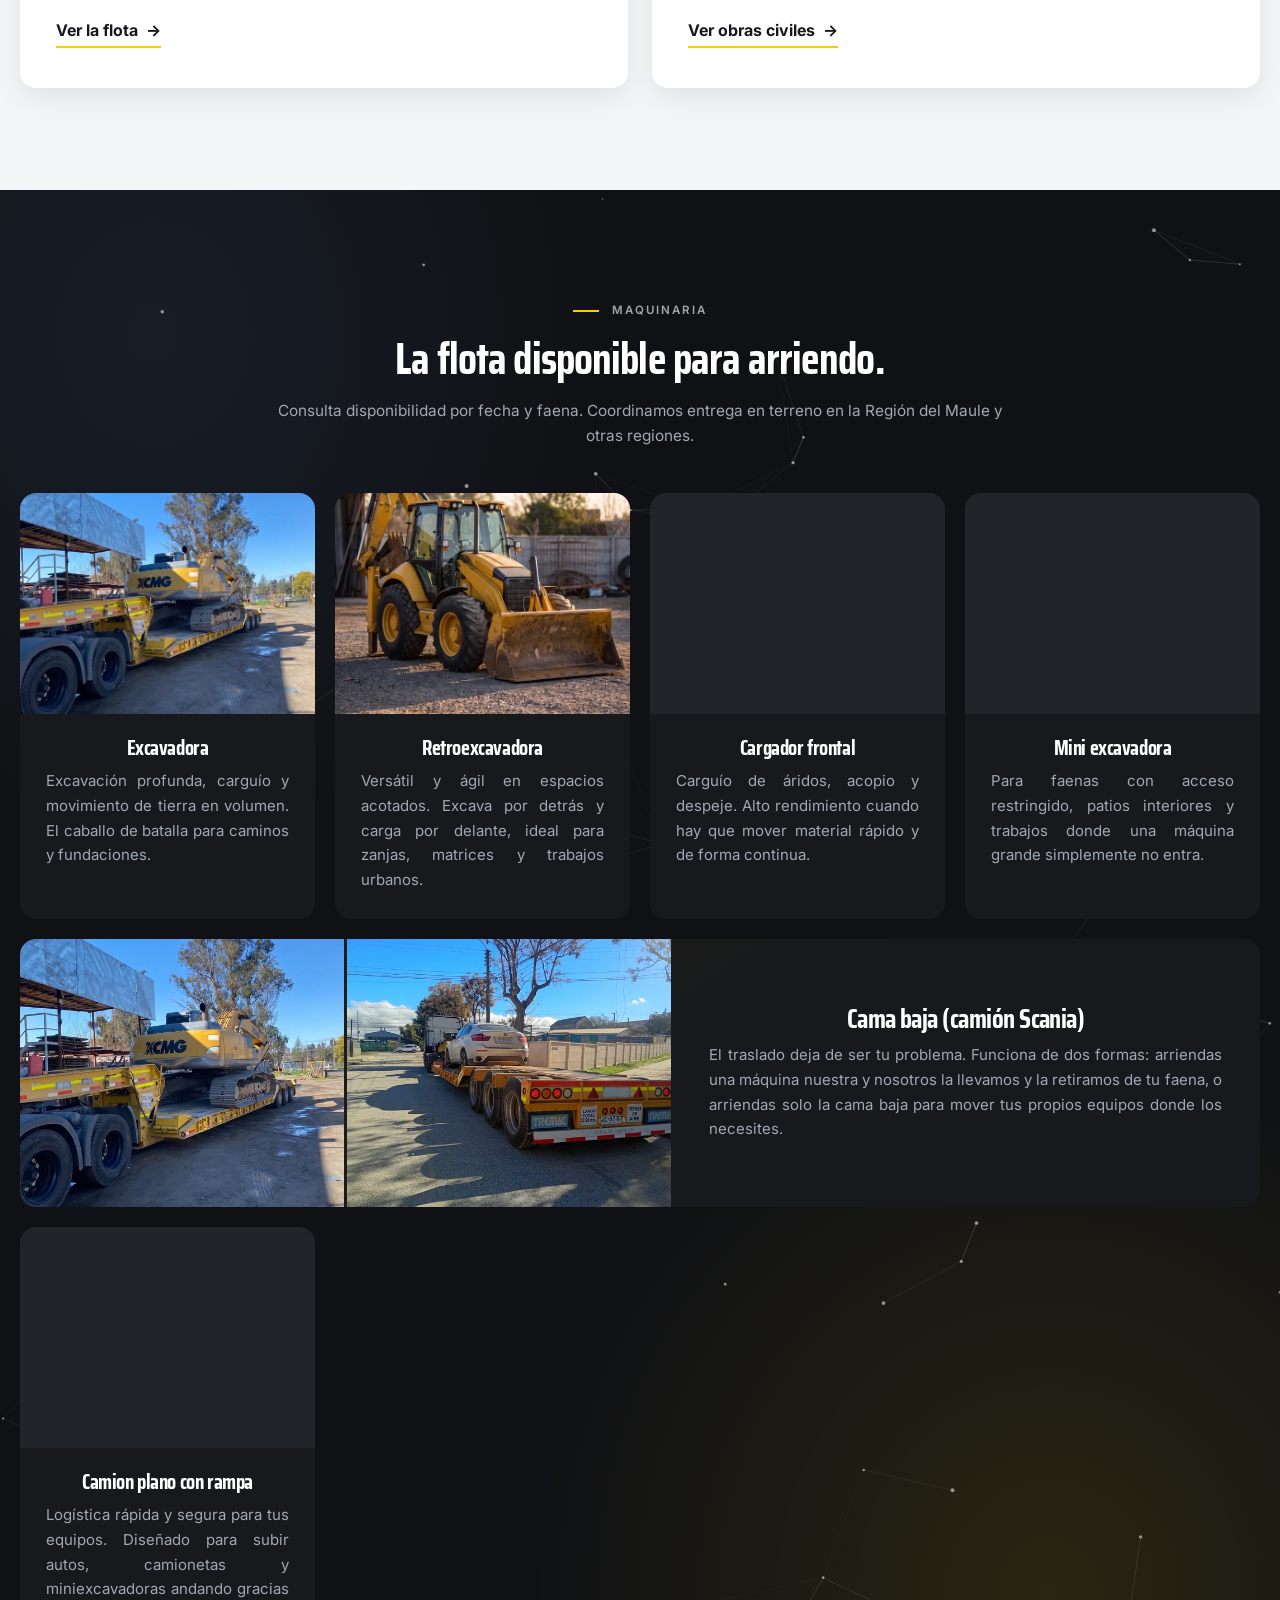
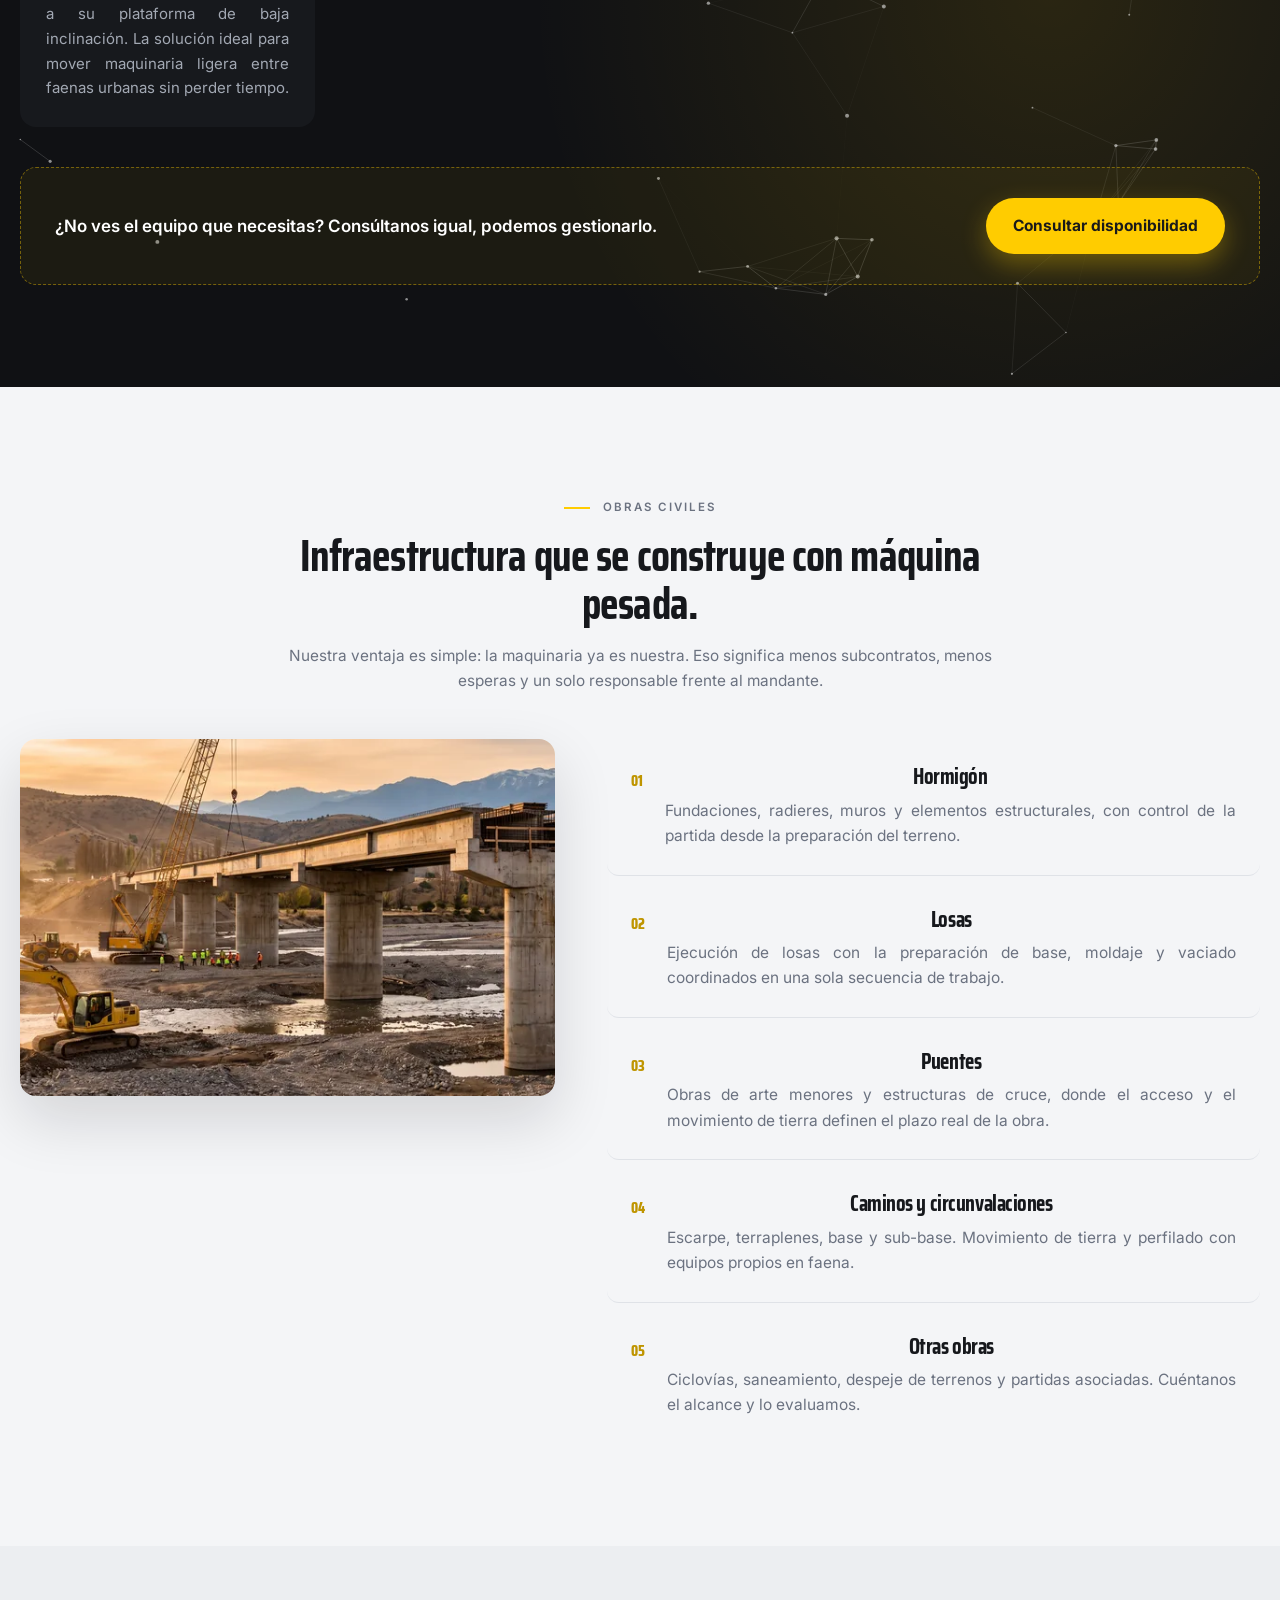
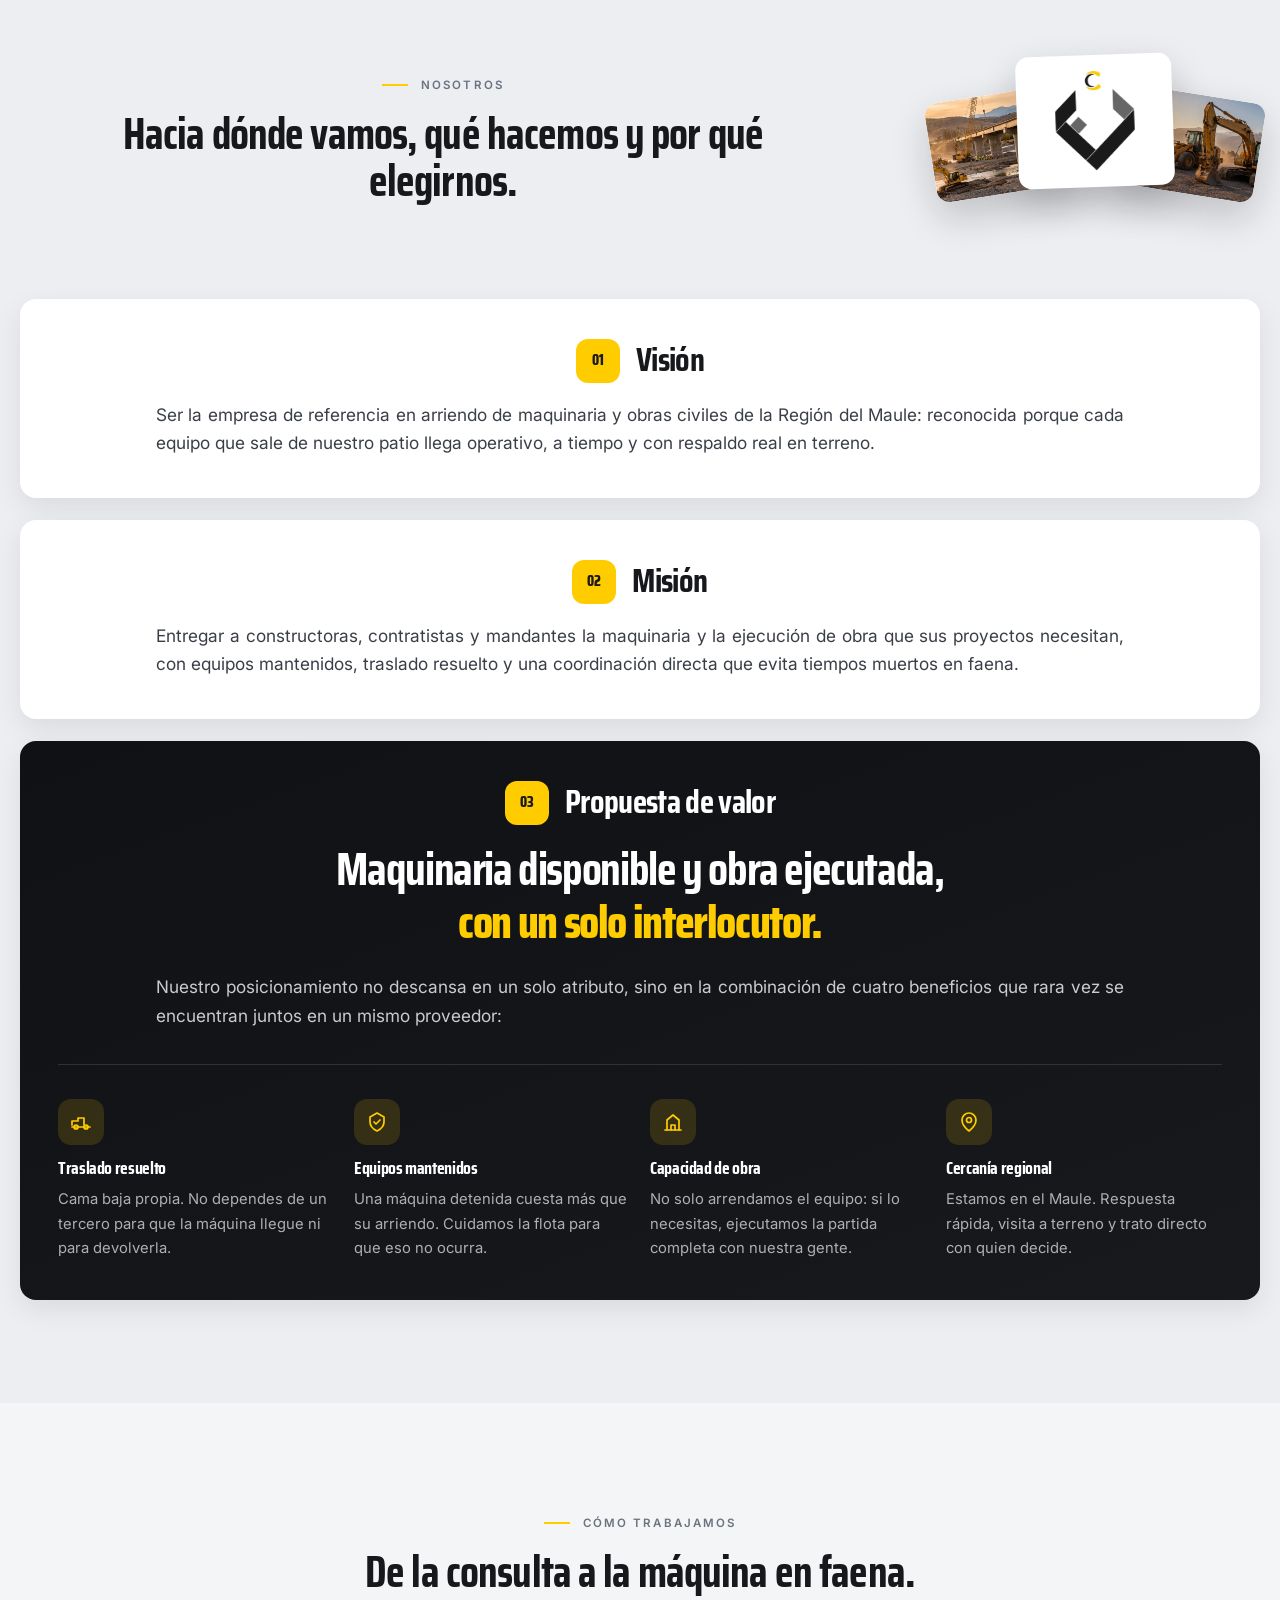
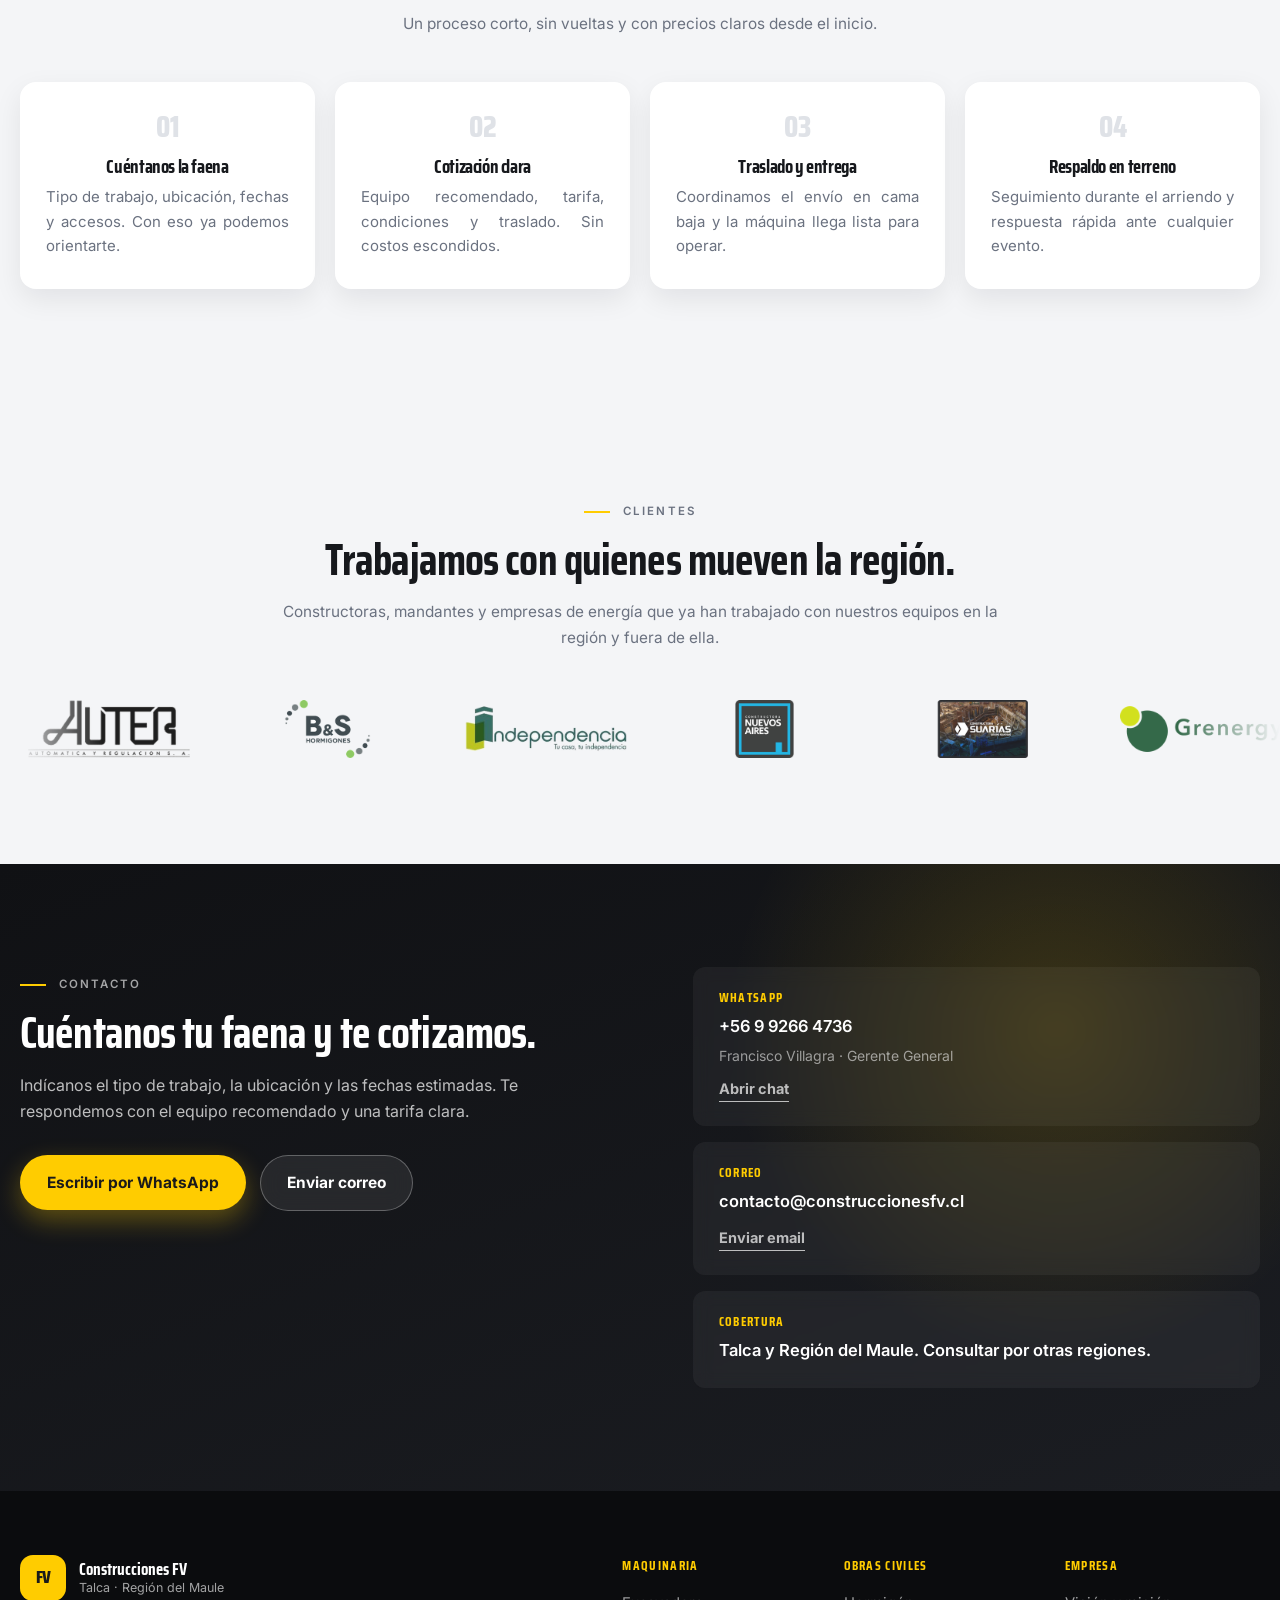
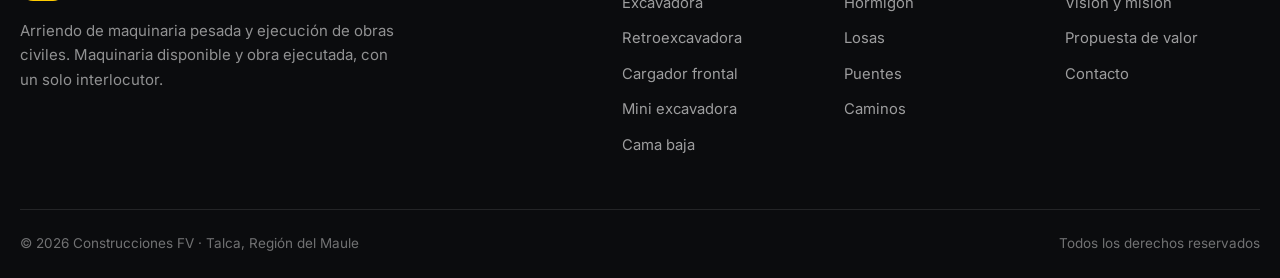
==== commit 16510ee3: "Actualizar flota de equipos" ====
--- a/index.html
+++ b/index.html
@@ -348,8 +348,25 @@
             <p>Versátil y ágil en espacios acotados. Excava por detrás y carga por delante, ideal para zanjas, matrices y trabajos urbanos.</p>
           </article>
 
-          <article class="fleet-card" data-reveal>
-            <div class="fleet-icon"><svg viewBox="0 0 24 24" aria-hidden="true"><path d="M2 19h20" /><circle cx="8" cy="16" r="2.5" /><circle cx="17" cy="16" r="2.5" /><path d="M6 13V9h6v4" /><path d="M12 11l-6 -1" /><path d="M2 15l4-3" /></svg></div>
+          <article class="fleet-card fleet-card--foto" data-reveal>
+            <div class="fleet-fotos fleet-fotos--1">
+              <div class="fleet-foto">
+                <picture>
+                  <source
+                    type="image/webp"
+                    sizes="(max-width: 900px) 100vw, 25vw"
+                    srcset="assets/img/equipos/procesados/cargador-frontal-1-sm.webp 640w, assets/img/equipos/procesados/cargador-frontal-1-md.webp 1000w"
+                  />
+                  <img
+                    src="assets/img/equipos/procesados/cargador-frontal-1-sm.jpg"
+                    sizes="(max-width: 900px) 100vw, 25vw"
+                    srcset="assets/img/equipos/procesados/cargador-frontal-1-sm.jpg 640w, assets/img/equipos/procesados/cargador-frontal-1-md.jpg 1000w"
+                    alt="Cargador frontal"
+                    width="640" height="480" loading="lazy" decoding="async"
+                  />
+                </picture>
+              </div>
+            </div>
             <h3>Cargador frontal</h3>
             <p>Carguío de áridos, acopio y despeje. Alto rendimiento cuando hay que mover material rápido y de forma continua.</p>
           </article>
@@ -416,6 +433,29 @@
               <h3>Cama baja (camión Scania)</h3>
               <p>El traslado deja de ser tu problema. Funciona de dos formas: arriendas una máquina nuestra y nosotros la llevamos y la retiramos de tu faena, o arriendas solo la cama baja para mover tus propios equipos donde los necesites.</p>
             </div>
+          </article>
+
+          <article class="fleet-card fleet-card--foto" data-reveal>
+            <div class="fleet-fotos fleet-fotos--1">
+              <div class="fleet-foto">
+                <picture>
+                  <source
+                    type="image/webp"
+                    sizes="(max-width: 900px) 100vw, 25vw"
+                    srcset="assets/img/equipos/procesados/camion-plano-con-rampa-1-sm.webp 640w, assets/img/equipos/procesados/camion-plano-con-rampa-1-md.webp 1000w"
+                  />
+                  <img
+                    src="assets/img/equipos/procesados/camion-plano-con-rampa-1-sm.jpg"
+                    sizes="(max-width: 900px) 100vw, 25vw"
+                    srcset="assets/img/equipos/procesados/camion-plano-con-rampa-1-sm.jpg 640w, assets/img/equipos/procesados/camion-plano-con-rampa-1-md.jpg 1000w"
+                    alt="Camion plano con rampa"
+                    width="640" height="480" loading="lazy" decoding="async"
+                  />
+                </picture>
+              </div>
+            </div>
+            <h3>Camion plano con rampa</h3>
+            <p>Logística rápida y segura para tus equipos. Diseñado para subir autos, camionetas y miniexcavadoras andando gracias a su plataforma de baja inclinación. La solución ideal para mover maquinaria ligera entre faenas urbanas sin perder tiempo.</p>
           </article>
           <!-- EQUIPOS:FIN -->
           </div>
